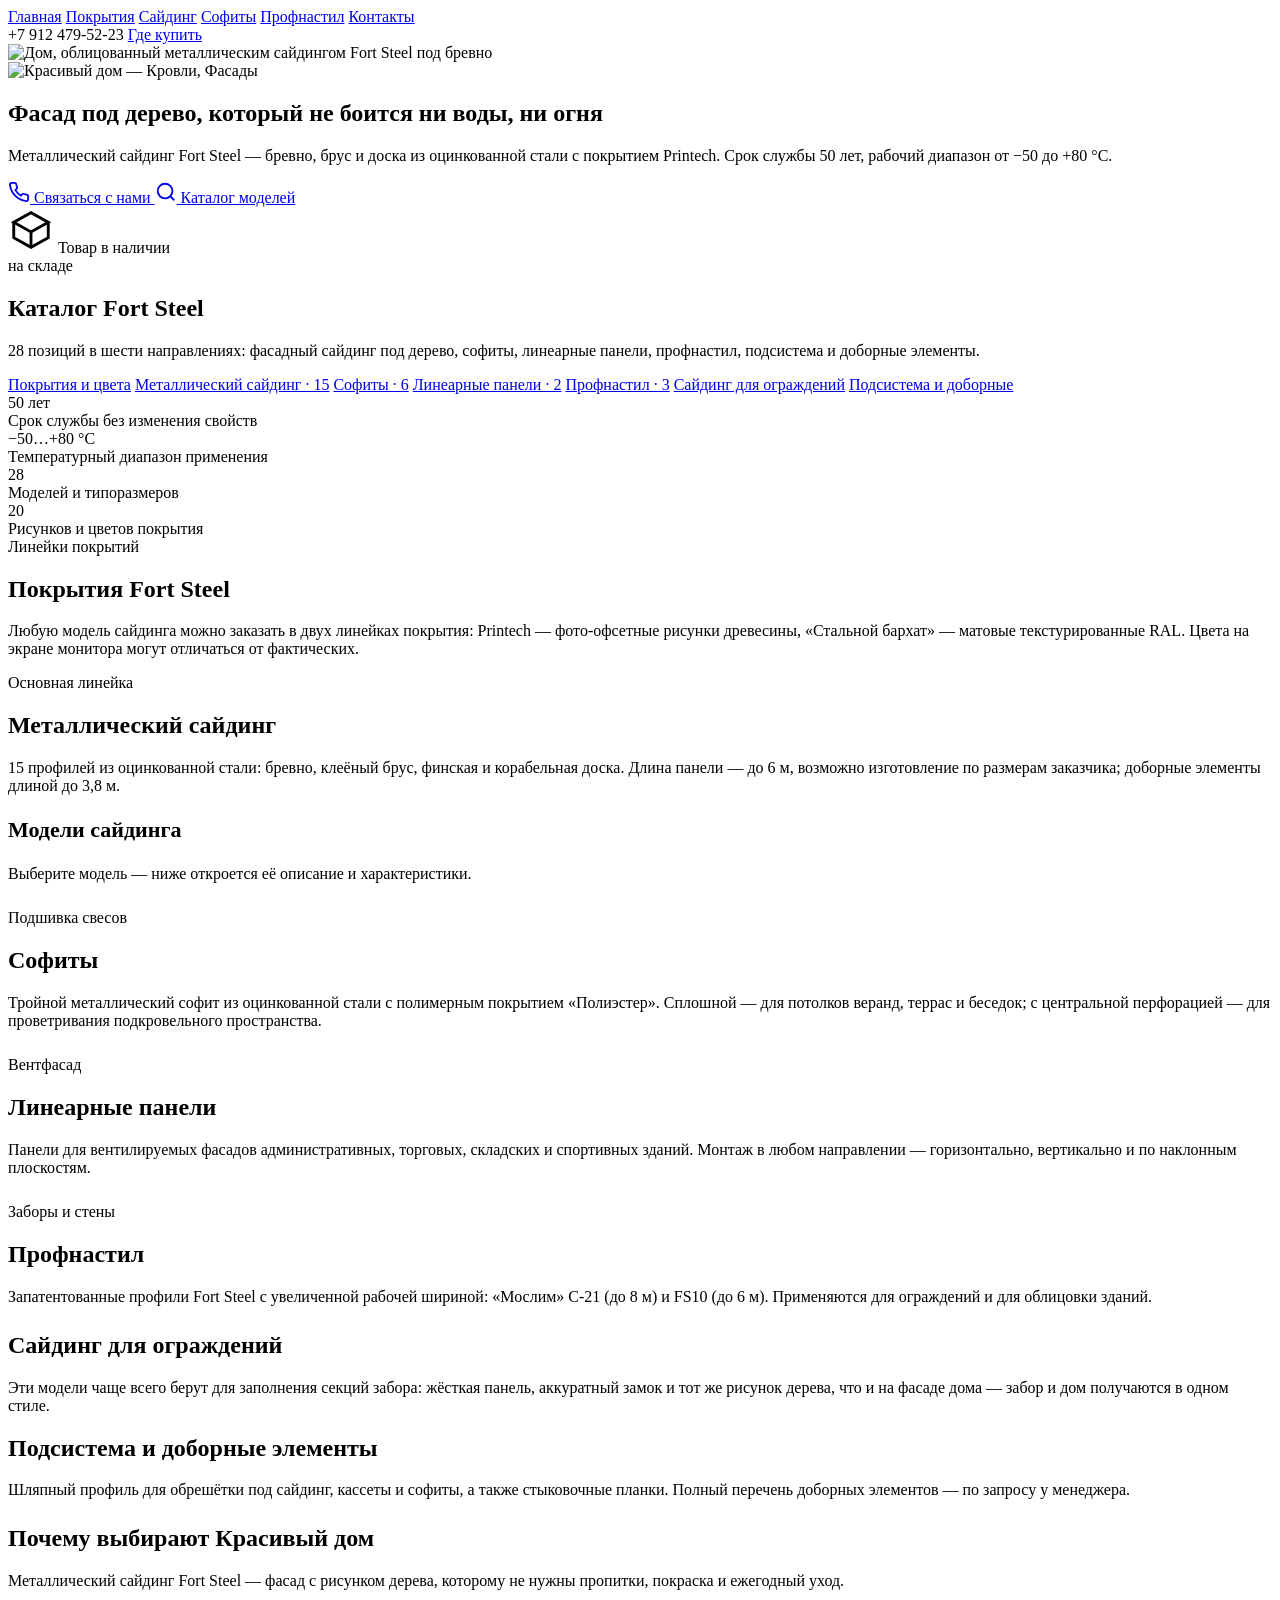
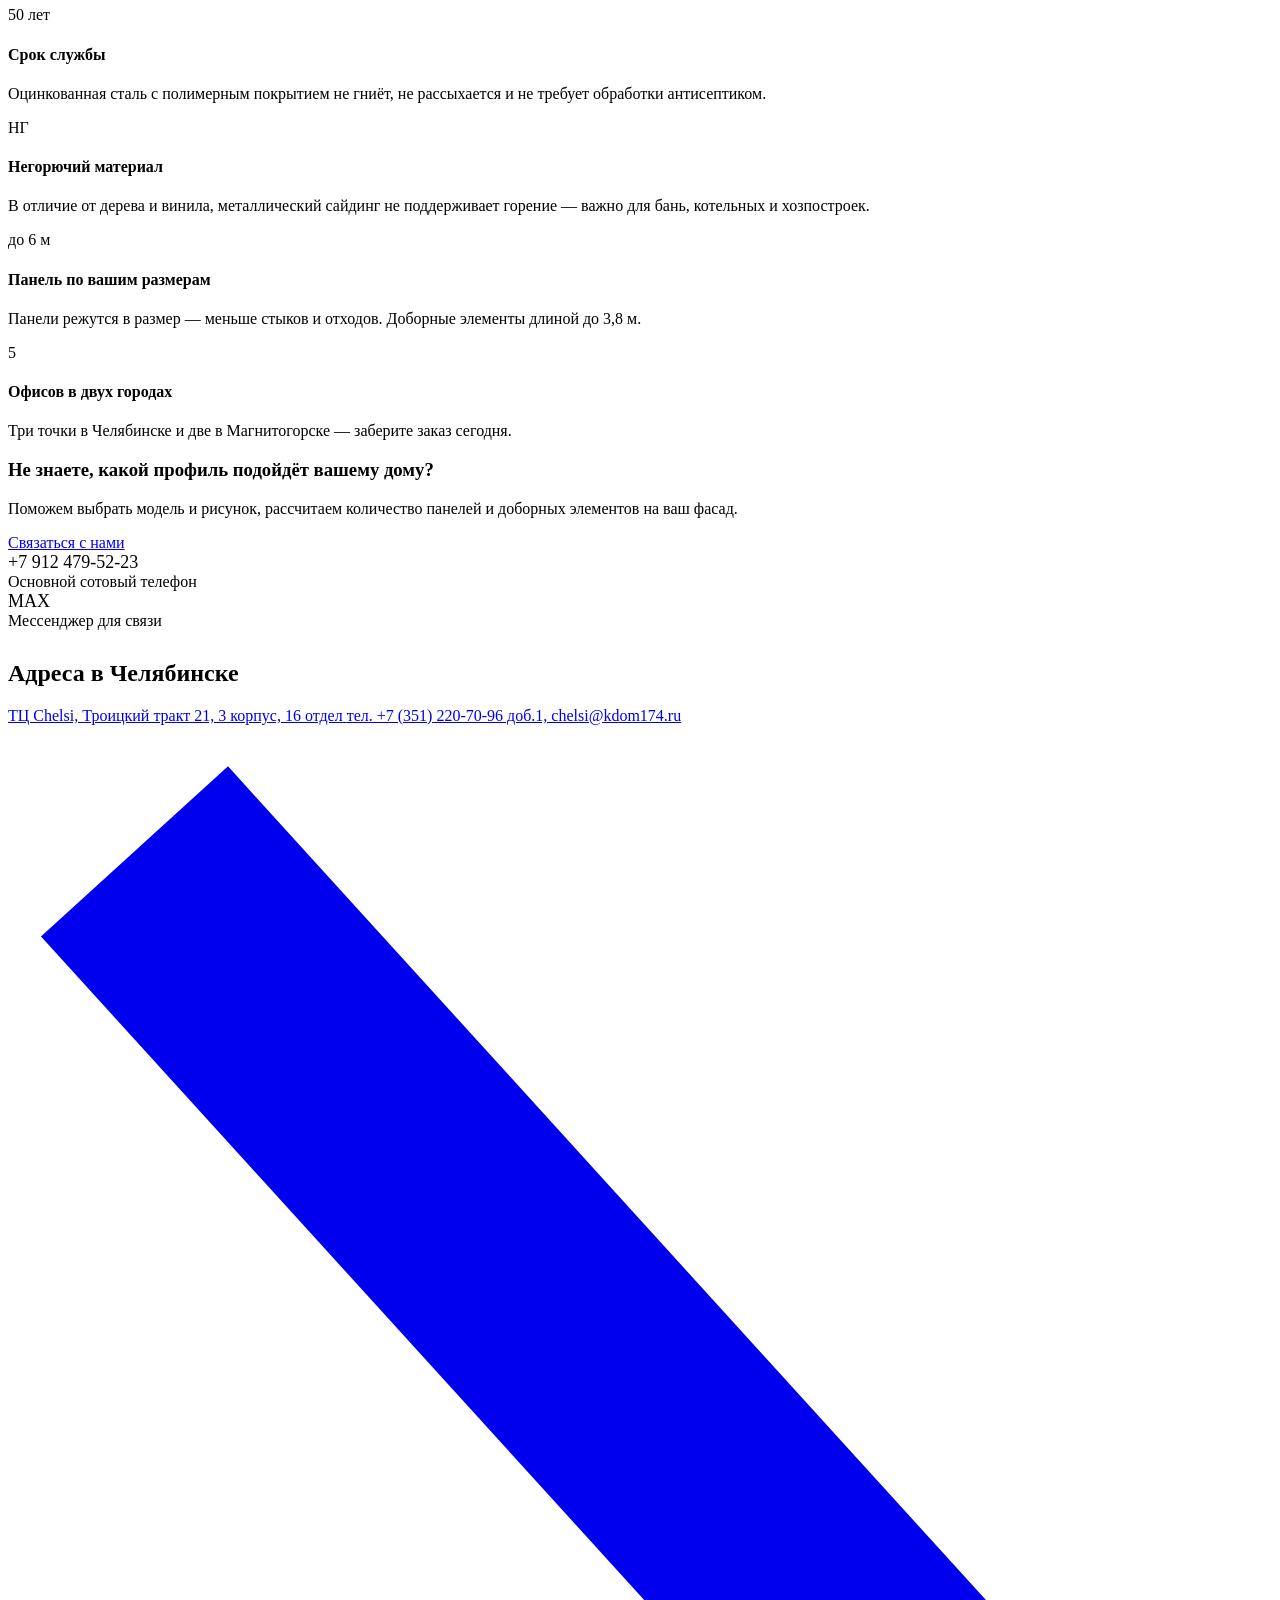
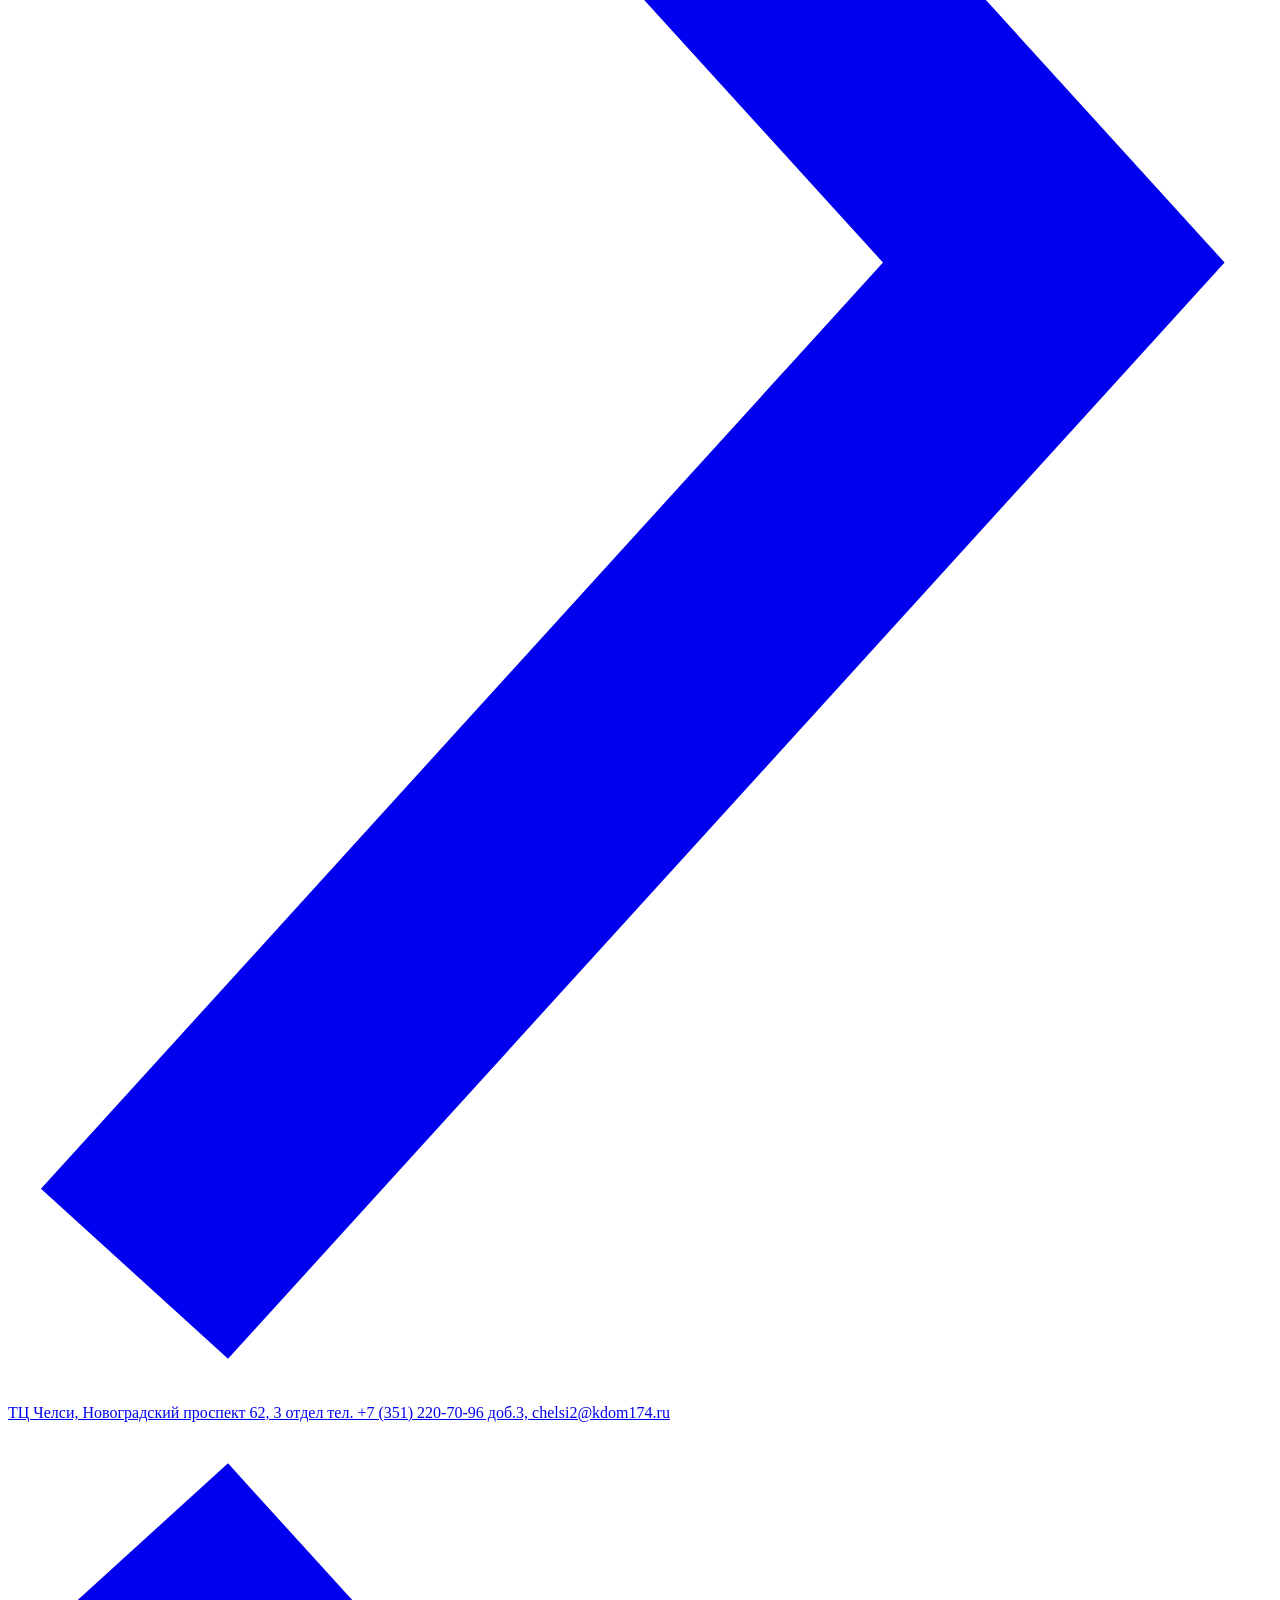
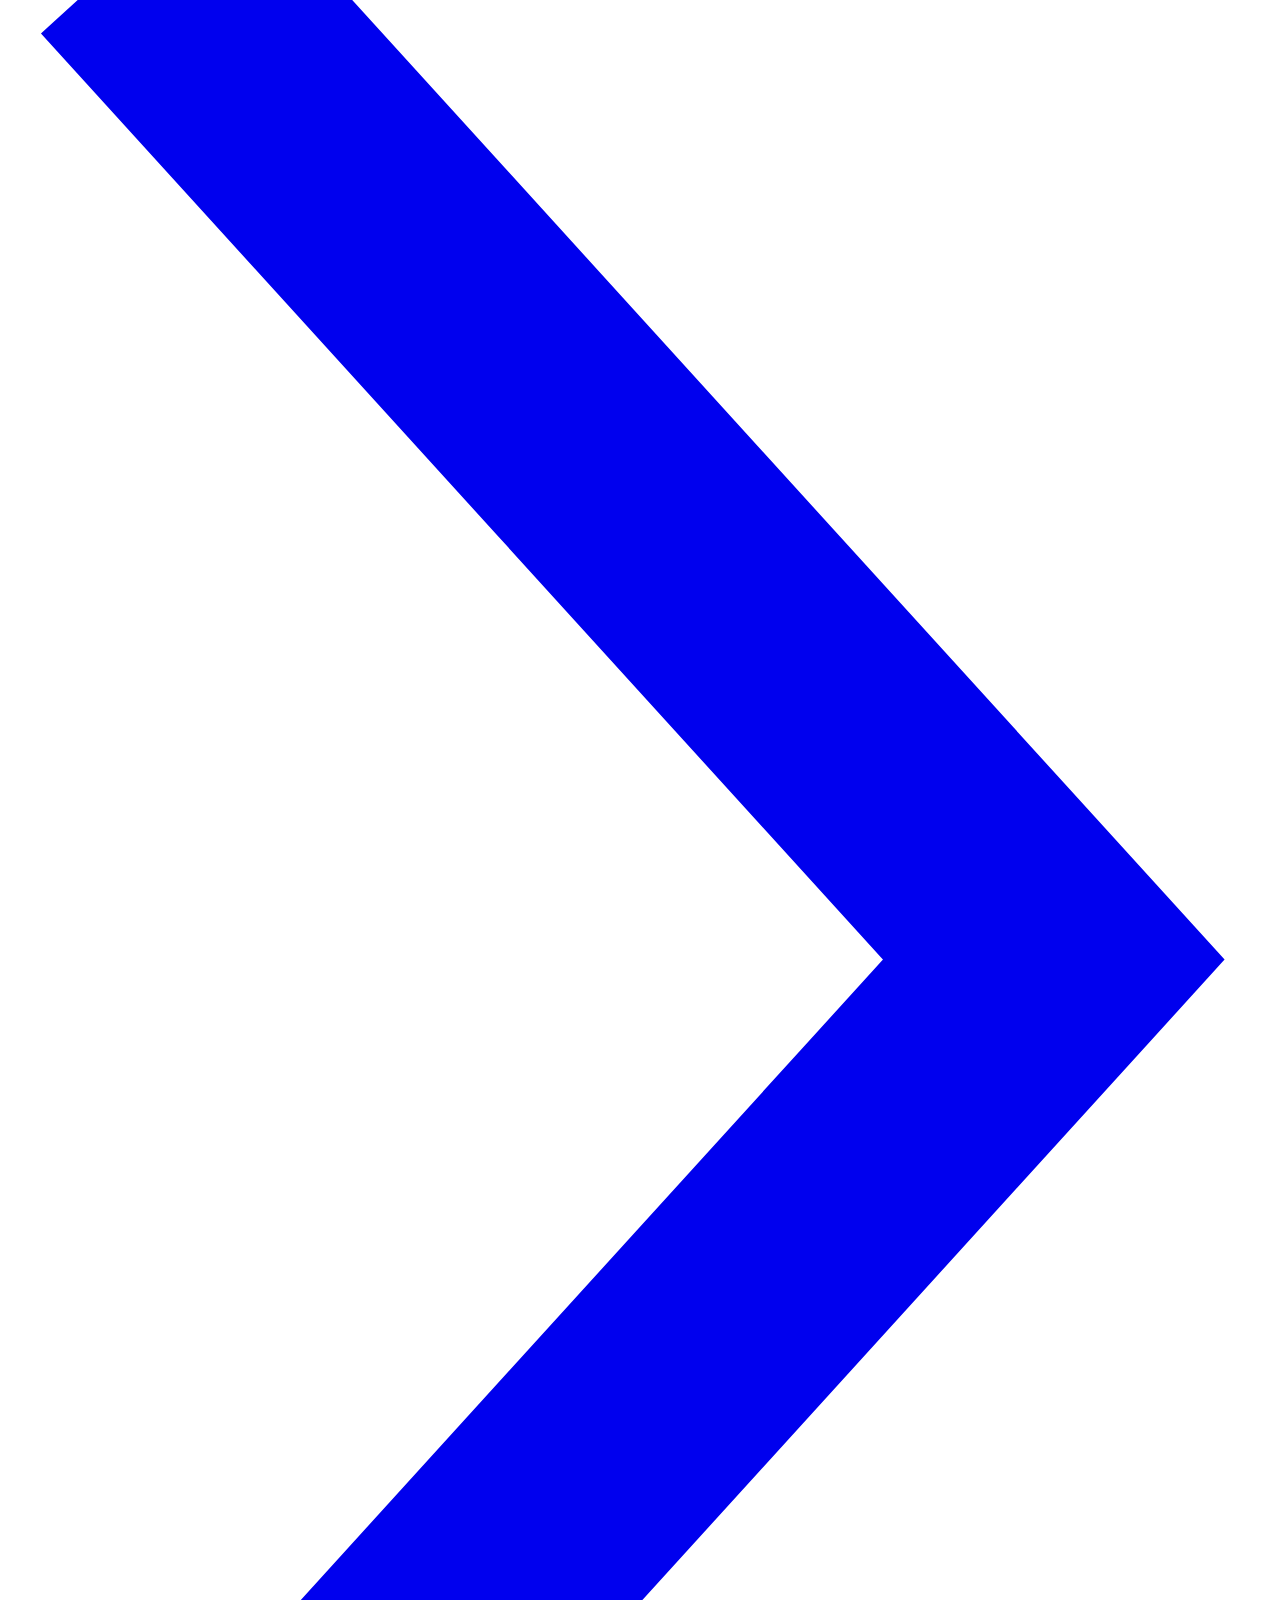
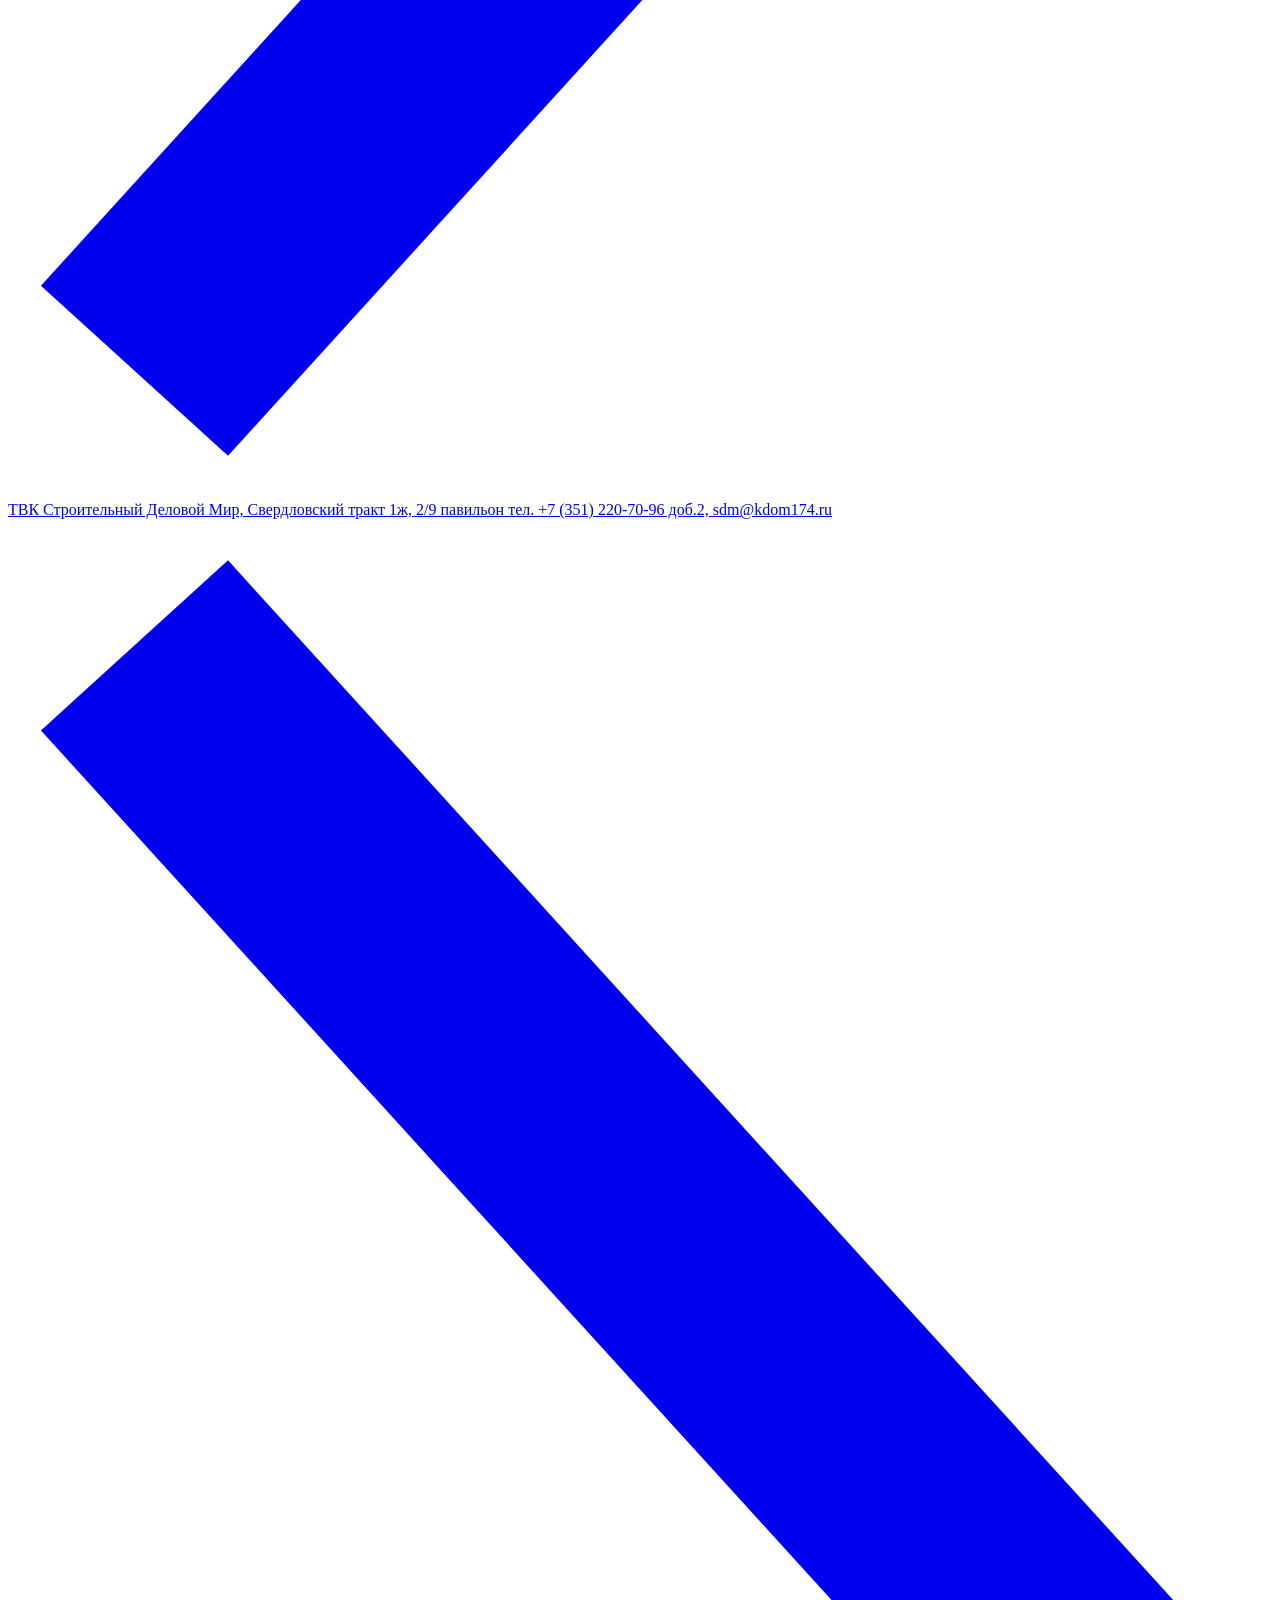
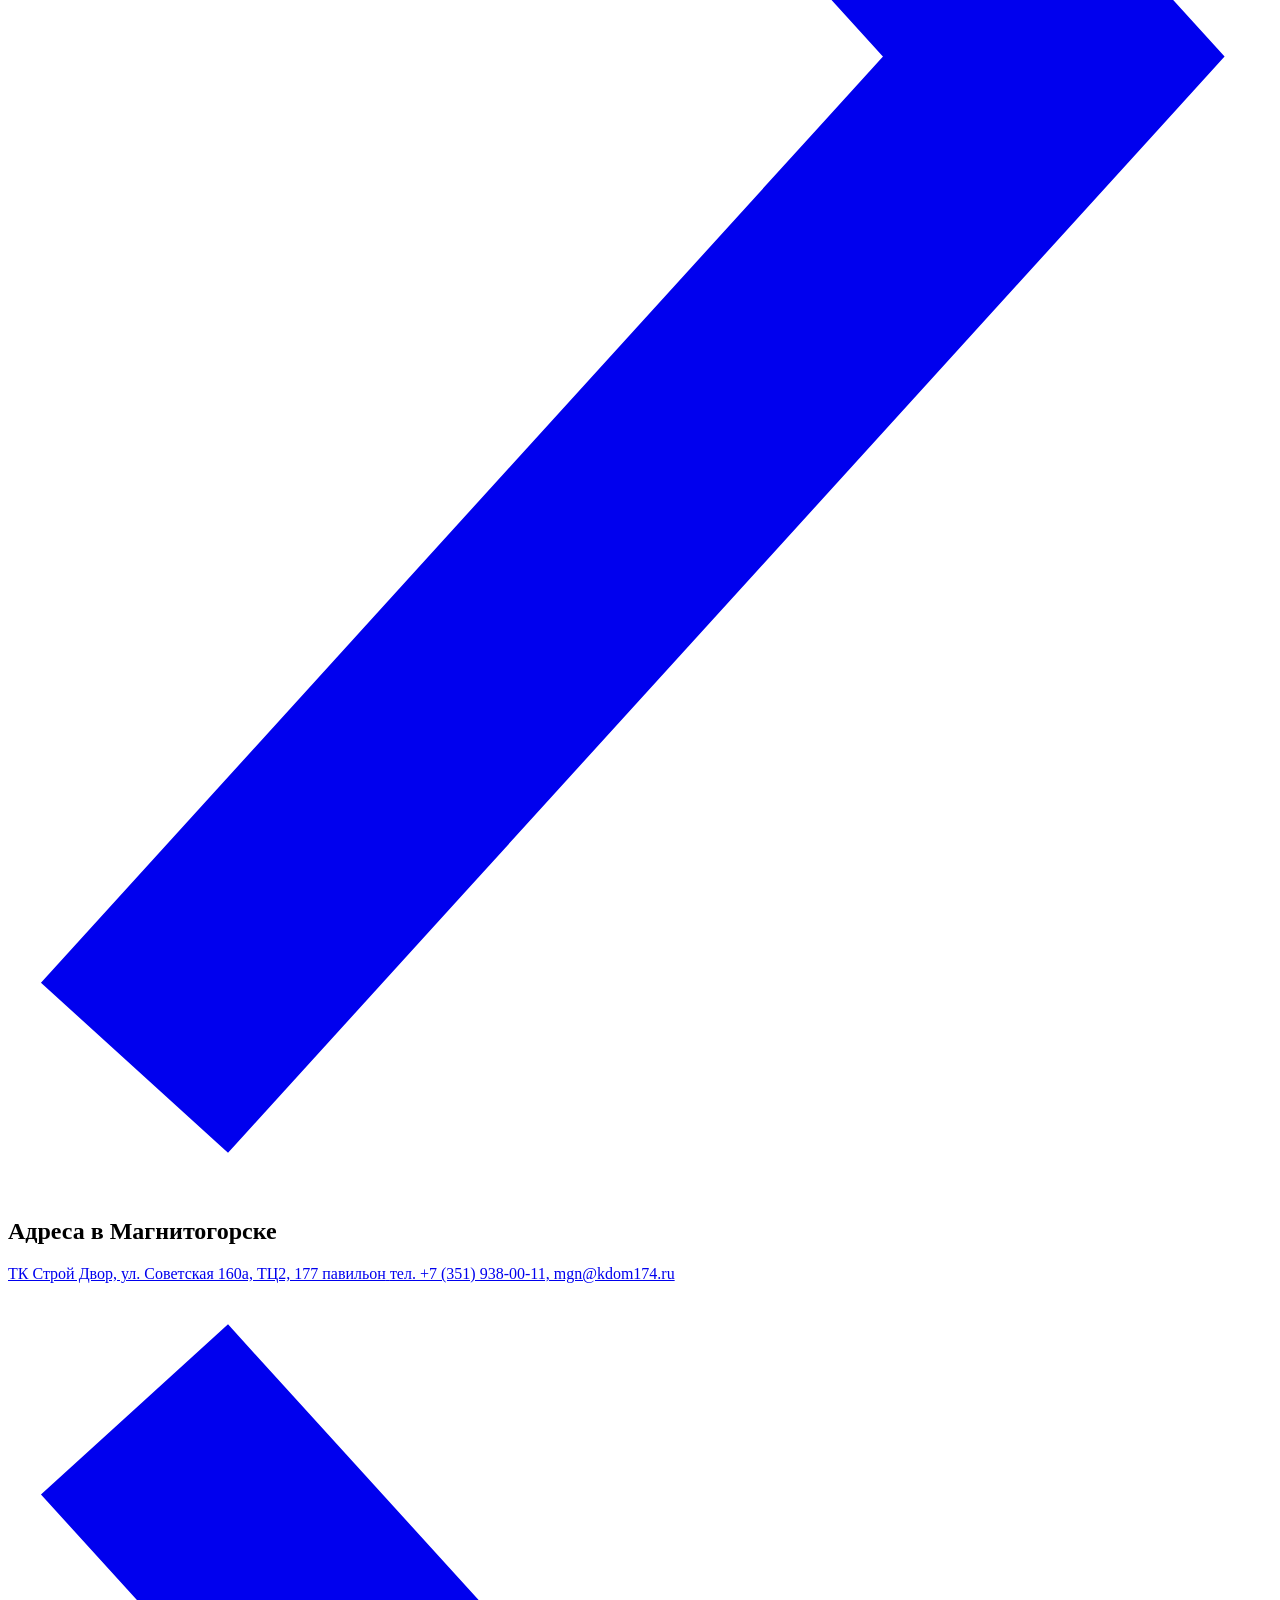
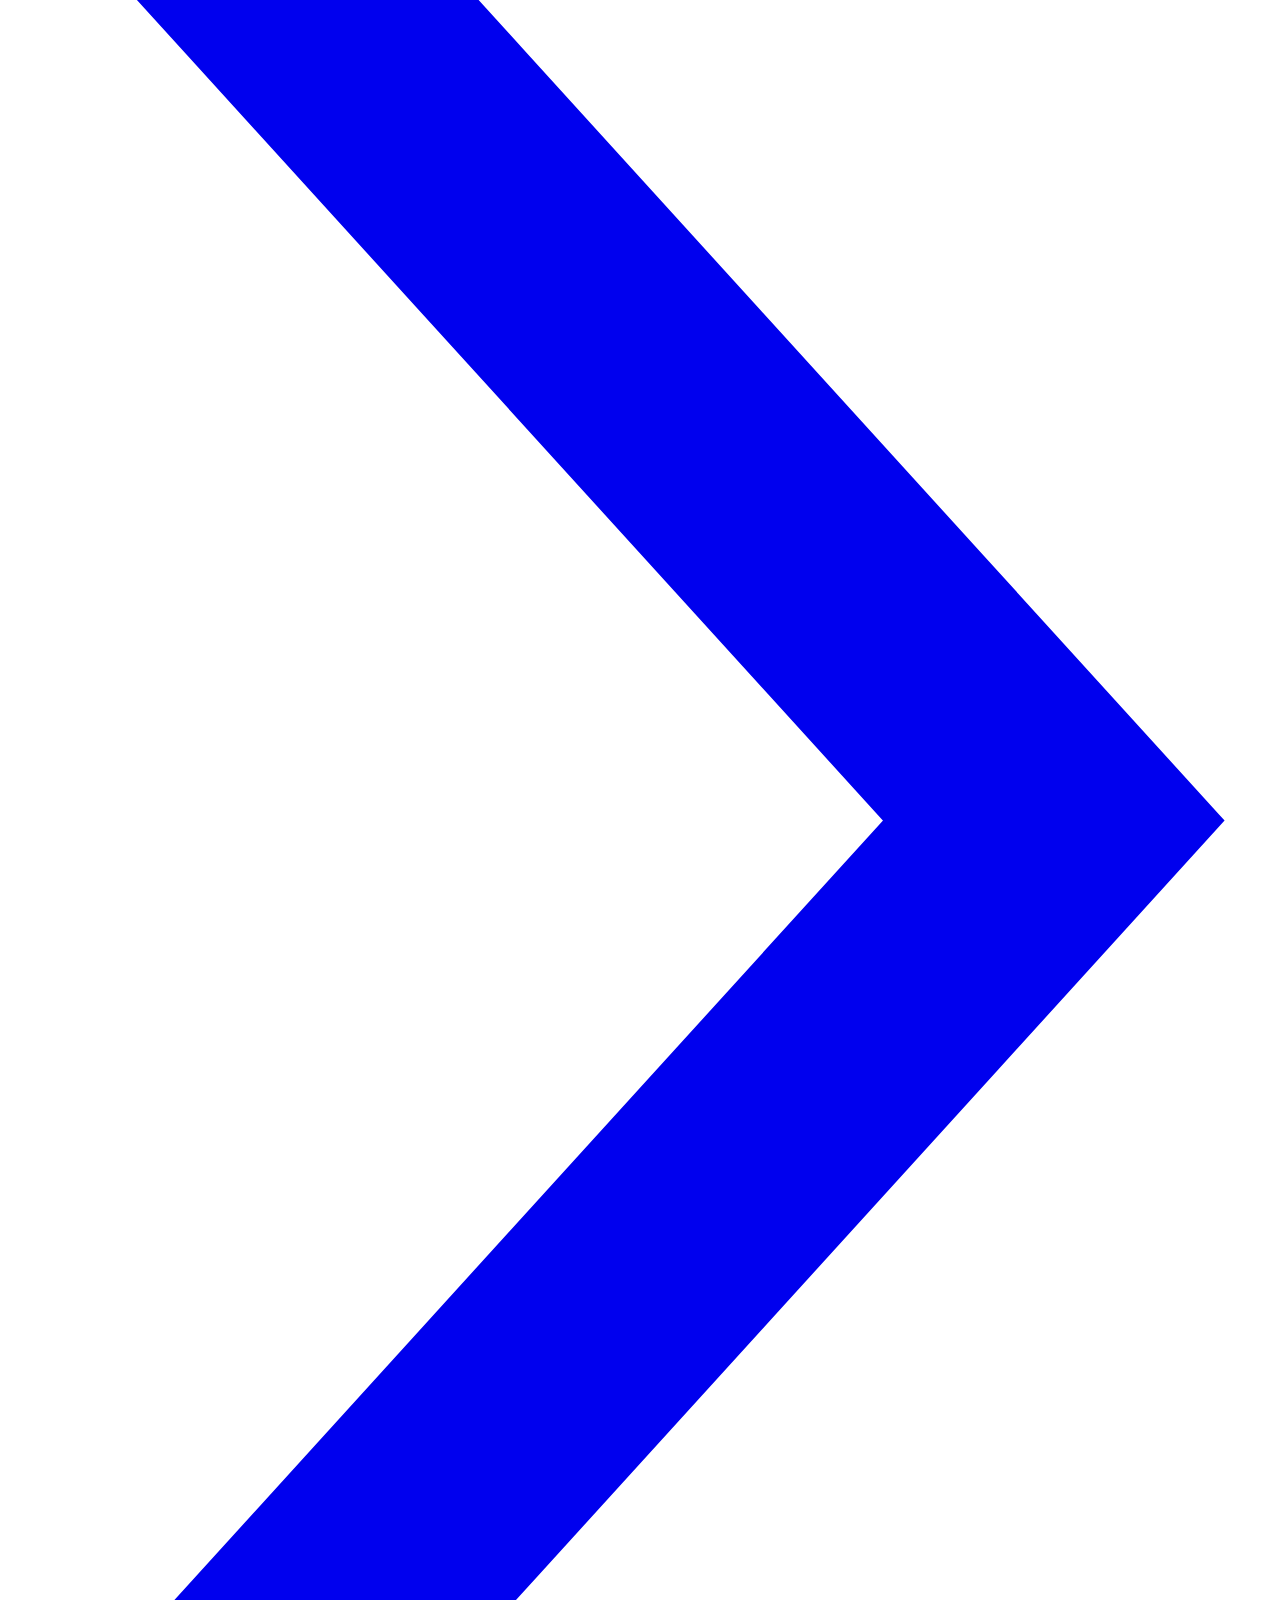
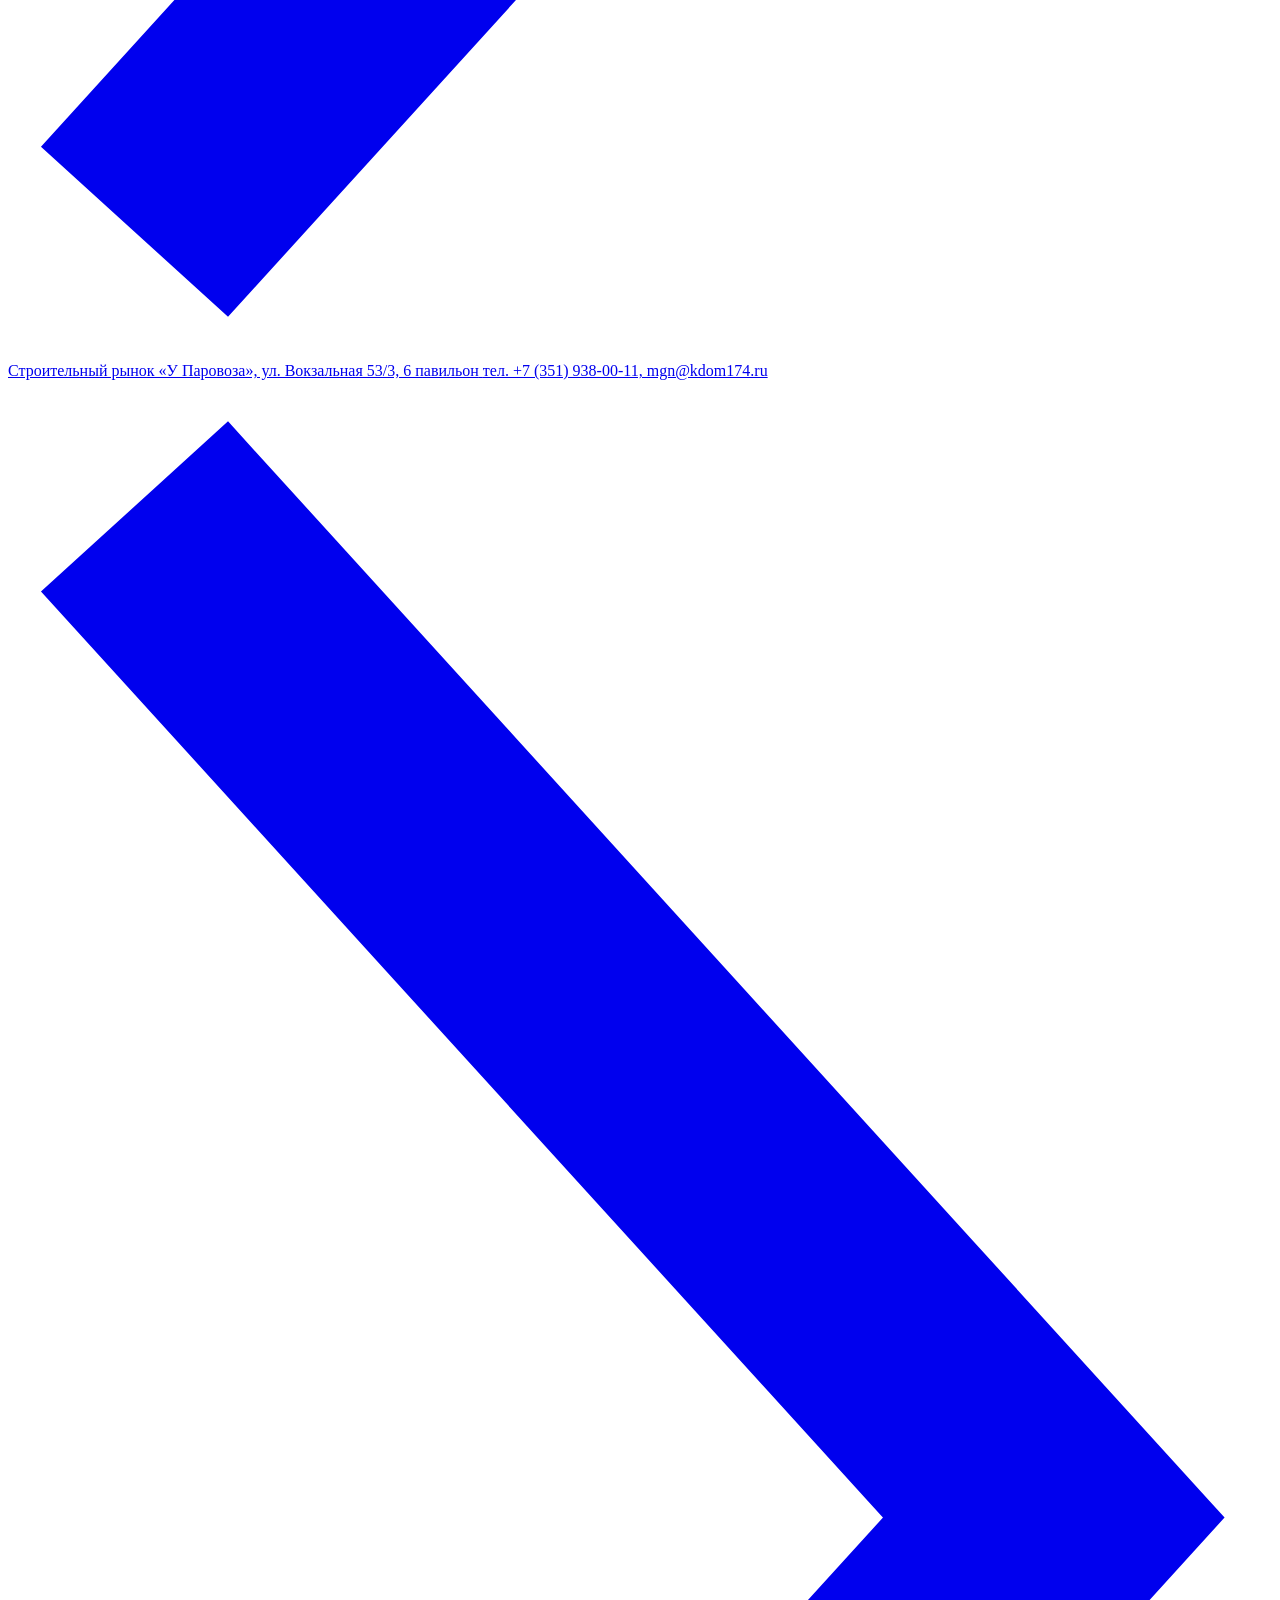
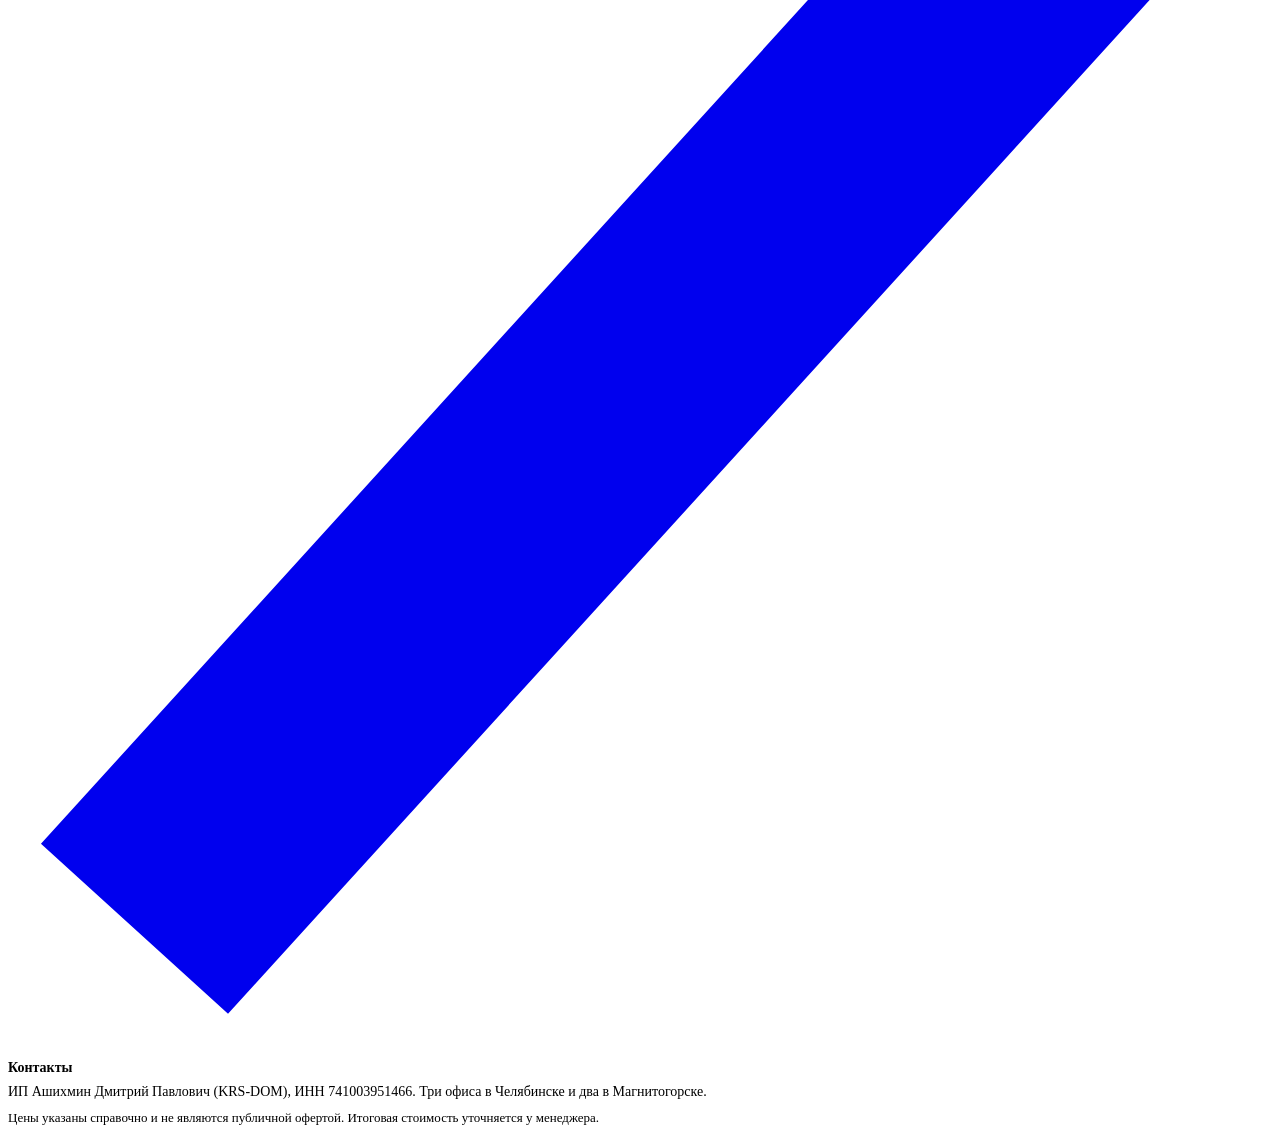
==== index.html @ ebfbd490 "Add files via upload" ====
<!doctype html>
<html lang="ru">
<head>
<meta charset="UTF-8">
<meta name="viewport" content="width=device-width, initial-scale=1">
<title>Металлический сайдинг Fort Steel — купить в Челябинске и Магнитогорске | KRS-DOM</title>
<meta name="description" content="Металлический сайдинг Fort Steel в Челябинске и Магнитогорске: 15 моделей сайдинга, софиты, линеарные панели, профнастил «Мослим» и FS10. Покрытия Printech и «Стальной бархат» — 20 цветов и рисунков. Характеристики, цены, адреса офисов.">
<link rel="preconnect" href="https://fonts.googleapis.com">
<link href="https://fonts.googleapis.com/css2?family=Noto+Sans:wght@400;500;700;800&subset=cyrillic&display=swap" rel="stylesheet">
<link rel="stylesheet" href="assets/style.css?v=1">
</head>
<body>

<header class="site-header">
  <div class="container header-inner">
    <nav class="main-nav">
      <a href="#top">Главная</a>
      <a href="#coatings">Покрытия</a>
      <a href="#siding">Сайдинг</a>
      <a href="#soffit">Софиты</a>
      <a href="#profile">Профнастил</a>
      <a href="#contacts">Контакты</a>
    </nav>
    <div class="header-contacts">
      <span class="header-phone">+7 912 479-52-23</span>
      <a href="#contacts" class="btn">Где купить</a>
    </div>
  </div>
</header>

<section class="hero-v2" id="top">
  <img class="hero-v2-bg" src="assets/images/hero/hero-house.jpg" alt="Дом, облицованный металлическим сайдингом Fort Steel под бревно">
  <div class="hero-v2-logo">
    <img src="assets/images/logo-krasiviydom-white.png" alt="Красивый дом — Кровли, Фасады">
  </div>
  <div class="container hero-v2-inner">
    <div class="hero-v2-text">
      <h1>Фасад под дерево, <span class="accent">который не боится ни воды, ни огня</span></h1>
      <div class="hero-v2-rule"></div>
      <p>Металлический сайдинг Fort Steel — бревно, брус и доска из оцинкованной стали с покрытием Printech. Срок службы 50 лет, рабочий диапазон от −50 до +80 °C.</p>
    </div>

    <div class="hero-v2-bottom">
      <div class="hero-v2-actions">
        <a href="#contacts" class="btn">
          <svg width="22" height="22" viewBox="0 0 24 24" fill="none" stroke="currentColor" stroke-width="2"><path d="M22 16.92v3a2 2 0 0 1-2.18 2 19.79 19.79 0 0 1-8.63-3.07 19.5 19.5 0 0 1-6-6 19.79 19.79 0 0 1-3.07-8.67A2 2 0 0 1 4.11 2h3a2 2 0 0 1 2 1.72c.127.96.362 1.903.7 2.81a2 2 0 0 1-.45 2.11L8.09 9.91a16 16 0 0 0 6 6l1.27-1.27a2 2 0 0 1 2.11-.45c.907.338 1.85.573 2.81.7A2 2 0 0 1 22 16.92Z"/></svg>
          Связаться с нами
        </a>
        <a href="#siding" class="btn-outline">
          <svg width="22" height="22" viewBox="0 0 24 24" fill="none" stroke="currentColor" stroke-width="2"><circle cx="11" cy="11" r="8"/><path d="m21 21-4.35-4.35"/></svg>
          Каталог моделей
        </a>
      </div>
      <div class="hero-v2-stock">
        <svg width="46" height="46" viewBox="0 0 24 24" fill="none" stroke="currentColor" stroke-width="1.5"><path d="M21 8 12 3 3 8l9 5 9-5Z"/><path d="M3 8v8l9 5 9-5V8"/><path d="M12 13v8"/></svg>
        <span>Товар в наличии<br>на складе</span>
      </div>
    </div>
  </div>
</section>

<section>
  <div class="container">
    <h2 class="section-title">Каталог Fort Steel</h2>
    <p class="section-sub">28 позиций в шести направлениях: фасадный сайдинг под дерево, софиты, линеарные панели, профнастил, подсистема и доборные элементы.</p>

    <div class="quick-nav">
      <a href="#coatings">Покрытия и цвета</a>
      <a href="#siding">Металлический сайдинг · 15</a>
      <a href="#soffit">Софиты · 6</a>
      <a href="#linear">Линеарные панели · 2</a>
      <a href="#profile">Профнастил · 3</a>
      <a href="#fence">Сайдинг для ограждений</a>
      <a href="#extra">Подсистема и доборные</a>
    </div>

    <div class="spec-grid" style="margin-top:0">
      <div class="spec-item"><div class="val">50 лет</div><div class="lbl">Срок службы без изменения свойств</div></div>
      <div class="spec-item"><div class="val">−50…+80 °C</div><div class="lbl">Температурный диапазон применения</div></div>
      <div class="spec-item"><div class="val">28</div><div class="lbl">Моделей и типоразмеров</div></div>
      <div class="spec-item"><div class="val">20</div><div class="lbl">Рисунков и цветов покрытия</div></div>
    </div>
  </div>
</section>

<section class="alt" id="coatings">
  <div class="container">
    <div><span class="tag">Линейки покрытий</span></div>
    <h2 class="section-title">Покрытия Fort Steel</h2>
    <p class="section-sub">Любую модель сайдинга можно заказать в двух линейках покрытия: Printech — фото-офсетные рисунки древесины, «Стальной бархат» — матовые текстурированные RAL. Цвета на экране монитора могут отличаться от фактических.</p>
    <div id="coatings-blocks"></div>
  </div>
</section>

<section id="siding">
  <div class="container">
    <div><span class="tag">Основная линейка</span></div>
    <h2 class="section-title">Металлический сайдинг</h2>
    <p class="section-sub">15 профилей из оцинкованной стали: бревно, клеёный брус, финская и корабельная доска. Длина панели — до 6 м, возможно изготовление по размерам заказчика; доборные элементы длиной до 3,8 м.</p>

    <h3 class="section-title" style="font-size:22px">Модели сайдинга</h3>
    <p class="section-sub" style="margin-bottom:14px">Выберите модель — ниже откроется её описание и характеристики.</p>
    <div class="series-grid" id="siding-grid" style="margin-bottom:26px"></div>

    <div id="siding-blocks"></div>
  </div>
</section>

<section class="alt" id="soffit">
  <div class="container">
    <div><span class="tag">Подшивка свесов</span></div>
    <h2 class="section-title">Софиты</h2>
    <p class="section-sub">Тройной металлический софит из оцинкованной стали с полимерным покрытием «Полиэстер». Сплошной — для потолков веранд, террас и беседок; с центральной перфорацией — для проветривания подкровельного пространства.</p>

    <div class="series-grid" id="soffit-grid" style="margin-bottom:26px"></div>
    <div id="soffit-blocks"></div>
  </div>
</section>

<section id="linear">
  <div class="container">
    <div><span class="tag">Вентфасад</span></div>
    <h2 class="section-title">Линеарные панели</h2>
    <p class="section-sub">Панели для вентилируемых фасадов административных, торговых, складских и спортивных зданий. Монтаж в любом направлении — горизонтально, вертикально и по наклонным плоскостям.</p>

    <div class="series-grid" id="linear-grid" style="margin-bottom:26px"></div>
    <div id="linear-blocks"></div>
  </div>
</section>

<section class="alt" id="profile">
  <div class="container">
    <div><span class="tag">Заборы и стены</span></div>
    <h2 class="section-title">Профнастил</h2>
    <p class="section-sub">Запатентованные профили Fort Steel с увеличенной рабочей шириной: «Мослим» С-21 (до 8 м) и FS10 (до 6 м). Применяются для ограждений и для облицовки зданий.</p>

    <div class="series-grid" id="profile-grid" style="margin-bottom:26px"></div>
    <div id="profile-blocks"></div>
  </div>
</section>

<section id="fence">
  <div class="container">
    <h2 class="section-title">Сайдинг для ограждений</h2>
    <p class="section-sub">Эти модели чаще всего берут для заполнения секций забора: жёсткая панель, аккуратный замок и тот же рисунок дерева, что и на фасаде дома — забор и дом получаются в одном стиле.</p>
    <div class="series-grid" id="fence-grid"></div>
  </div>
</section>

<section class="alt" id="extra">
  <div class="container">
    <h2 class="section-title">Подсистема и доборные элементы</h2>
    <p class="section-sub">Шляпный профиль для обрешётки под сайдинг, кассеты и софиты, а также стыковочные планки. Полный перечень доборных элементов — по запросу у менеджера.</p>

    <div class="series-grid" id="extra-grid" style="margin-bottom:26px"></div>
    <div id="extra-blocks"></div>
  </div>
</section>

<section>
  <div class="container">
    <h2 class="section-title">Почему выбирают Красивый дом</h2>
    <p class="section-sub">Металлический сайдинг Fort Steel — фасад с рисунком дерева, которому не нужны пропитки, покраска и ежегодный уход.</p>
    <div class="advantages">
      <div class="advantage">
        <div class="num">50 лет</div>
        <h4>Срок службы</h4>
        <p>Оцинкованная сталь с полимерным покрытием не гниёт, не рассыхается и не требует обработки антисептиком.</p>
      </div>
      <div class="advantage">
        <div class="num">НГ</div>
        <h4>Негорючий материал</h4>
        <p>В отличие от дерева и винила, металлический сайдинг не поддерживает горение — важно для бань, котельных и хозпостроек.</p>
      </div>
      <div class="advantage">
        <div class="num">до 6 м</div>
        <h4>Панель по вашим размерам</h4>
        <p>Панели режутся в размер — меньше стыков и отходов. Доборные элементы длиной до 3,8 м.</p>
      </div>
      <div class="advantage">
        <div class="num">5</div>
        <h4>Офисов в двух городах</h4>
        <p>Три точки в Челябинске и две в Магнитогорске — заберите заказ сегодня.</p>
      </div>
    </div>
  </div>
</section>

<section>
  <div class="container">
    <div class="cta-band">
      <div>
        <h3>Не знаете, какой профиль подойдёт вашему дому?</h3>
        <p>Поможем выбрать модель и рисунок, рассчитаем количество панелей и доборных элементов на ваш фасад.</p>
      </div>
      <a href="#contacts" class="btn">Связаться с нами</a>
    </div>
  </div>
</section>

<section class="addr-section" id="contacts">
  <div class="container">
    <div class="spec-grid" style="grid-template-columns: repeat(auto-fit, minmax(240px,1fr)); margin-bottom:30px">
      <div class="spec-item">
        <div class="val" style="font-size:18px">+7 912 479-52-23</div>
        <div class="lbl">Основной сотовый телефон</div>
      </div>
      <div class="spec-item">
        <div class="val" style="font-size:18px">MAX</div>
        <div class="lbl">Мессенджер для связи</div>
      </div>
    </div>

    <h2 class="addr-heading">Адреса в Челябинске</h2>
    <div class="addr-list">
      <a class="addr-btn" href="https://yandex.ru/maps/-/CPV6jSyN" target="_blank" rel="noopener">
        <span class="addr-btn-text">
          <span class="addr-btn-title">ТЦ Chelsi, Троицкий тракт 21, 3 корпус, 16 отдел</span>
          <span class="addr-btn-descr">тел. +7 (351) 220-70-96 доб.1, chelsi@kdom174.ru</span>
        </span>
        <span class="addr-btn-arrow"><svg viewBox="0 0 10 18" fill="none" xmlns="http://www.w3.org/2000/svg"><path d="M1.00071 1L8.27344 9L1.00071 17" stroke="currentColor" stroke-width="2"/></svg></span>
      </a>
      <a class="addr-btn" href="https://yandex.ru/maps/-/CPV6jDYJ" target="_blank" rel="noopener">
        <span class="addr-btn-text">
          <span class="addr-btn-title">ТЦ Челси, Новоградский проспект 62, 3 отдел</span>
          <span class="addr-btn-descr">тел. +7 (351) 220-70-96 доб.3, chelsi2@kdom174.ru</span>
        </span>
        <span class="addr-btn-arrow"><svg viewBox="0 0 10 18" fill="none" xmlns="http://www.w3.org/2000/svg"><path d="M1.00071 1L8.27344 9L1.00071 17" stroke="currentColor" stroke-width="2"/></svg></span>
      </a>
      <a class="addr-btn" href="https://yandex.ru/maps/-/CPV6jP55" target="_blank" rel="noopener">
        <span class="addr-btn-text">
          <span class="addr-btn-title">ТВК Строительный Деловой Мир, Свердловский тракт 1ж, 2/9 павильон</span>
          <span class="addr-btn-descr">тел. +7 (351) 220-70-96 доб.2, sdm@kdom174.ru</span>
        </span>
        <span class="addr-btn-arrow"><svg viewBox="0 0 10 18" fill="none" xmlns="http://www.w3.org/2000/svg"><path d="M1.00071 1L8.27344 9L1.00071 17" stroke="currentColor" stroke-width="2"/></svg></span>
      </a>
    </div>
    <h2 class="addr-heading">Адреса в Магнитогорске</h2>
    <div class="addr-list">
      <a class="addr-btn" href="https://yandex.ru/maps/-/CPV6fX35" target="_blank" rel="noopener">
        <span class="addr-btn-text">
          <span class="addr-btn-title">ТК Строй Двор, ул. Советская 160а, ТЦ2, 177 павильон</span>
          <span class="addr-btn-descr">тел. +7 (351) 938-00-11, mgn@kdom174.ru</span>
        </span>
        <span class="addr-btn-arrow"><svg viewBox="0 0 10 18" fill="none" xmlns="http://www.w3.org/2000/svg"><path d="M1.00071 1L8.27344 9L1.00071 17" stroke="currentColor" stroke-width="2"/></svg></span>
      </a>
      <a class="addr-btn" href="https://yandex.ru/maps/-/CPV6f85S" target="_blank" rel="noopener">
        <span class="addr-btn-text">
          <span class="addr-btn-title">Строительный рынок «У Паровоза», ул. Вокзальная 53/3, 6 павильон</span>
          <span class="addr-btn-descr">тел. +7 (351) 938-00-11, mgn@kdom174.ru</span>
        </span>
        <span class="addr-btn-arrow"><svg viewBox="0 0 10 18" fill="none" xmlns="http://www.w3.org/2000/svg"><path d="M1.00071 1L8.27344 9L1.00071 17" stroke="currentColor" stroke-width="2"/></svg></span>
      </a>
    </div>
  </div>
</section>

<footer class="site-footer">
  <div class="container">
    <h4 style="margin:0 0 8px;color:var(--gold);font-size:14px">Контакты</h4>
    <p style="margin:0;color:var(--muted);font-size:14px">ИП Ашихмин Дмитрий Павлович (KRS-DOM), ИНН 741003951466. Три офиса в Челябинске и два в Магнитогорске.</p>
    <p style="margin:10px 0 0;color:var(--muted-2);font-size:13px">Цены указаны справочно и не являются публичной офертой. Итоговая стоимость уточняется у менеджера.</p>
  </div>
</footer>

<script src="assets/data.js?v=1"></script>
<script src="assets/site.js?v=1"></script>
<script>
renderCoatings('coatings-blocks', COATINGS);
renderModels('siding', MODELS_SIDING, 'Металлический сайдинг');
renderModels('soffit', MODELS_SOFFIT, 'Софиты');
renderModels('linear', MODELS_LINEAR, 'Линеарные панели');
renderModels('profile', MODELS_PROFILE, 'Профнастил');
renderModels('extra', MODELS_EXTRA, 'Подсистема и доборные');
renderFence('fence-grid', FENCE_SLUGS, MODELS_SIDING);
</script>
</body>
</html>
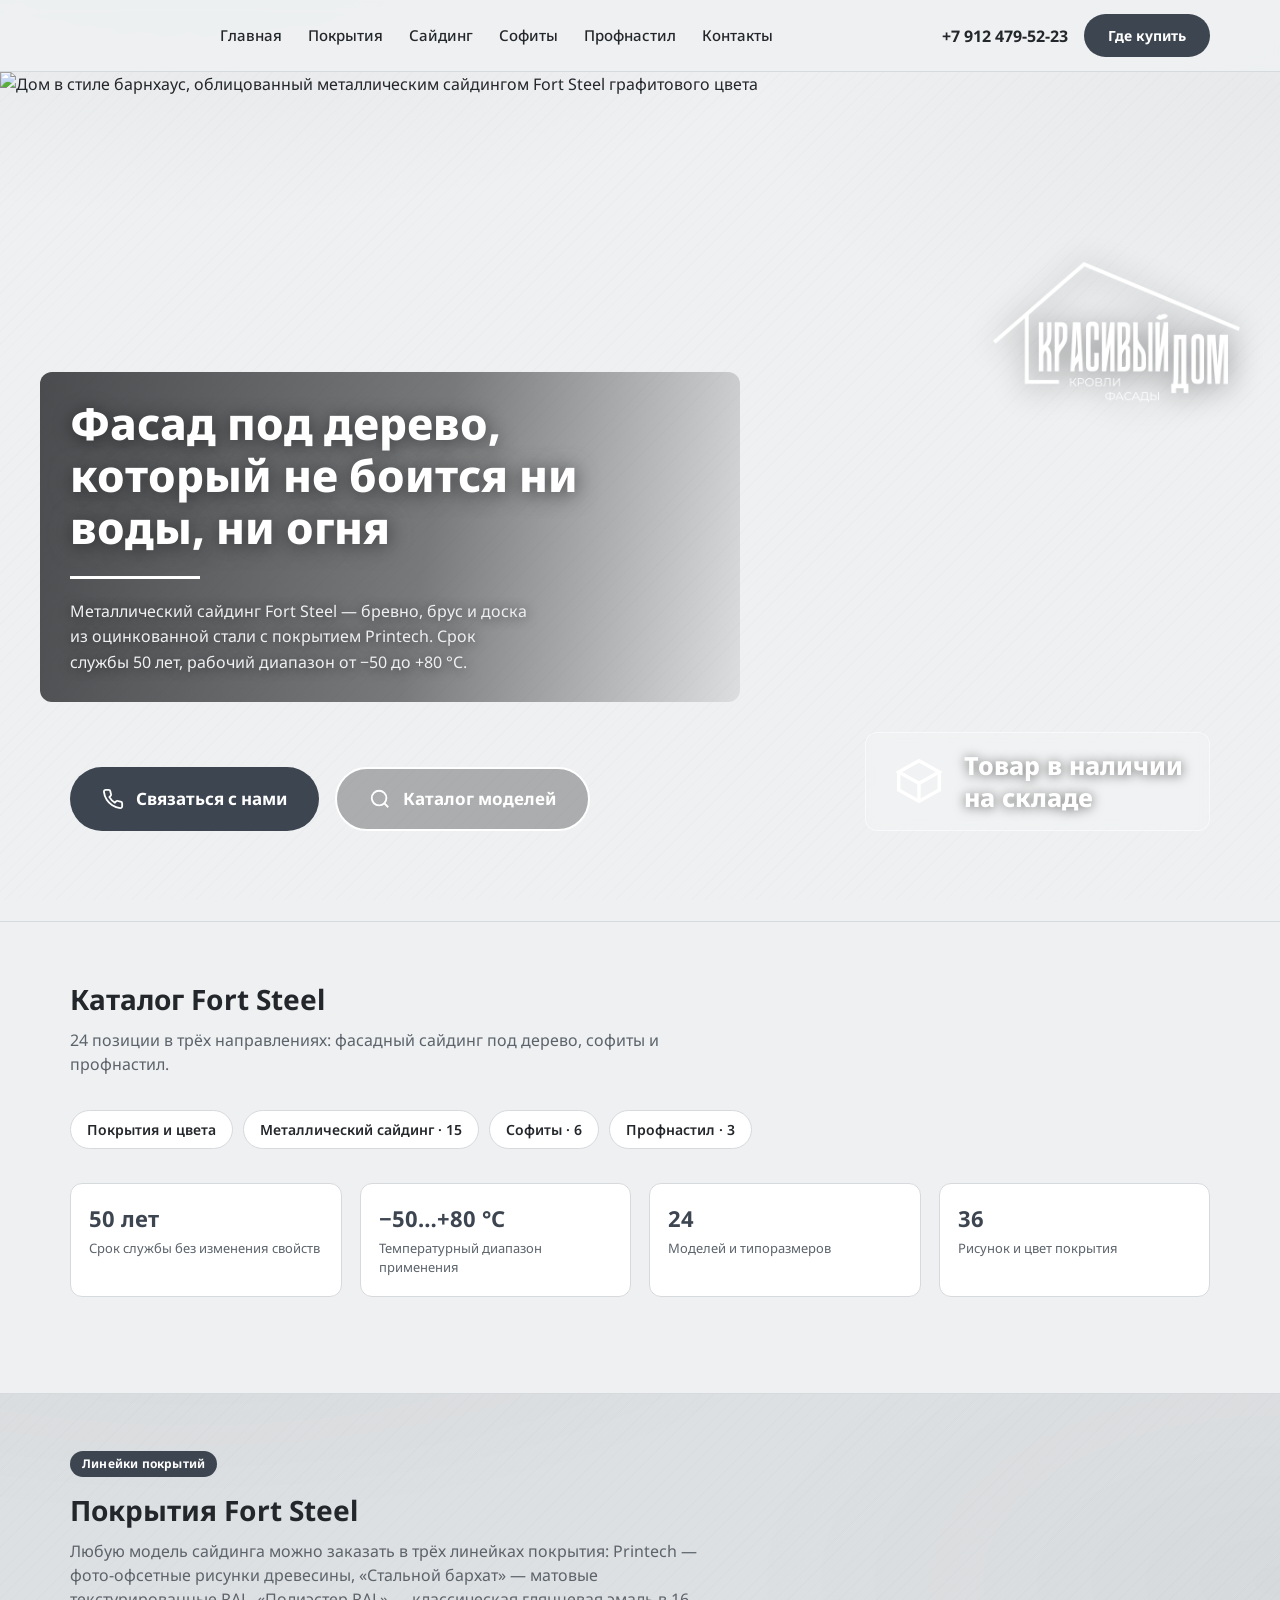
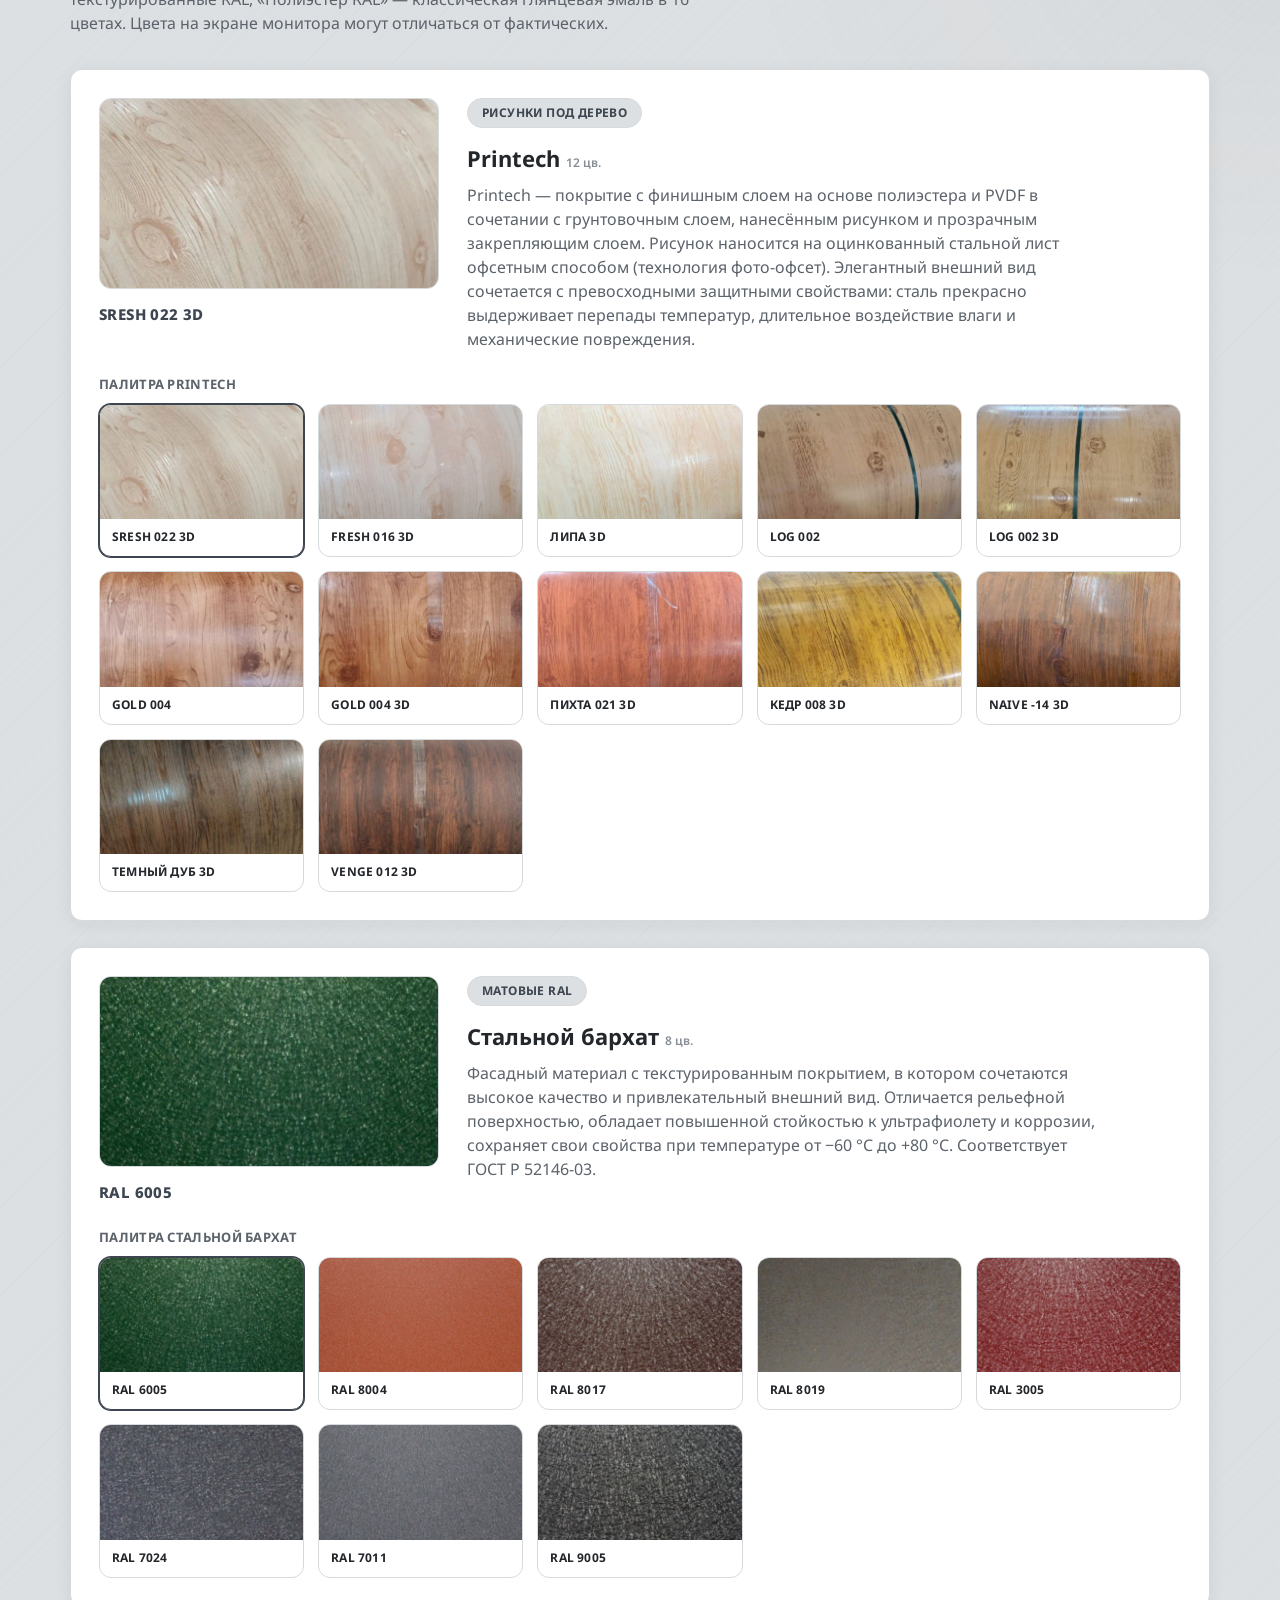
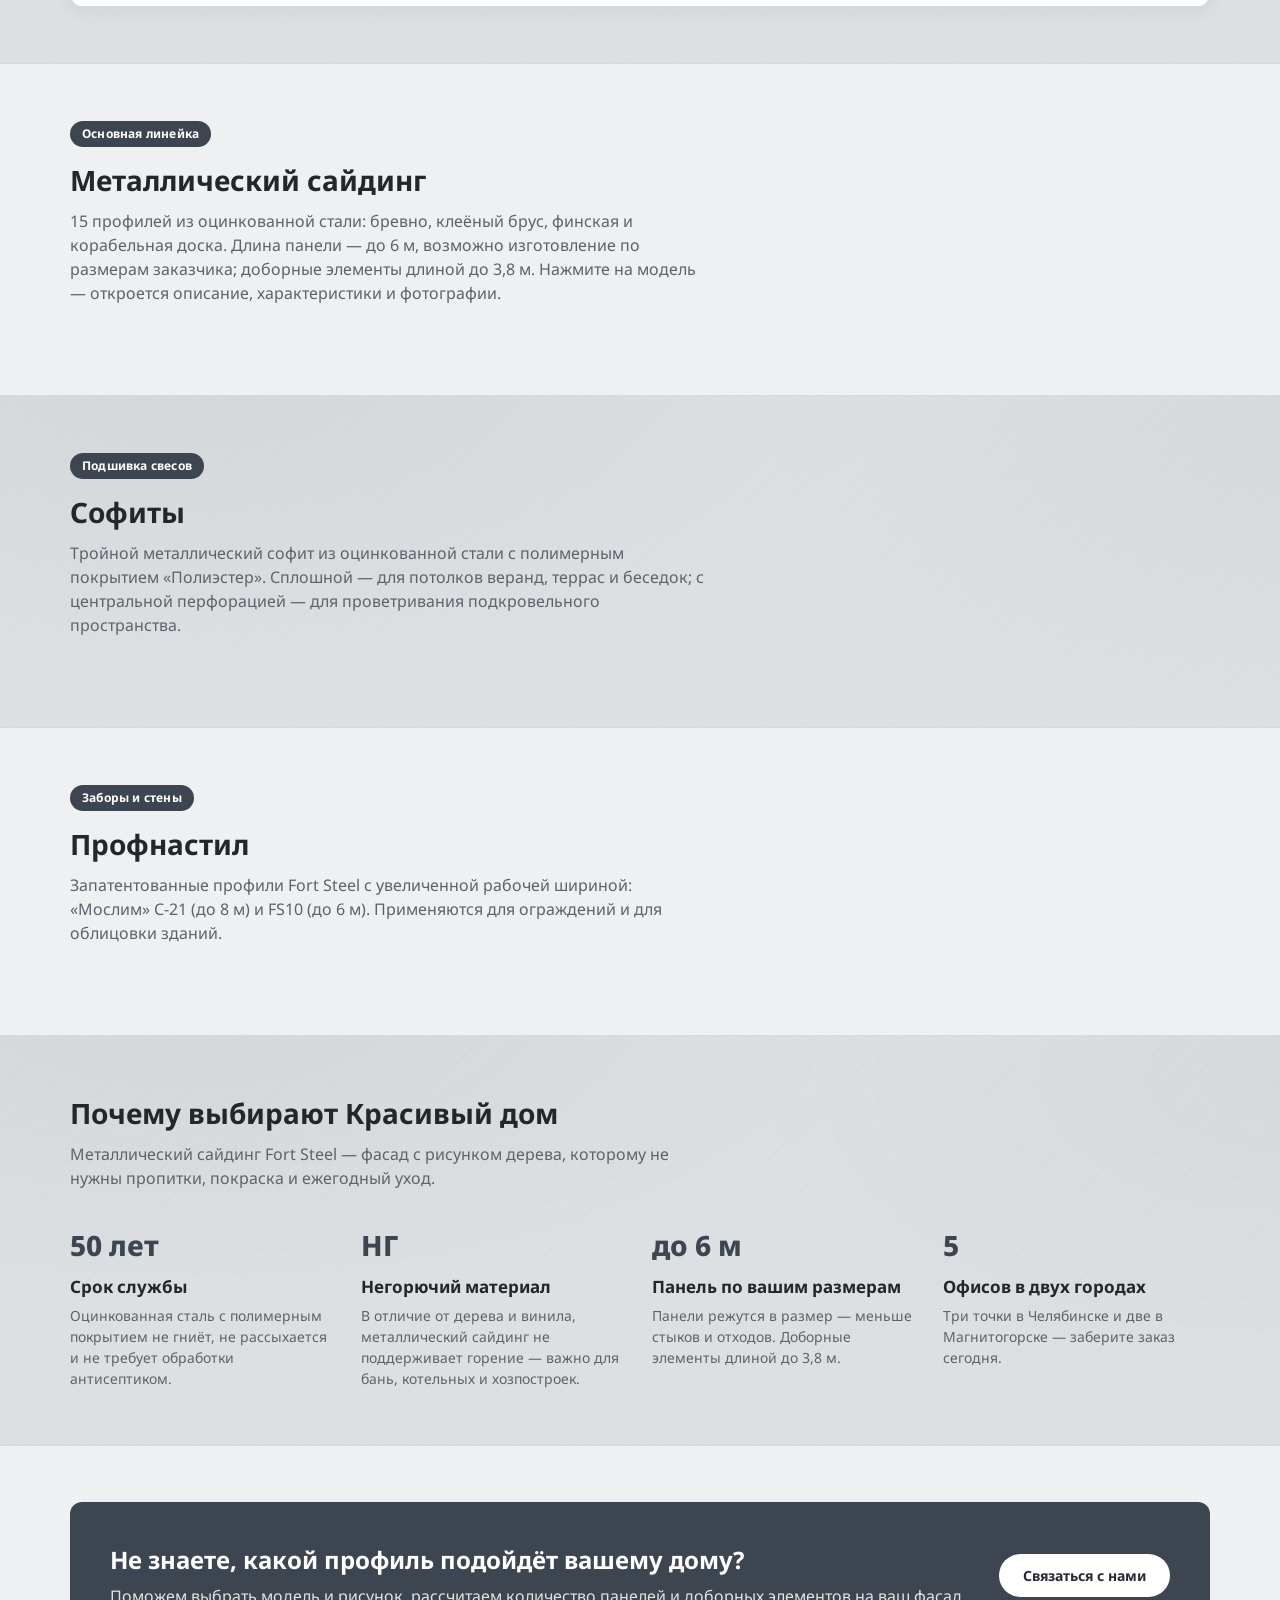
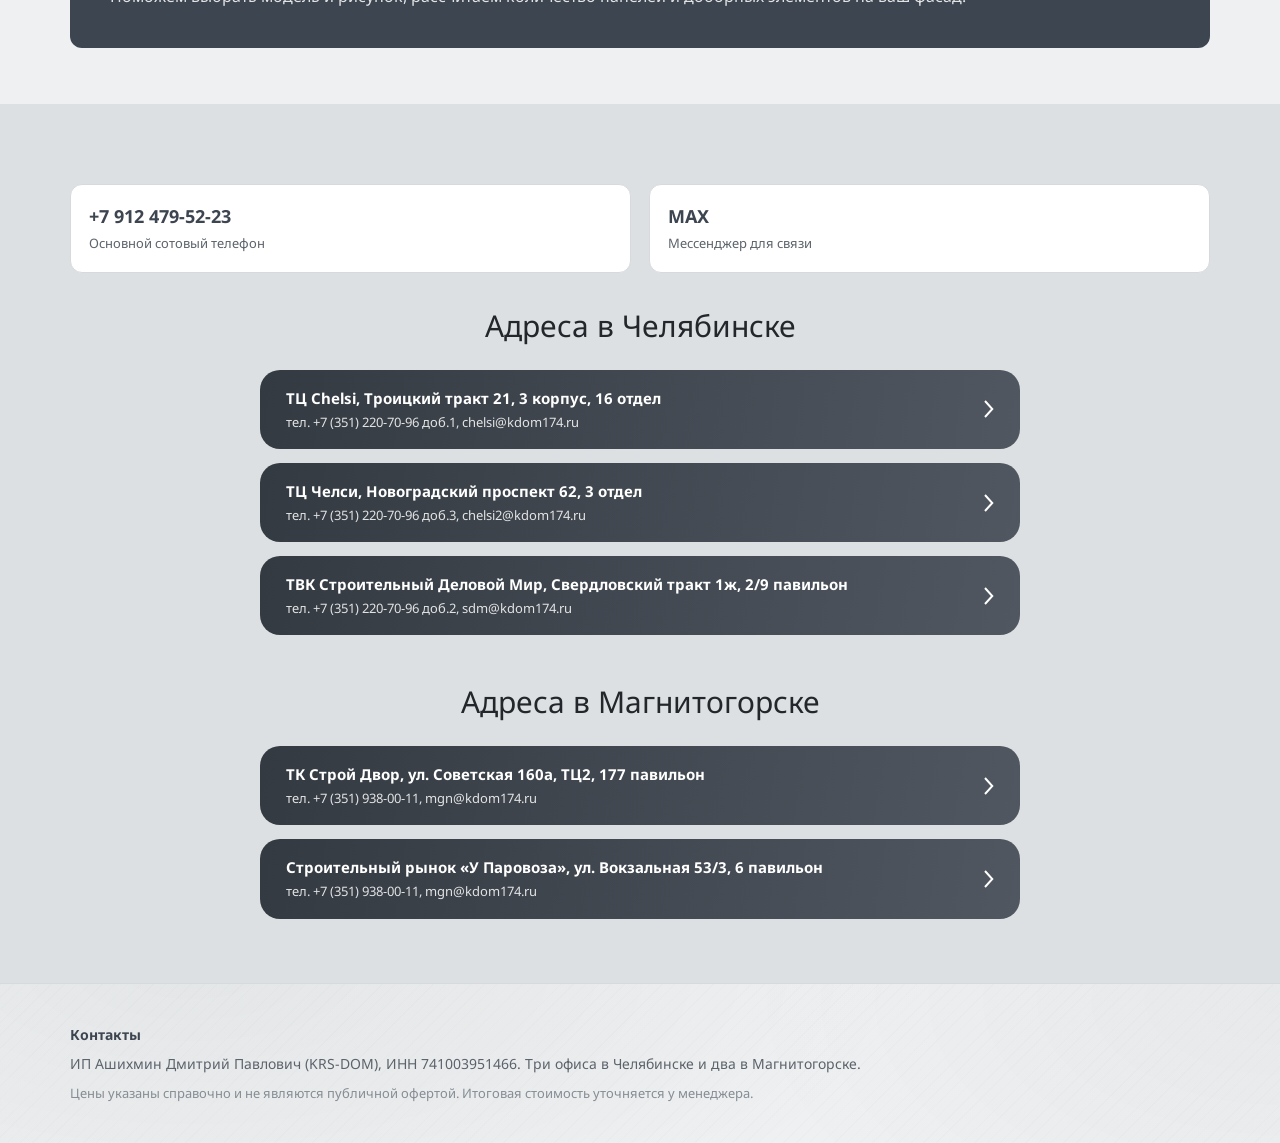
==== commit 560bc5e2: "Каталог: убраны 3 раздела, покрытие Полиэстер RAL, новая шапка, цены в блоке T123" ====
--- a/index.html
+++ b/index.html
@@ -4,10 +4,10 @@
 <meta charset="UTF-8">
 <meta name="viewport" content="width=device-width, initial-scale=1">
 <title>Металлический сайдинг Fort Steel — купить в Челябинске и Магнитогорске | KRS-DOM</title>
-<meta name="description" content="Металлический сайдинг Fort Steel в Челябинске и Магнитогорске: 15 моделей сайдинга, софиты, линеарные панели, профнастил «Мослим» и FS10. Покрытия Printech и «Стальной бархат» — 20 цветов и рисунков. Характеристики, цены, адреса офисов.">
+<meta name="description" content="Металлический сайдинг Fort Steel в Челябинске и Магнитогорске: 15 моделей сайдинга, софиты, профнастил «Мослим» и FS10. Покрытия Printech, «Стальной бархат» и «Полиэстер RAL» — 36 цветов и рисунков. Характеристики, цены, адреса офисов.">
 <link rel="preconnect" href="https://fonts.googleapis.com">
 <link href="https://fonts.googleapis.com/css2?family=Noto+Sans:wght@400;500;700;800&subset=cyrillic&display=swap" rel="stylesheet">
-<link rel="stylesheet" href="assets/style.css?v=1">
+<link rel="stylesheet" href="assets/style.css?v=3">
 </head>
 <body>
 
@@ -29,7 +29,7 @@
 </header>
 
 <section class="hero-v2" id="top">
-  <img class="hero-v2-bg" src="assets/images/hero/hero-house.jpg" alt="Дом, облицованный металлическим сайдингом Fort Steel под бревно">
+  <img class="hero-v2-bg" src="assets/images/hero/hero-graphite.jpg" alt="Дом в стиле барнхаус, облицованный металлическим сайдингом Fort Steel графитового цвета">
   <div class="hero-v2-logo">
     <img src="assets/images/logo-krasiviydom-white.png" alt="Красивый дом — Кровли, Фасады">
   </div>
@@ -62,23 +62,20 @@
 <section>
   <div class="container">
     <h2 class="section-title">Каталог Fort Steel</h2>
-    <p class="section-sub">28 позиций в шести направлениях: фасадный сайдинг под дерево, софиты, линеарные панели, профнастил, подсистема и доборные элементы.</p>
+    <p class="section-sub">24 позиции в трёх направлениях: фасадный сайдинг под дерево, софиты и профнастил.</p>
 
     <div class="quick-nav">
       <a href="#coatings">Покрытия и цвета</a>
       <a href="#siding">Металлический сайдинг · 15</a>
       <a href="#soffit">Софиты · 6</a>
-      <a href="#linear">Линеарные панели · 2</a>
       <a href="#profile">Профнастил · 3</a>
-      <a href="#fence">Сайдинг для ограждений</a>
-      <a href="#extra">Подсистема и доборные</a>
     </div>
 
     <div class="spec-grid" style="margin-top:0">
       <div class="spec-item"><div class="val">50 лет</div><div class="lbl">Срок службы без изменения свойств</div></div>
       <div class="spec-item"><div class="val">−50…+80 °C</div><div class="lbl">Температурный диапазон применения</div></div>
-      <div class="spec-item"><div class="val">28</div><div class="lbl">Моделей и типоразмеров</div></div>
-      <div class="spec-item"><div class="val">20</div><div class="lbl">Рисунков и цветов покрытия</div></div>
+      <div class="spec-item"><div class="val">24</div><div class="lbl">Моделей и типоразмеров</div></div>
+      <div class="spec-item"><div class="val">36</div><div class="lbl">Рисунок и цвет покрытия</div></div>
     </div>
   </div>
 </section>
@@ -87,7 +84,7 @@
   <div class="container">
     <div><span class="tag">Линейки покрытий</span></div>
     <h2 class="section-title">Покрытия Fort Steel</h2>
-    <p class="section-sub">Любую модель сайдинга можно заказать в двух линейках покрытия: Printech — фото-офсетные рисунки древесины, «Стальной бархат» — матовые текстурированные RAL. Цвета на экране монитора могут отличаться от фактических.</p>
+    <p class="section-sub">Любую модель сайдинга можно заказать в трёх линейках покрытия: Printech — фото-офсетные рисунки древесины, «Стальной бархат» — матовые текстурированные RAL, «Полиэстер RAL» — классическая глянцевая эмаль в 16 цветах. Цвета на экране монитора могут отличаться от фактических.</p>
     <div id="coatings-blocks"></div>
   </div>
 </section>
@@ -96,13 +93,9 @@
   <div class="container">
     <div><span class="tag">Основная линейка</span></div>
     <h2 class="section-title">Металлический сайдинг</h2>
-    <p class="section-sub">15 профилей из оцинкованной стали: бревно, клеёный брус, финская и корабельная доска. Длина панели — до 6 м, возможно изготовление по размерам заказчика; доборные элементы длиной до 3,8 м.</p>
-
-    <h3 class="section-title" style="font-size:22px">Модели сайдинга</h3>
-    <p class="section-sub" style="margin-bottom:14px">Выберите модель — ниже откроется её описание и характеристики.</p>
-    <div class="series-grid" id="siding-grid" style="margin-bottom:26px"></div>
-
-    <div id="siding-blocks"></div>
+    <p class="section-sub">15 профилей из оцинкованной стали: бревно, клеёный брус, финская и корабельная доска. Длина панели — до 6 м, возможно изготовление по размерам заказчика; доборные элементы длиной до 3,8 м. Нажмите на модель — откроется описание, характеристики и фотографии.</p>
+
+    <div class="model-grid" id="siding-grid"></div>
   </div>
 </section>
 
@@ -112,52 +105,21 @@
     <h2 class="section-title">Софиты</h2>
     <p class="section-sub">Тройной металлический софит из оцинкованной стали с полимерным покрытием «Полиэстер». Сплошной — для потолков веранд, террас и беседок; с центральной перфорацией — для проветривания подкровельного пространства.</p>
 
-    <div class="series-grid" id="soffit-grid" style="margin-bottom:26px"></div>
-    <div id="soffit-blocks"></div>
-  </div>
-</section>
-
-<section id="linear">
-  <div class="container">
-    <div><span class="tag">Вентфасад</span></div>
-    <h2 class="section-title">Линеарные панели</h2>
-    <p class="section-sub">Панели для вентилируемых фасадов административных, торговых, складских и спортивных зданий. Монтаж в любом направлении — горизонтально, вертикально и по наклонным плоскостям.</p>
-
-    <div class="series-grid" id="linear-grid" style="margin-bottom:26px"></div>
-    <div id="linear-blocks"></div>
-  </div>
-</section>
-
-<section class="alt" id="profile">
+    <div class="model-grid" id="soffit-grid"></div>
+  </div>
+</section>
+
+<section id="profile">
   <div class="container">
     <div><span class="tag">Заборы и стены</span></div>
     <h2 class="section-title">Профнастил</h2>
     <p class="section-sub">Запатентованные профили Fort Steel с увеличенной рабочей шириной: «Мослим» С-21 (до 8 м) и FS10 (до 6 м). Применяются для ограждений и для облицовки зданий.</p>
 
-    <div class="series-grid" id="profile-grid" style="margin-bottom:26px"></div>
-    <div id="profile-blocks"></div>
-  </div>
-</section>
-
-<section id="fence">
-  <div class="container">
-    <h2 class="section-title">Сайдинг для ограждений</h2>
-    <p class="section-sub">Эти модели чаще всего берут для заполнения секций забора: жёсткая панель, аккуратный замок и тот же рисунок дерева, что и на фасаде дома — забор и дом получаются в одном стиле.</p>
-    <div class="series-grid" id="fence-grid"></div>
-  </div>
-</section>
-
-<section class="alt" id="extra">
-  <div class="container">
-    <h2 class="section-title">Подсистема и доборные элементы</h2>
-    <p class="section-sub">Шляпный профиль для обрешётки под сайдинг, кассеты и софиты, а также стыковочные планки. Полный перечень доборных элементов — по запросу у менеджера.</p>
-
-    <div class="series-grid" id="extra-grid" style="margin-bottom:26px"></div>
-    <div id="extra-blocks"></div>
-  </div>
-</section>
-
-<section>
+    <div class="model-grid" id="profile-grid"></div>
+  </div>
+</section>
+
+<section class="alt">
   <div class="container">
     <h2 class="section-title">Почему выбирают Красивый дом</h2>
     <p class="section-sub">Металлический сайдинг Fort Steel — фасад с рисунком дерева, которому не нужны пропитки, покраска и ежегодный уход.</p>
@@ -263,16 +225,64 @@
   </div>
 </footer>
 
-<script src="assets/data.js?v=1"></script>
-<script src="assets/site.js?v=1"></script>
+<script src="assets/data.js?v=3"></script>
+<script src="assets/site.js?v=4"></script>
 <script>
+/* ==================================================================
+   Ц Е Н Ы   —   м е н я ю т с я   з д е с ь
+
+   Правьте только число в кавычках справа: было "890" — стало "950".
+   Всё остальное в строке (название слева, двоеточие, запятая в конце)
+   не трогайте.
+
+   Пустые кавычки ""  — на карточке вместо цены будет «Цена по запросу».
+   Цена показывается как «от <число> ₽/м²».
+   После правки: «Сохранить и закрыть» -> «Опубликовать».
+   ================================================================== */
+var FS_PRICE_UNIT = '₽/м²';
+
+var FS_PRICES = {
+
+  /* ---------- Металлический сайдинг ---------- */
+  'Венец':                                           '890',
+  'Одноволновый венец':                              '890',
+  'Строганный одноволновый венец':                   '890',
+  'Металлическая пакля':                             '90',
+  'Евробрус с тиснением':                            '780',
+  'Одноволновый евробрус с тиснением':               '890',
+  'Одноволновый евробрус с рифлением':               '890',
+  'Одноволновый евробрус с перфорацией и рифлением': '890',
+  'Скандинавский брус с тиснением':                  '890',
+  'Скандинавский брус с фактурой':                   '890',
+  'Финская доска узкая с тиснением':                 '890',
+  'Финская доска широкая с тиснением':               '890',
+  'Финская доска широкая с фактурой':                '890',
+  'Одноволновая корабельная доска с тиснением':      '890',
+  'Одноволновая корабельная доска с фактурой':       '890',
+
+  /* ---------- Софиты ---------- */
+  'Тройной софит, центральная перфорация':            '780',
+  'Тройной софит с рифлением':                        '780',
+  'Тройной софит гладкий PREMIUM 8017':               '780',
+  'Тройной софит гладкий с перфорацией PREMIUM 8017': '780',
+  'Тройной софит гладкий PREMIUM 7024':               '780',
+  'Тройной софит гладкий с перфорацией PREMIUM 7024': '780',
+
+  /* ---------- Профнастил ---------- */
+  'Профнастил «Мослим» PREMIUM': '560',
+  'Профнастил FS10':             '550',
+  'Профнастил FS10 «Naive 014»': '850'
+};
+/* ================ конец блока цен ================================= */
+
+if (typeof applyPrices === 'function') {
+  applyPrices(FS_PRICES, FS_PRICE_UNIT, [MODELS_SIDING, MODELS_SOFFIT, MODELS_PROFILE]);
+}
 renderCoatings('coatings-blocks', COATINGS);
 renderModels('siding', MODELS_SIDING, 'Металлический сайдинг');
 renderModels('soffit', MODELS_SOFFIT, 'Софиты');
-renderModels('linear', MODELS_LINEAR, 'Линеарные панели');
 renderModels('profile', MODELS_PROFILE, 'Профнастил');
-renderModels('extra', MODELS_EXTRA, 'Подсистема и доборные');
-renderFence('fence-grid', FENCE_SLUGS, MODELS_SIDING);
+initModelModal();
 </script>
 </body>
 </html>
--- a/assets/style.css
+++ b/assets/style.css
@@ -0,0 +1,815 @@
+:root {
+  --gold: #3d4550;
+  --gold-dark: #262b32;
+  --gold-soft: #ffffff;
+  --text: #23262a;
+  --muted: #5c636b;
+  --muted-2: #868d94;
+  --bg: #eef0f1;
+  --panel: #ffffff;
+  --panel-alt: #dde0e2;
+  --media-bg: #aeb2b7;
+  --media-bg-light: #e7e9ea;
+  --border: #d7dadd;
+  --radius: 12px;
+  --pill: 999px;
+  --texture:
+    radial-gradient(ellipse 1100px 480px at 15% -10%, rgba(61,69,80,0.06), transparent 65%),
+    radial-gradient(ellipse 900px 500px at 100% 10%, rgba(61,69,80,0.04), transparent 60%),
+    repeating-linear-gradient(135deg, rgba(0,0,0,0.012) 0px, rgba(0,0,0,0.012) 1px, transparent 1px, transparent 9px);
+}
+
+* { box-sizing: border-box; }
+
+body {
+  margin: 0;
+  font-family: 'Noto Sans', Arial, sans-serif;
+  color: var(--text);
+  background-color: var(--bg);
+  background-image: var(--texture);
+  background-attachment: fixed;
+  line-height: 1.5;
+}
+
+a { color: var(--gold); text-decoration: none; }
+a:hover { text-decoration: underline; }
+
+img { max-width: 100%; display: block; }
+
+.container {
+  max-width: 1180px;
+  margin: 0 auto;
+  padding: 0 20px;
+}
+
+/* Header */
+header.site-header {
+  border-bottom: 1px solid var(--border);
+  position: sticky;
+  top: 0;
+  background: rgba(238,240,241,0.92);
+  backdrop-filter: blur(6px);
+  z-index: 50;
+}
+
+.header-inner {
+  display: flex;
+  align-items: center;
+  justify-content: space-between;
+  padding: 14px 0;
+  gap: 20px;
+}
+
+.logo {
+  display: flex;
+  align-items: center;
+  gap: 10px;
+  font-weight: 700;
+  font-size: 20px;
+  color: var(--text);
+  letter-spacing: .3px;
+}
+.logo img { height: 44px; width: auto; }
+
+nav.main-nav {
+  display: flex;
+  gap: 26px;
+  flex: 1;
+  justify-content: center;
+}
+nav.main-nav a {
+  color: var(--text);
+  font-size: 15px;
+  font-weight: 500;
+}
+nav.main-nav a.active,
+nav.main-nav a:hover { color: var(--gold); text-decoration: none; }
+
+.header-contacts {
+  display: flex;
+  align-items: center;
+  gap: 16px;
+}
+.header-phone {
+  font-weight: 700;
+  font-size: 16px;
+  color: var(--text);
+  white-space: nowrap;
+}
+.btn {
+  display: inline-block;
+  background: var(--gold);
+  color: #fff;
+  padding: 11px 24px;
+  border-radius: var(--pill);
+  font-weight: 700;
+  font-size: 14px;
+  border: none;
+  cursor: pointer;
+  white-space: nowrap;
+}
+.btn:hover { background: var(--gold-dark); text-decoration: none; }
+.btn-outline {
+  display: inline-block;
+  background: transparent;
+  color: var(--gold);
+  padding: 10px 23px;
+  border-radius: var(--pill);
+  font-weight: 700;
+  font-size: 14px;
+  border: 1.5px solid var(--gold);
+}
+.btn-outline:hover { background: var(--gold); color: #fff; text-decoration: none; }
+
+/* Hero v2 — full-bleed photo hero, krs-dom style */
+.hero-v2 {
+  position: relative;
+  min-height: 620px;
+  overflow: hidden;
+  border-bottom: 1px solid var(--border);
+}
+.hero-v2-bg {
+  position: absolute;
+  inset: 0;
+  width: 100%;
+  height: 100%;
+  object-fit: cover;
+  object-position: 60% 45%;
+}
+.hero-v2-logo {
+  position: absolute;
+  top: 190px;
+  right: 40px;
+  z-index: 3;
+  display: block;
+}
+.hero-v2-logo img {
+  height: 140px;
+  width: auto;
+  display: block;
+  filter: drop-shadow(0 4px 16px rgba(0,0,0,0.45));
+}
+@media (max-width: 860px) {
+  .hero-v2-logo { top: 110px; right: 16px; }
+  .hero-v2-logo img { height: 70px; }
+}
+.hero-v2-inner {
+  position: relative;
+  z-index: 2;
+  min-height: 620px;
+  padding: 44px 20px 34px;
+  display: flex;
+  flex-direction: column;
+  justify-content: space-between;
+}
+.hero-v2-text {
+  position: relative;
+  max-width: 700px;
+  margin-top: 200px;
+  padding: 26px 30px;
+  margin-left: -30px;
+}
+.hero-v2-text::before {
+  content: '';
+  position: absolute;
+  inset: 0;
+  background: linear-gradient(100deg, rgba(10,12,15,0.72) 0%, rgba(10,12,15,0.52) 55%, rgba(10,12,15,0.08) 100%);
+  border-radius: var(--radius);
+  z-index: 0;
+}
+.hero-v2-text h1,
+.hero-v2-text p,
+.hero-v2-rule {
+  position: relative;
+  z-index: 1;
+}
+.hero-v2-text h1 {
+  font-size: 44px;
+  font-weight: 800;
+  line-height: 1.18;
+  margin: 0;
+  color: #fff;
+  text-shadow: 0 2px 18px rgba(0,0,0,0.55);
+}
+.hero-v2-text h1 .accent {
+  color: var(--gold-soft);
+  text-shadow: 0 2px 22px rgba(0,0,0,0.75), 0 0 30px rgba(255,255,255,0.25);
+}
+.hero-v2-rule { width: 130px; height: 3px; background: var(--gold-soft); margin: 22px 0 20px; }
+.hero-v2-text p {
+  color: #eef0f1;
+  font-size: 16px;
+  line-height: 1.6;
+  margin: 0;
+  max-width: 460px;
+  text-shadow: 0 1px 12px rgba(0,0,0,0.6);
+}
+
+.hero-v2-stock {
+  align-self: flex-end;
+  display: flex;
+  align-items: center;
+  gap: 18px;
+  color: #fff;
+  font-size: 25px;
+  font-weight: 800;
+  line-height: 1.3;
+  text-shadow: 0 1px 12px rgba(0,0,0,0.6);
+  background: rgba(255,255,255,0.14);
+  border: 1.5px solid rgba(255,255,255,0.55);
+  backdrop-filter: blur(4px);
+  border-radius: var(--radius);
+  padding: 16px 26px;
+}
+.hero-v2-stock svg { flex-shrink: 0; color: #fff; width: 54px; height: 54px; }
+
+@media (max-width: 860px) {
+  .hero-v2-stock { font-size: 17px; padding: 12px 18px; gap: 12px; }
+  .hero-v2-stock svg { width: 38px; height: 38px; }
+}
+
+.hero-v2-bottom {
+  display: flex;
+  align-items: flex-end;
+  justify-content: space-between;
+  flex-wrap: wrap;
+  gap: 20px;
+  margin-top: 30px;
+}
+.hero-v2-actions { display: flex; gap: 16px; flex-wrap: wrap; }
+.hero-v2-actions .btn,
+.hero-v2-actions .btn-outline {
+  display: inline-flex;
+  align-items: center;
+  gap: 12px;
+  font-size: 17px;
+  padding: 17px 32px;
+}
+.hero-v2-actions .btn-outline { background: rgba(0,0,0,0.28); border-color: #fff; color: #fff; border-width: 2px; }
+.hero-v2-actions .btn-outline:hover { background: #fff; color: var(--text); }
+
+@media (max-width: 860px) {
+  .hero-v2-actions .btn,
+  .hero-v2-actions .btn-outline { font-size: 15px; padding: 14px 24px; }
+}
+
+@media (max-width: 860px) {
+  .hero-v2 { min-height: unset; }
+  .hero-v2-inner { min-height: unset; padding: 32px 20px; gap: 26px; }
+  .hero-v2-text { margin-top: 100px; margin-left: 0; padding: 16px 18px; }
+  .hero-v2-text h1 { font-size: 30px; }
+  .hero-v2-stock { align-self: flex-start; font-size: 16px; }
+  .hero-v2-bottom { flex-direction: column; align-items: flex-start; }
+}
+
+/* Sections */
+section { padding: 56px 0; }
+section.alt {
+  background-color: var(--panel-alt);
+  background-image: var(--texture);
+  border-top: 1px solid var(--border);
+  border-bottom: 1px solid var(--border);
+}
+
+.section-title {
+  font-size: 28px;
+  margin: 0 0 8px;
+  color: var(--text);
+  position: relative;
+  display: inline-block;
+}
+.section-sub {
+  color: var(--muted);
+  font-size: 16px;
+  margin: 0 0 34px;
+  max-width: 640px;
+}
+
+/* Series grid (home page) */
+.series-grid {
+  display: grid;
+  grid-template-columns: repeat(auto-fit, minmax(250px, 1fr));
+  gap: 22px;
+}
+.series-card {
+  border: 1px solid var(--border);
+  border-radius: var(--radius);
+  overflow: hidden;
+  background: var(--panel);
+  box-shadow: 0 2px 10px rgba(32,36,41,0.06);
+  transition: box-shadow .15s, transform .15s, border-color .15s;
+  display: flex;
+  flex-direction: column;
+}
+.series-card:hover {
+  box-shadow: 0 10px 30px rgba(32,36,41,0.14);
+  border-color: var(--gold);
+  transform: translateY(-2px);
+  text-decoration: none;
+}
+.series-card .img-wrap {
+  position: relative;
+  aspect-ratio: 1 / 1;
+  background: var(--media-bg-light);
+  display: flex;
+  align-items: center;
+  justify-content: center;
+  padding: 18px;
+}
+.series-card .img-wrap img { max-height: 100%; }
+.docke-badge {
+  position: absolute;
+  top: 10px;
+  left: 10px;
+  height: 26px;
+  width: auto;
+  background: #fff;
+  border-radius: 6px;
+  padding: 3px 6px;
+  box-shadow: 0 1px 5px rgba(0,0,0,0.2);
+  z-index: 2;
+}
+.series-card .body { padding: 18px 20px 22px; }
+.series-card h3 { margin: 0 0 6px; font-size: 18px; color: var(--text); }
+.series-card p { margin: 0; color: var(--muted); font-size: 14px; }
+.series-card .price-from { margin-top: 8px; color: var(--gold); font-weight: 700; font-size: 15px; }
+.tag {
+  display: inline-block;
+  font-size: 12px;
+  font-weight: 700;
+  color: #fff;
+  background: var(--gold);
+  padding: 4px 12px;
+  border-radius: var(--pill);
+  margin-bottom: 12px;
+  letter-spacing: .2px;
+}
+
+/* Advantages */
+.advantages {
+  display: grid;
+  grid-template-columns: repeat(auto-fit, minmax(220px, 1fr));
+  gap: 24px;
+}
+.advantage h4 { margin: 0 0 6px; font-size: 17px; color: var(--text); }
+.advantage p { margin: 0; color: var(--muted); font-size: 14px; }
+.advantage .num {
+  color: var(--gold);
+  font-size: 28px;
+  font-weight: 800;
+  margin-bottom: 8px;
+}
+
+/* Collection blocks (facade panels) */
+.collection-block {
+  background: var(--panel);
+  border: 1px solid var(--border);
+  border-radius: var(--radius);
+  box-shadow: 0 4px 18px rgba(32,36,41,0.06);
+  padding: 28px;
+  margin-bottom: 26px;
+}
+.collection-block:last-child { margin-bottom: 0; }
+.collection-block .section-sub { margin-bottom: 18px; }
+.collection-block .spec-grid { margin: 14px 0 0; }
+.collection-block .spec-item,
+.collection-block .product-card { background: var(--panel-alt); }
+.collection-block .product-grid { margin-bottom: 18px; }
+.collection-subheading {
+  font-size: 13px;
+  font-weight: 700;
+  text-transform: uppercase;
+  letter-spacing: .3px;
+  color: var(--muted);
+  margin: 0 0 10px;
+}
+.collection-subheading-row {
+  display: flex;
+  align-items: center;
+  justify-content: space-between;
+  flex-wrap: wrap;
+  gap: 6px 20px;
+  margin-bottom: 10px;
+}
+.collection-subheading-row .collection-subheading { margin-bottom: 0; }
+@media (max-width: 640px) {
+  .collection-block { padding: 20px; }
+}
+
+.collection-head {
+  display: grid;
+  grid-template-columns: 340px 1fr;
+  gap: 28px;
+  align-items: start;
+  margin-bottom: 24px;
+}
+.collection-hero-col {
+  display: flex;
+  flex-direction: column;
+  align-items: flex-start;
+  gap: 14px;
+}
+.collection-hero {
+  position: relative;
+  width: 100%;
+  aspect-ratio: 4 / 3;
+  border-radius: var(--radius);
+  overflow: hidden;
+  border: 1px solid var(--border);
+  background: var(--media-bg);
+  display: flex;
+  align-items: center;
+  justify-content: center;
+}
+.collection-hero img:not(.docke-badge) { width: 100%; height: 100%; object-fit: contain; display: block; }
+@media (max-width: 860px) {
+  .collection-head { grid-template-columns: 1fr; gap: 18px; }
+}
+
+.collection-tag {
+  display: inline-flex;
+  align-items: center;
+  font-size: 12px;
+  font-weight: 700;
+  letter-spacing: .4px;
+  text-transform: uppercase;
+  color: var(--gold);
+  background: var(--panel-alt);
+  border: 1px solid var(--border);
+  padding: 5px 14px;
+  border-radius: var(--pill);
+  margin-bottom: 14px;
+}
+.collection-title { display: block; margin-top: 0; }
+
+.collection-title-row {
+  display: flex;
+  align-items: baseline;
+  justify-content: space-between;
+  flex-wrap: wrap;
+  gap: 8px 20px;
+}
+.collection-title-row .collection-title { margin-bottom: 8px; }
+.collection-price {
+  font-size: 18px;
+  color: var(--muted);
+  white-space: nowrap;
+}
+.collection-price span {
+  color: var(--gold);
+  font-weight: 800;
+  font-size: 26px;
+}
+
+.product-card { cursor: pointer; appearance: none; -webkit-appearance: none; font-family: inherit; }
+.product-card.is-active { border-color: var(--gold); box-shadow: 0 0 0 1px var(--gold); }
+
+.spec-grid {
+  display: grid;
+  grid-template-columns: repeat(auto-fit, minmax(180px, 1fr));
+  gap: 18px;
+  margin: 30px 0 40px;
+}
+.spec-item {
+  border: 1px solid var(--border);
+  border-radius: var(--radius);
+  padding: 18px;
+  background: var(--panel);
+}
+.spec-item .val { font-size: 22px; font-weight: 700; color: var(--gold); }
+.spec-item .lbl { color: var(--muted); font-size: 13px; margin-top: 4px; }
+
+.product-grid {
+  display: flex;
+  gap: 14px;
+  overflow-x: auto;
+  padding-bottom: 12px;
+  scroll-snap-type: x proximity;
+}
+.product-grid::-webkit-scrollbar { height: 8px; }
+.product-grid::-webkit-scrollbar-track { background: var(--panel-alt); border-radius: 4px; }
+.product-grid::-webkit-scrollbar-thumb { background: var(--gold-soft); border-radius: 4px; }
+.product-card {
+  flex: 0 0 160px;
+  scroll-snap-align: start;
+  border: 1px solid var(--border);
+  border-radius: var(--radius);
+  padding: 10px;
+  background: var(--panel);
+  text-align: center;
+  transition: border-color .15s;
+}
+.product-card:hover { border-color: var(--gold); }
+.product-card .img-wrap {
+  aspect-ratio: 344 / 386;
+  display: flex;
+  align-items: center;
+  justify-content: center;
+  margin-bottom: 8px;
+  background: var(--media-bg);
+  border-radius: 8px;
+}
+.product-card h4 { font-size: 12px; margin: 0 0 4px; font-weight: 600; color: var(--text); }
+.product-card .articul { font-size: 10px; color: var(--muted-2); margin-bottom: 4px; }
+.product-card .price { font-weight: 700; color: var(--gold); font-size: 13px; }
+.product-card .price .old {
+  color: var(--muted-2);
+  text-decoration: line-through;
+  font-weight: 400;
+  font-size: 13px;
+  margin-left: 6px;
+}
+
+table.compare {
+  width: 100%;
+  border-collapse: collapse;
+  margin: 30px 0;
+  font-size: 14px;
+  background: var(--panel);
+}
+table.compare th, table.compare td {
+  border: 1px solid var(--border);
+  padding: 12px 14px;
+  text-align: left;
+  color: var(--text);
+}
+table.compare th { background: var(--panel-alt); color: var(--gold); }
+table.compare td.center, table.compare th.center { text-align: center; }
+
+/* CTA band */
+.cta-band {
+  background: var(--gold);
+  color: #fff;
+  border-radius: var(--radius);
+  padding: 40px;
+  display: flex;
+  align-items: center;
+  justify-content: space-between;
+  flex-wrap: wrap;
+  gap: 20px;
+}
+.cta-band h3 { margin: 0 0 6px; font-size: 24px; color: #fff; }
+.cta-band p { margin: 0; opacity: .85; }
+.cta-band .btn { background: #fff; color: var(--gold-dark); }
+.cta-band .btn:hover { background: var(--panel-alt); }
+
+/* Contacts */
+.contacts-grid {
+  display: grid;
+  grid-template-columns: repeat(auto-fit, minmax(260px, 1fr));
+  gap: 24px;
+}
+.contact-card {
+  border: 1px solid var(--border);
+  border-radius: var(--radius);
+  padding: 24px;
+  background: var(--panel);
+}
+.contact-card h3 { margin: 0 0 14px; font-size: 18px; color: var(--gold); }
+.contact-card .row { margin-bottom: 8px; font-size: 15px; color: var(--text); }
+.contact-card .row span.lbl { color: var(--muted); display: block; font-size: 12px; }
+
+.breadcrumbs {
+  font-size: 13px;
+  color: var(--muted);
+  margin: 20px 0;
+}
+.breadcrumbs a { color: var(--muted); }
+
+/* Addresses block */
+.addr-section {
+  background: var(--panel-alt);
+  padding: 50px 0 20px;
+}
+.addr-heading {
+  color: var(--text);
+  font-size: 30px;
+  font-weight: 400;
+  margin: 0 0 22px;
+  text-align: center;
+}
+.addr-list {
+  display: flex;
+  flex-direction: column;
+  gap: 14px;
+  max-width: 760px;
+  margin: 0 auto 44px;
+}
+.addr-btn {
+  display: flex;
+  align-items: center;
+  justify-content: space-between;
+  gap: 16px;
+  background-image: linear-gradient(100deg, rgba(52,58,66,1) 0%, rgba(80,87,96,1) 100%);
+  color: #fff;
+  border-radius: 20px;
+  padding: 18px 26px;
+  text-decoration: none;
+}
+.addr-btn:hover { opacity: .88; text-decoration: none; }
+.addr-btn-text { text-align: left; min-width: 0; }
+.addr-btn-title { display: block; font-weight: 700; font-size: 15px; line-height: 1.4; }
+.addr-btn-descr { display: block; font-size: 13px; opacity: .85; margin-top: 4px; line-height: 1.4; }
+.addr-btn-arrow { flex-shrink: 0; color: #fff; }
+.addr-btn-arrow svg { width: 10px; height: 18px; display: block; }
+
+/* Footer */
+footer.site-footer {
+  border-top: 1px solid var(--border);
+  padding: 40px 0;
+  background-color: var(--bg);
+  background-image: var(--texture);
+  margin-top: 0;
+}
+.footer-inner {
+  display: flex;
+  justify-content: space-between;
+  flex-wrap: wrap;
+  gap: 24px;
+}
+.footer-col h4 { font-size: 14px; margin: 0 0 12px; color: var(--gold); }
+.footer-col a { display: block; color: var(--muted); font-size: 14px; margin-bottom: 8px; }
+.footer-col a:hover { color: var(--gold); }
+.footer-bottom {
+  margin-top: 30px;
+  padding-top: 20px;
+  border-top: 1px solid var(--border);
+  font-size: 13px;
+  color: var(--muted-2);
+  display: flex;
+  justify-content: space-between;
+  flex-wrap: wrap;
+  gap: 10px;
+}
+
+@media (max-width: 860px) {
+  nav.main-nav { display: none; }
+  .hero-text h1 { font-size: 28px; }
+}
+
+/* ============================================================
+   Fort Steel — дополнения к базовой теме
+   ============================================================ */
+
+/* Изображения товаров — фото на белом фоне, а не PNG с прозрачностью */
+.series-card .img-wrap,
+.collection-hero,
+.product-card .img-wrap { background: #fff; }
+.series-card .img-wrap { aspect-ratio: 4 / 3; padding: 0; display: block; overflow: hidden; }
+.series-card .img-wrap img {
+  position: absolute; top: 0; left: 0;
+  width: 100%; height: 100%; object-fit: cover; max-height: none;
+}
+.product-card .img-wrap { aspect-ratio: 4 / 3; overflow: hidden; position: relative; display: block; }
+.product-card .img-wrap img {
+  position: absolute; top: 0; left: 0;
+  width: 100%; height: 100%; object-fit: cover; border-radius: 6px;
+}
+
+/* Карточка модели в сетке */
+.series-card .meta {
+  display: flex;
+  align-items: baseline;
+  justify-content: space-between;
+  gap: 10px;
+  margin-top: 10px;
+}
+.series-card .meta .price { color: var(--gold); font-weight: 800; font-size: 16px; white-space: nowrap; }
+.series-card .meta .price small { font-weight: 600; font-size: 12px; color: var(--muted); }
+.series-card .meta .width { color: var(--muted-2); font-size: 12px; }
+
+/* Бейдж бренда поверх карточки */
+.fs-badge {
+  position: absolute;
+  top: 10px;
+  left: 10px;
+  z-index: 2;
+  background: var(--gold);
+  color: #fff;
+  font-size: 10px;
+  font-weight: 800;
+  letter-spacing: .8px;
+  text-transform: uppercase;
+  padding: 4px 9px;
+  border-radius: 6px;
+  box-shadow: 0 1px 5px rgba(0,0,0,0.2);
+}
+
+/* Таблица характеристик внутри блока модели */
+.model-props {
+  display: grid;
+  grid-template-columns: repeat(auto-fit, minmax(240px, 1fr));
+  gap: 0 28px;
+  margin: 16px 0 0;
+  border-top: 1px solid var(--border);
+}
+.model-props div {
+  display: flex;
+  justify-content: space-between;
+  gap: 12px;
+  padding: 9px 0;
+  border-bottom: 1px solid var(--border);
+  font-size: 14px;
+}
+.model-props div .k { color: var(--muted); white-space: nowrap; }
+.model-props div .v { color: var(--text); font-weight: 600; text-align: right; }
+
+.model-note {
+  margin: 16px 0 0;
+  font-size: 13px;
+  line-height: 1.6;
+  color: var(--muted);
+  background: var(--panel-alt);
+  border-left: 3px solid var(--gold);
+  border-radius: 0 8px 8px 0;
+  padding: 12px 16px;
+}
+
+/* Покрытия — плитки цветов */
+.swatch-grid {
+  display: grid;
+  grid-template-columns: repeat(auto-fill, minmax(170px, 1fr));
+  gap: 14px;
+}
+.swatch {
+  border: 1px solid var(--border);
+  border-radius: var(--radius);
+  overflow: hidden;
+  background: var(--panel);
+  cursor: pointer;
+  appearance: none;
+  -webkit-appearance: none;
+  padding: 0;
+  font-family: inherit;
+  text-align: left;
+  transition: border-color .15s, box-shadow .15s, transform .15s;
+}
+.swatch:hover { border-color: var(--gold); transform: translateY(-2px); }
+.swatch.is-active { border-color: var(--gold); box-shadow: 0 0 0 1px var(--gold); }
+.swatch img { width: 100%; aspect-ratio: 16 / 9; object-fit: cover; display: block; }
+.swatch span {
+  display: block;
+  padding: 9px 12px 11px;
+  font-size: 12px;
+  font-weight: 700;
+  color: var(--text);
+  letter-spacing: .2px;
+}
+
+.coating-preview {
+  width: 100%;
+  aspect-ratio: 16 / 9;
+  border-radius: var(--radius);
+  overflow: hidden;
+  border: 1px solid var(--border);
+  background: var(--media-bg);
+}
+.coating-preview img { width: 100%; height: 100%; object-fit: cover; }
+.coating-current {
+  font-size: 15px;
+  font-weight: 800;
+  letter-spacing: .4px;
+  color: var(--gold);
+  text-transform: uppercase;
+}
+
+/* Быстрая навигация по каталогу */
+.quick-nav {
+  display: flex;
+  flex-wrap: wrap;
+  gap: 10px;
+  margin: 0 0 34px;
+}
+.quick-nav a {
+  border: 1px solid var(--border);
+  background: var(--panel);
+  border-radius: var(--pill);
+  padding: 8px 16px;
+  font-size: 14px;
+  font-weight: 600;
+  color: var(--text);
+}
+.quick-nav a:hover { border-color: var(--gold); color: var(--gold); text-decoration: none; }
+
+.count-badge {
+  display: inline-block;
+  margin-left: 6px;
+  font-size: 12px;
+  color: var(--muted-2);
+  font-weight: 600;
+}
+
+/* Якоря не должны заезжать под липкую шапку */
+section[id], .collection-block[id] { scroll-margin-top: 80px; }
+
+@media (max-width: 640px) {
+  .swatch-grid { grid-template-columns: repeat(auto-fill, minmax(140px, 1fr)); }
+  .model-props div { font-size: 13px; }
+}
+
+/* .header-inner переопределял padding контейнера — возвращаем боковые отступы */
+.header-inner { padding-left: 20px; padding-right: 20px; }
+@media (max-width: 400px) {
+  .header-phone { font-size: 15px; }
+  .header-contacts { gap: 10px; }
+}
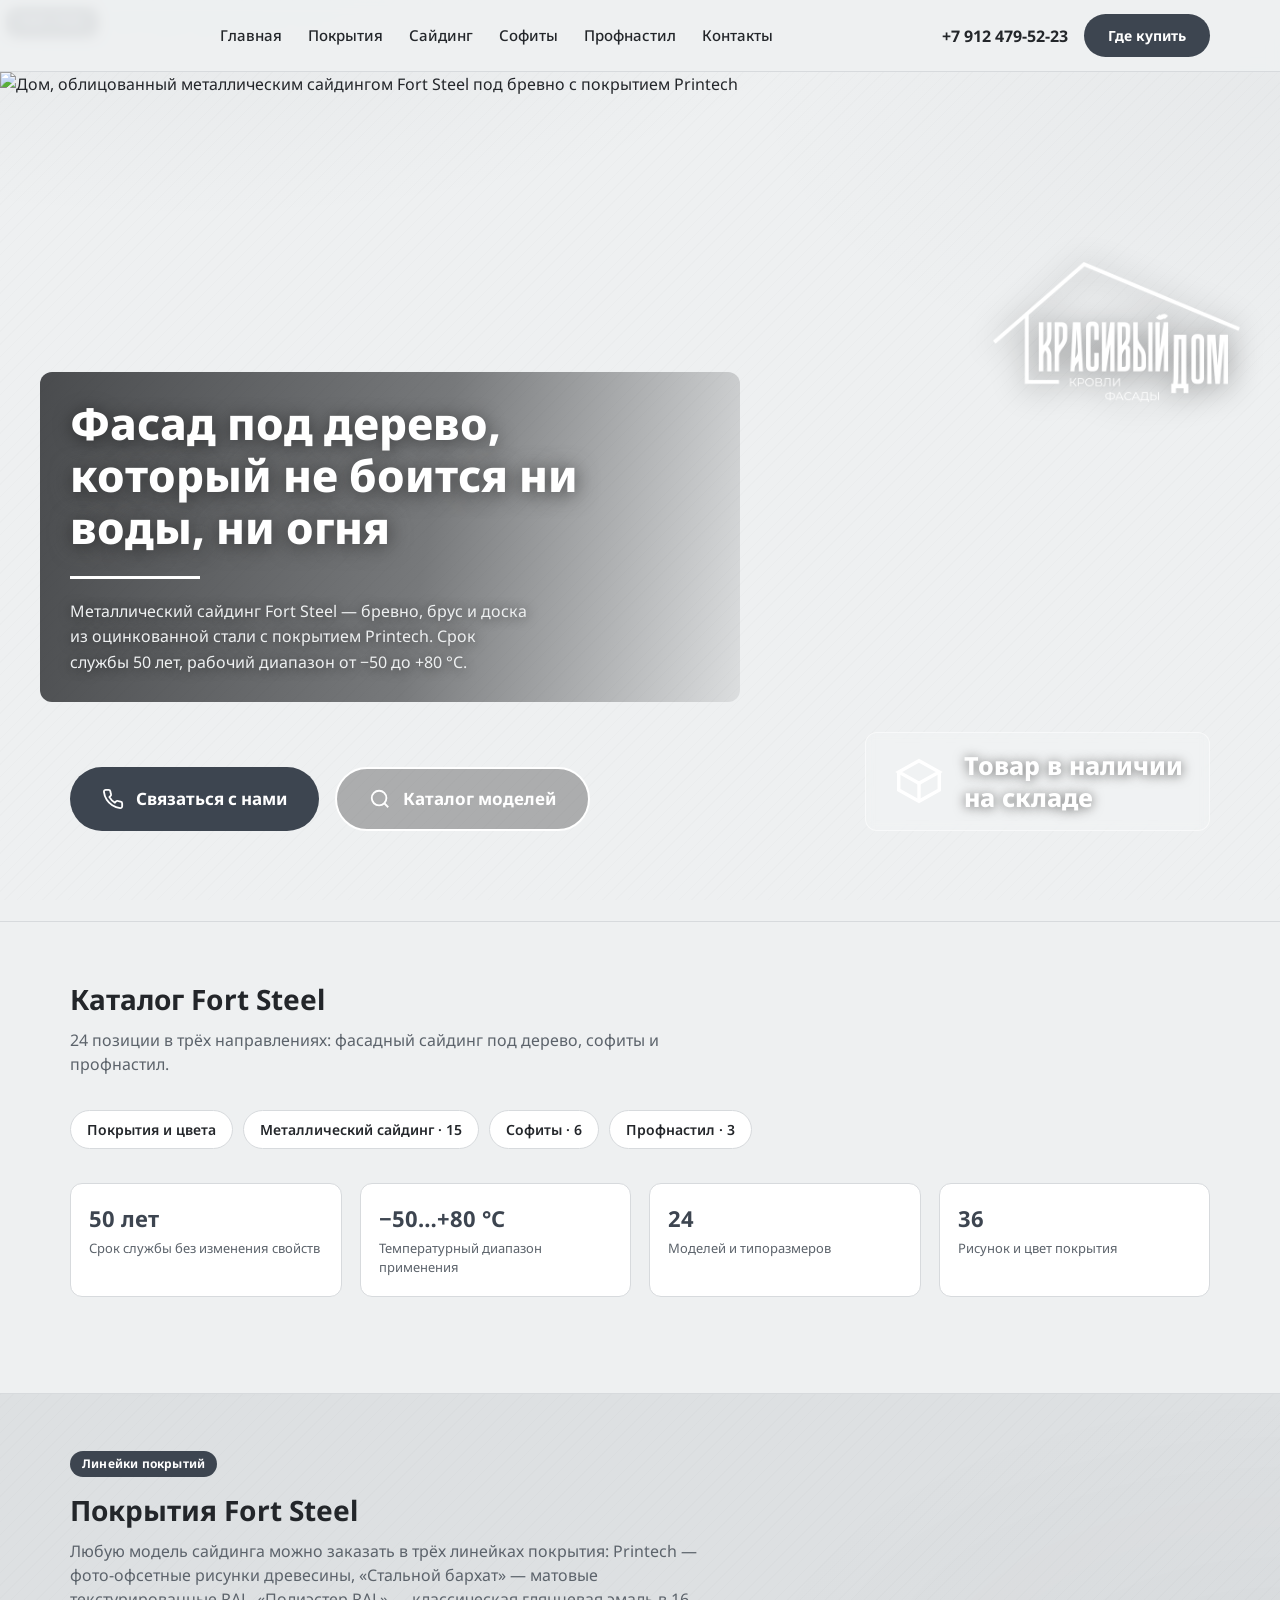
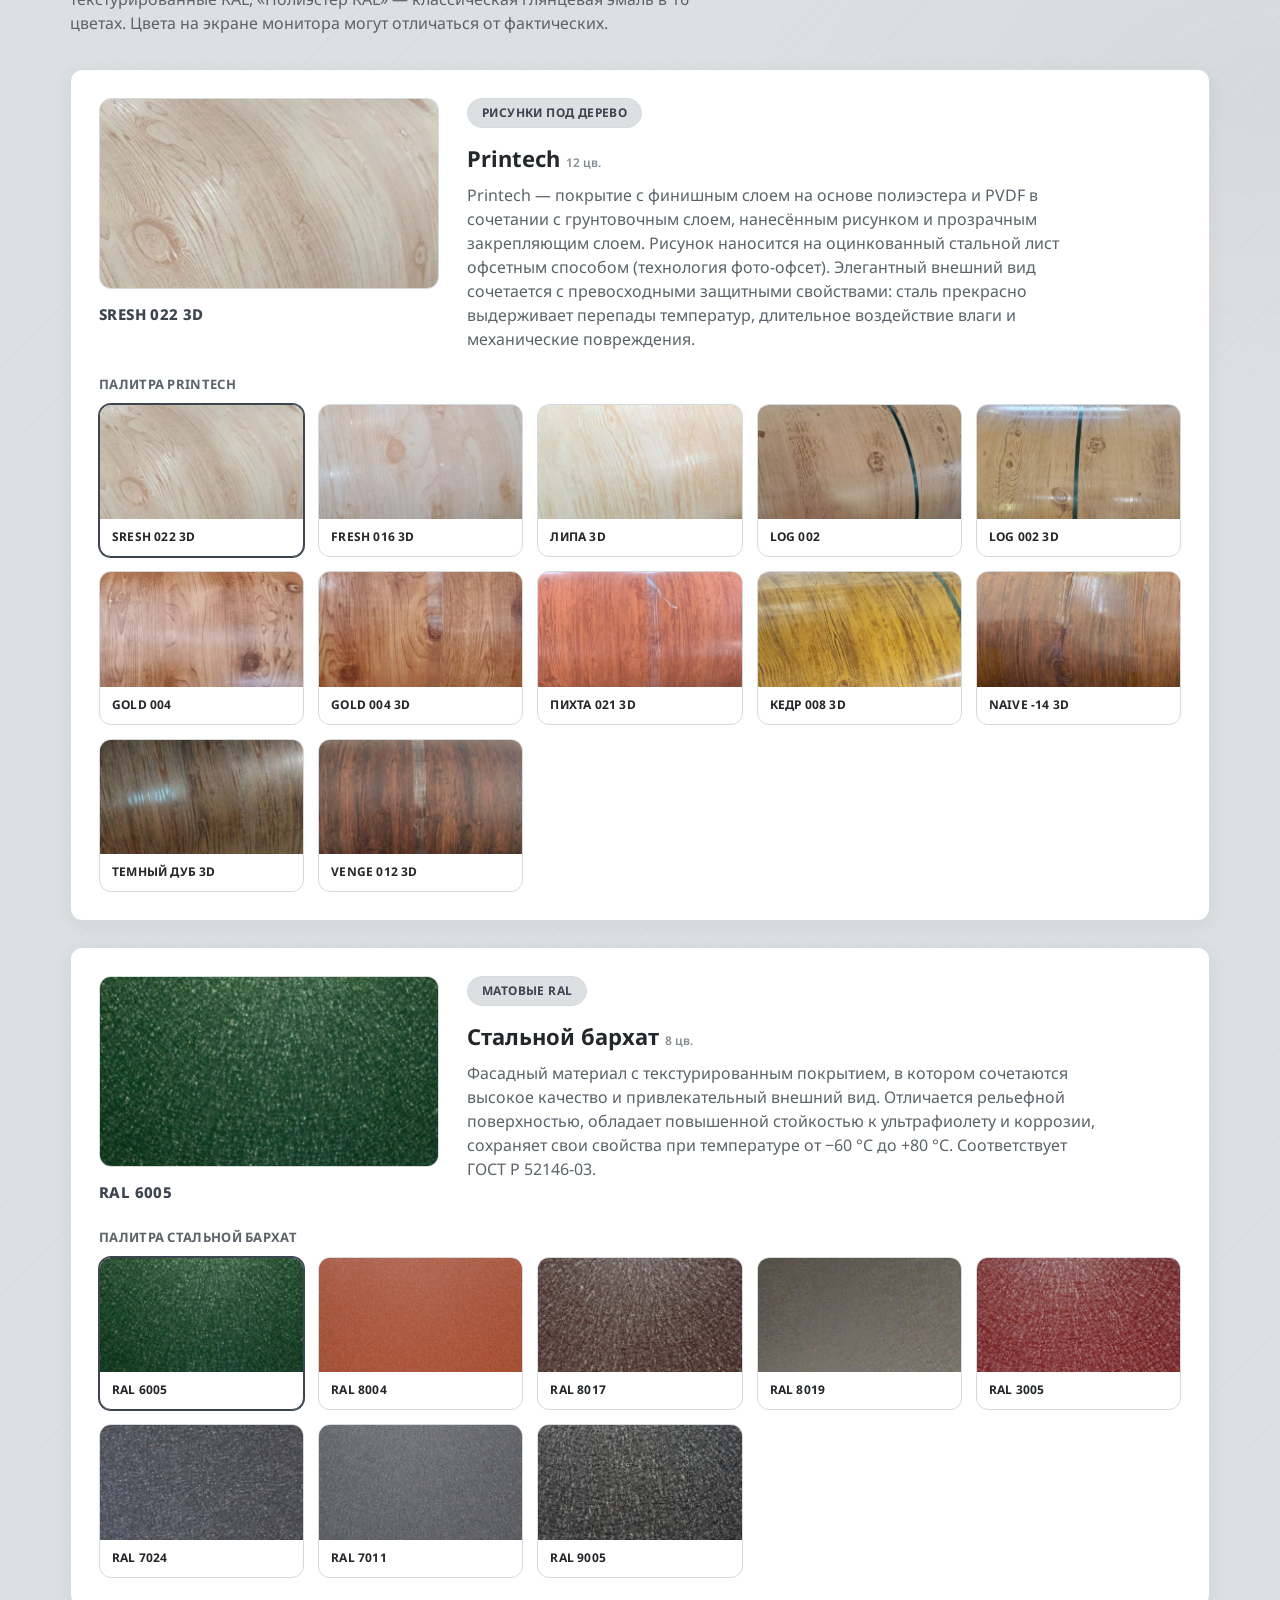
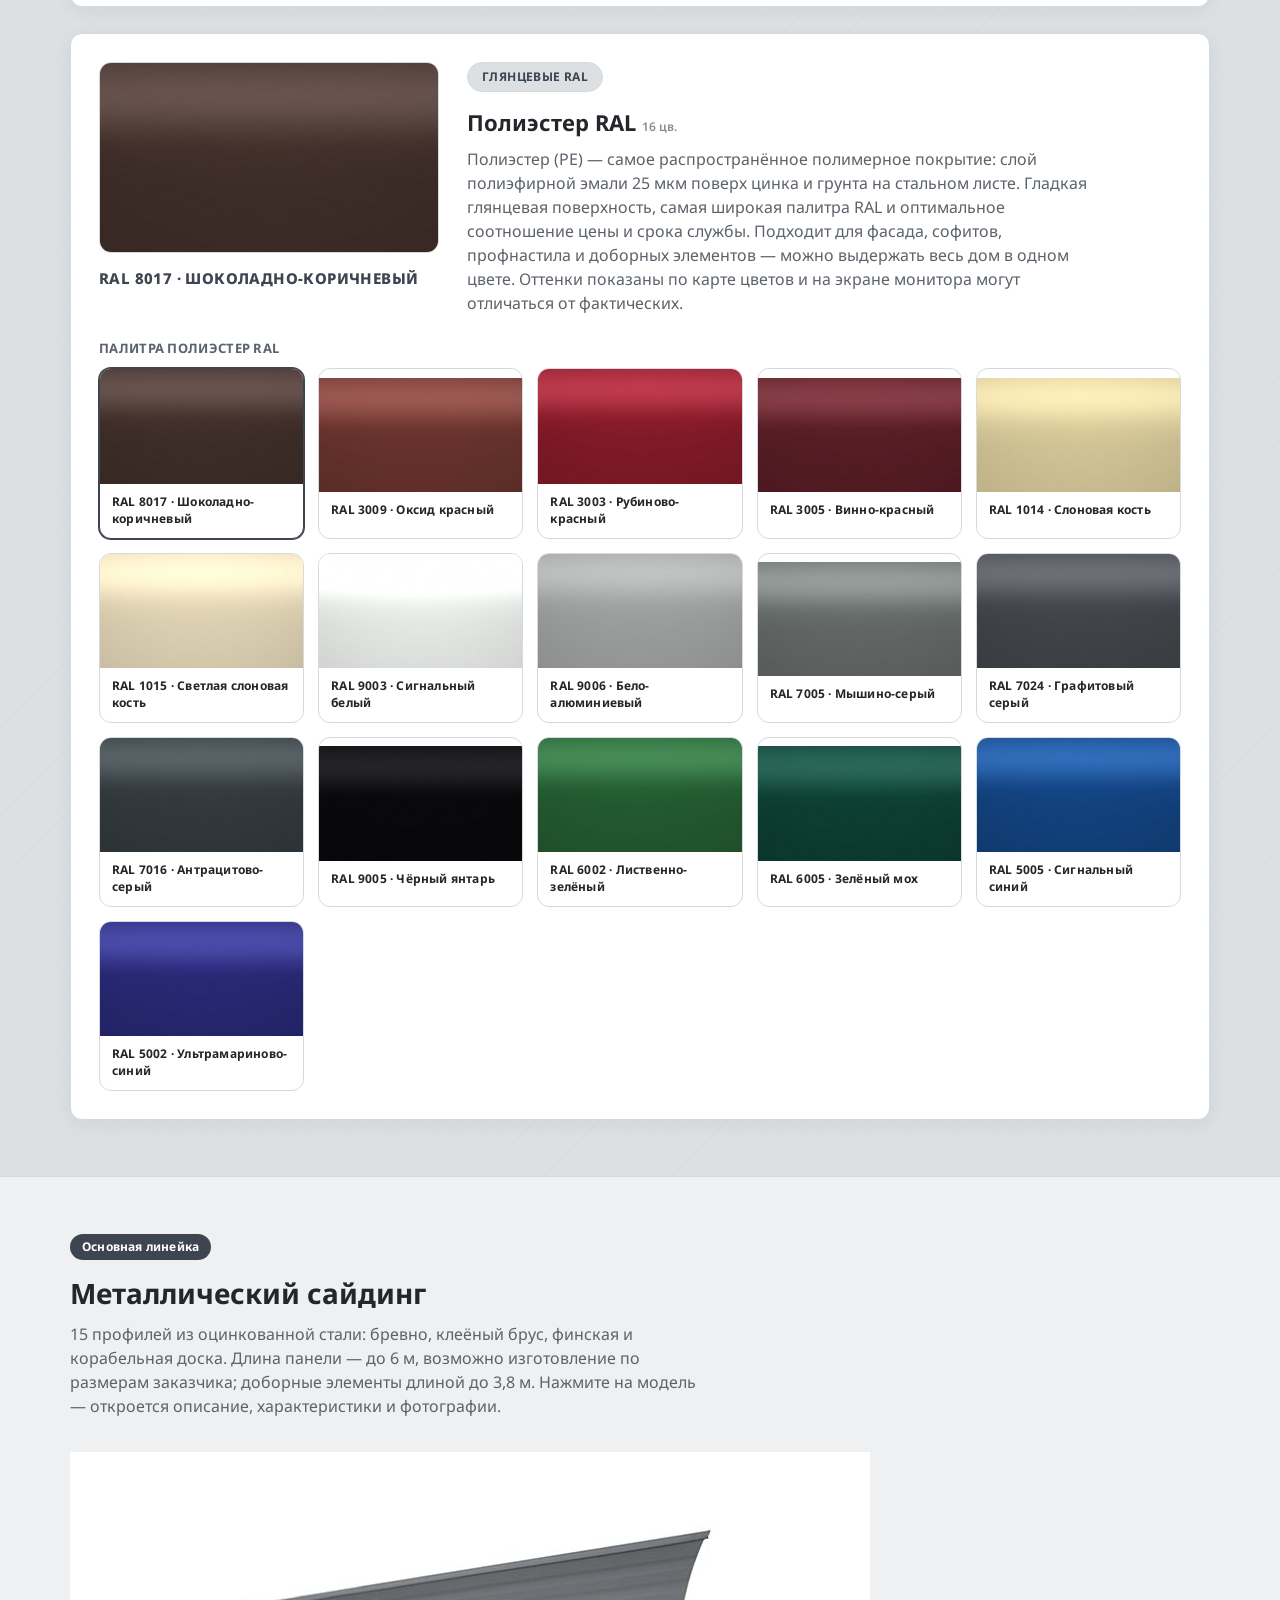
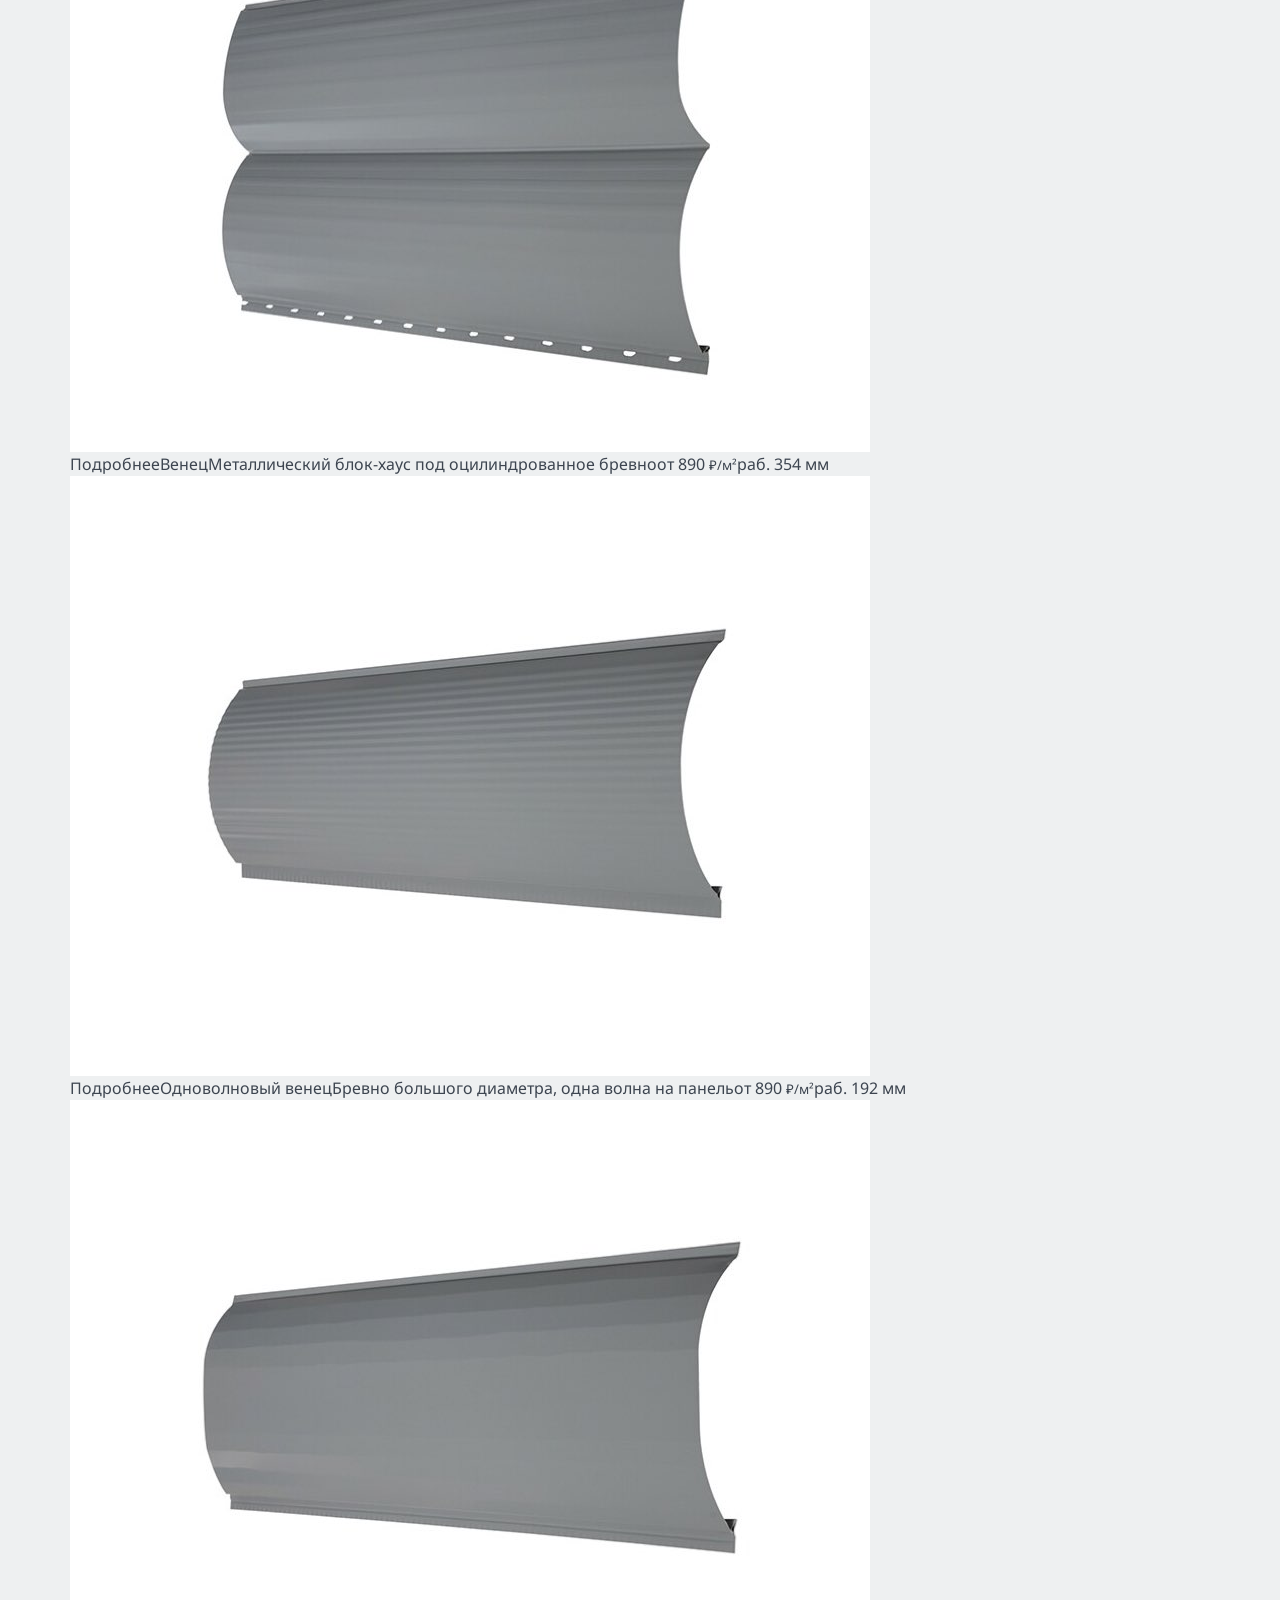
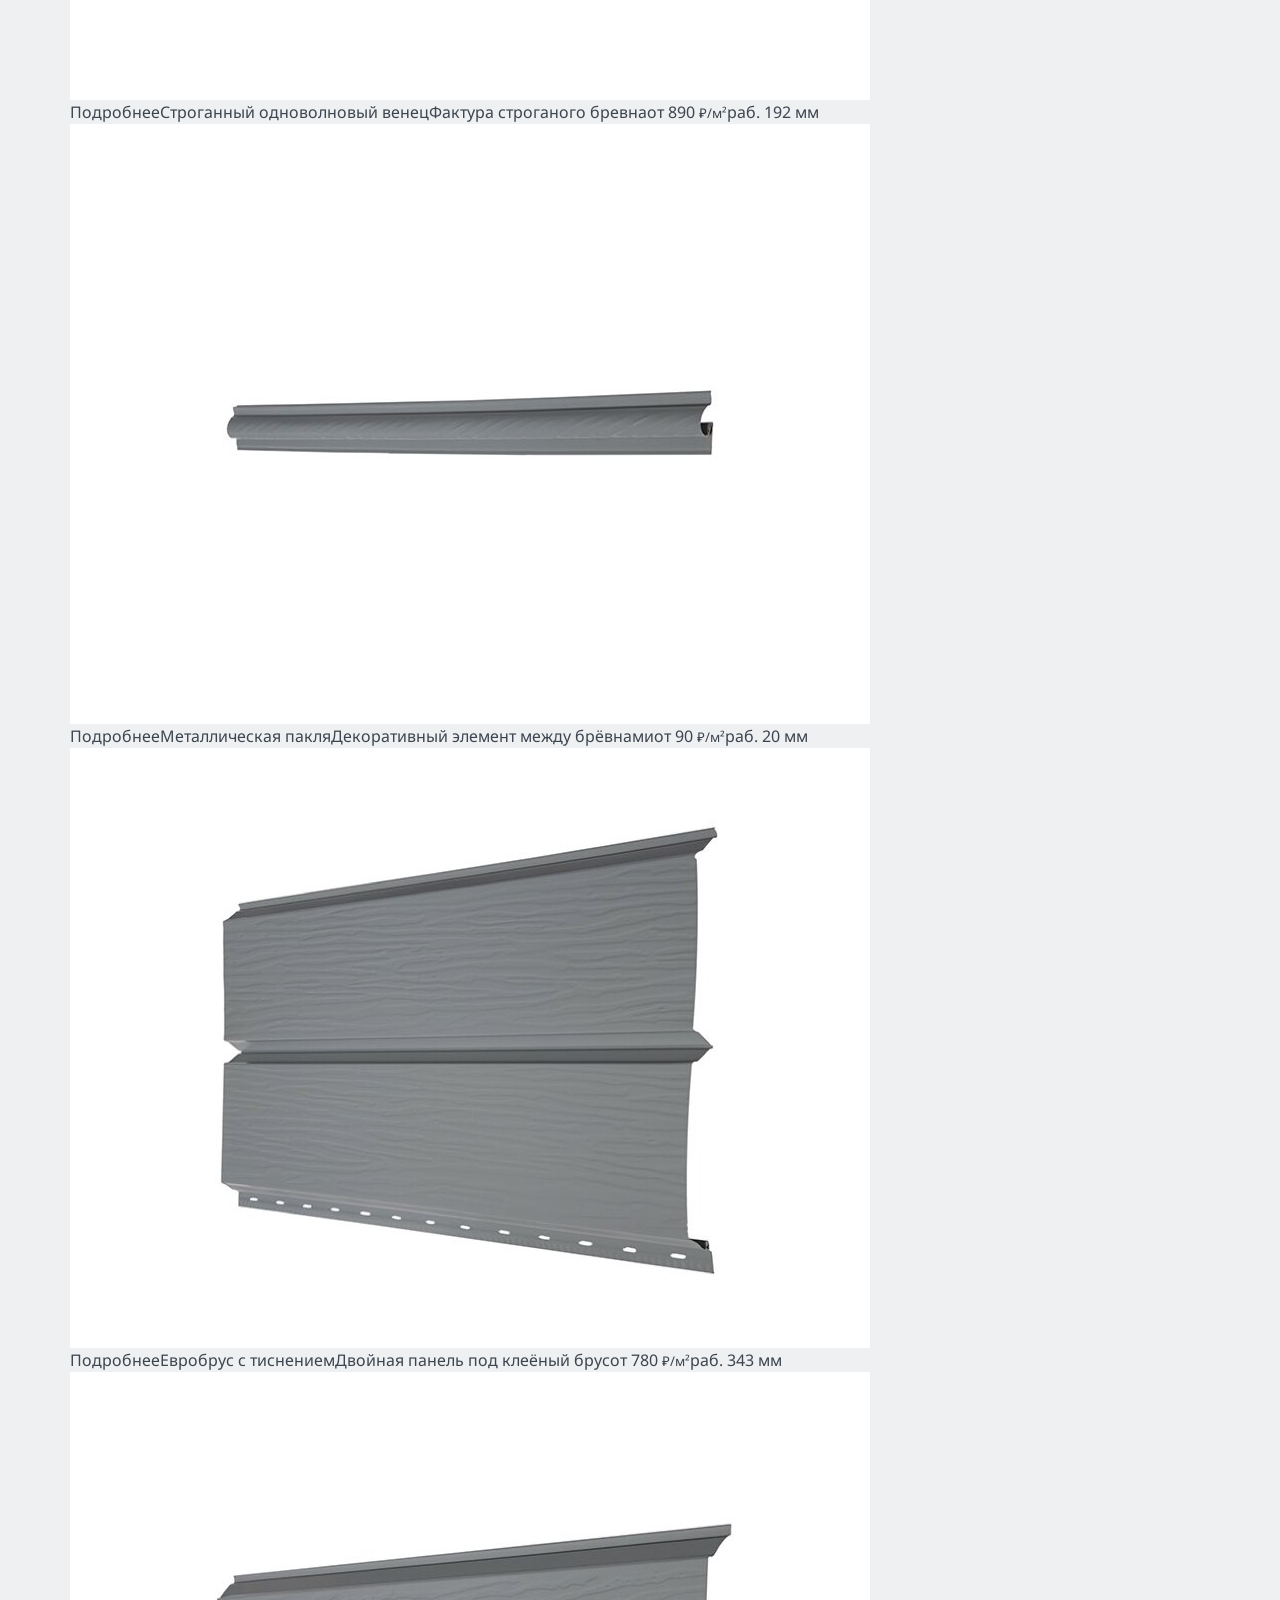
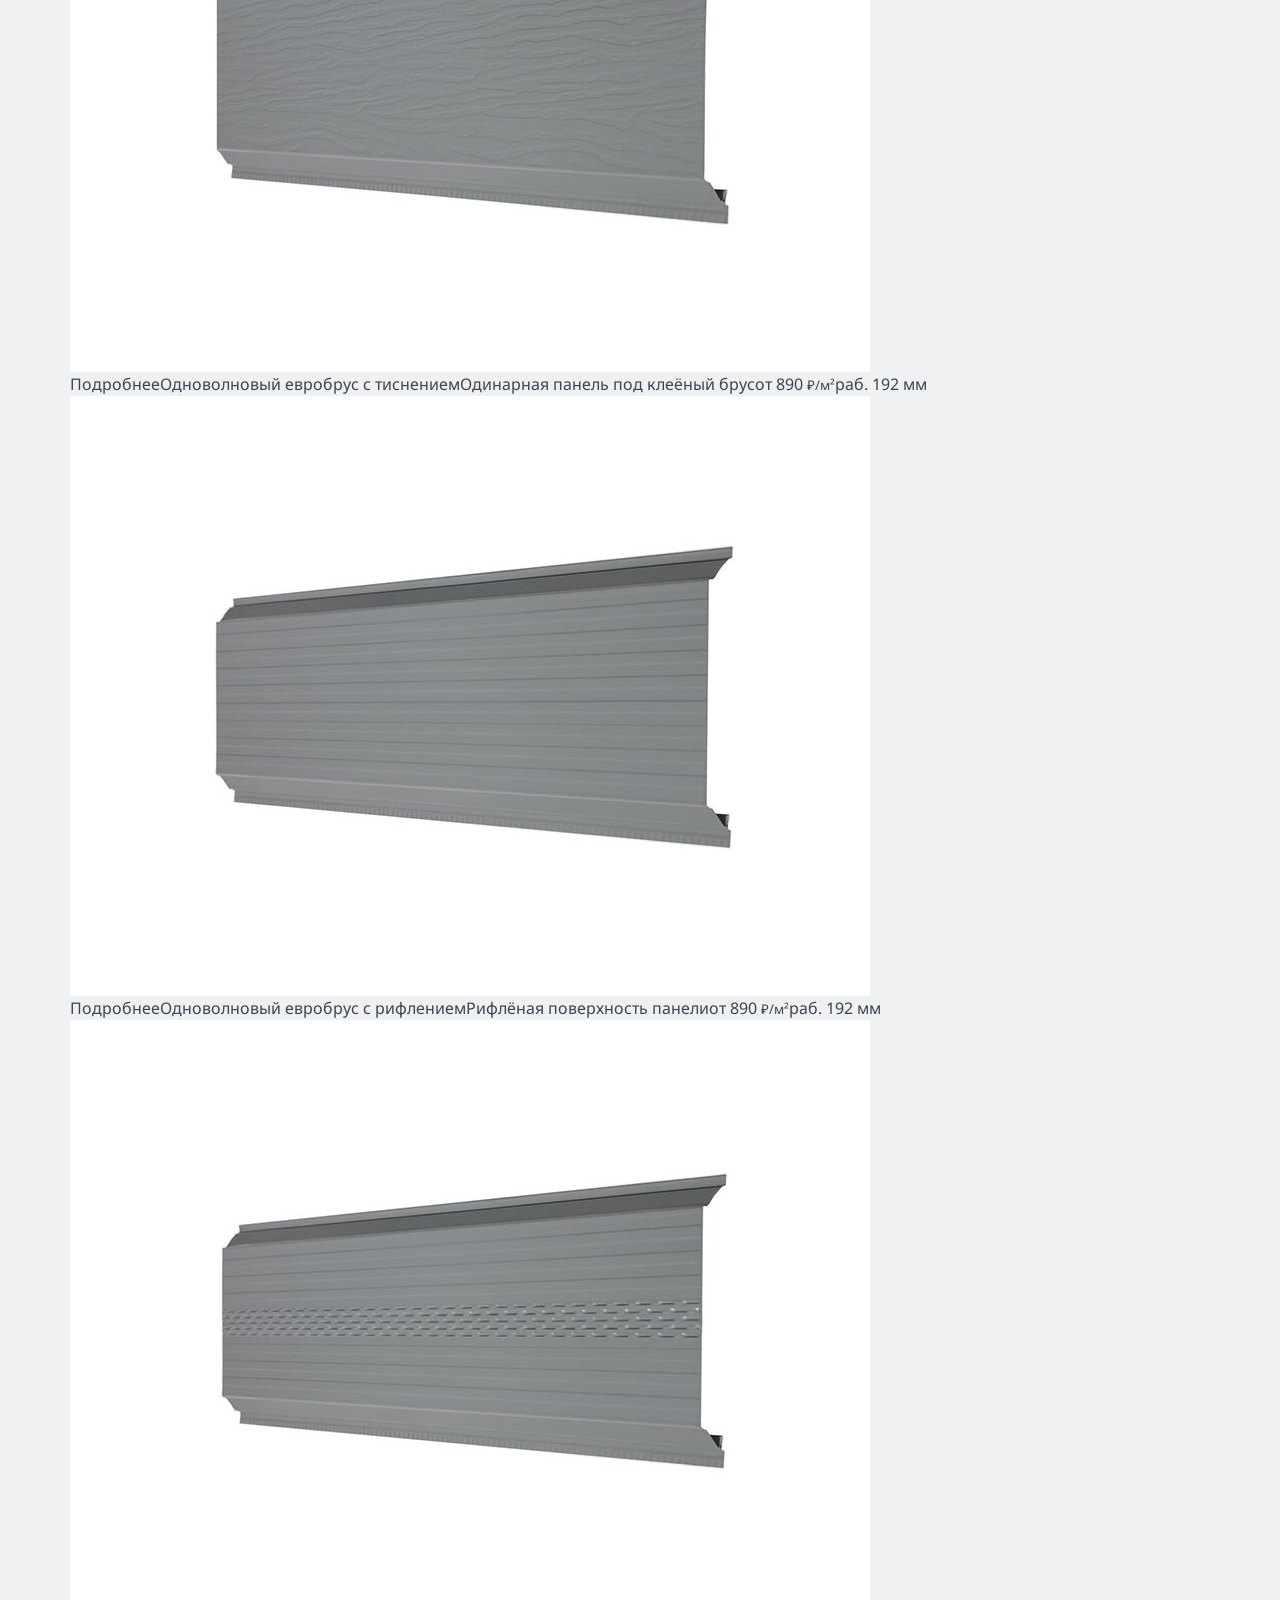
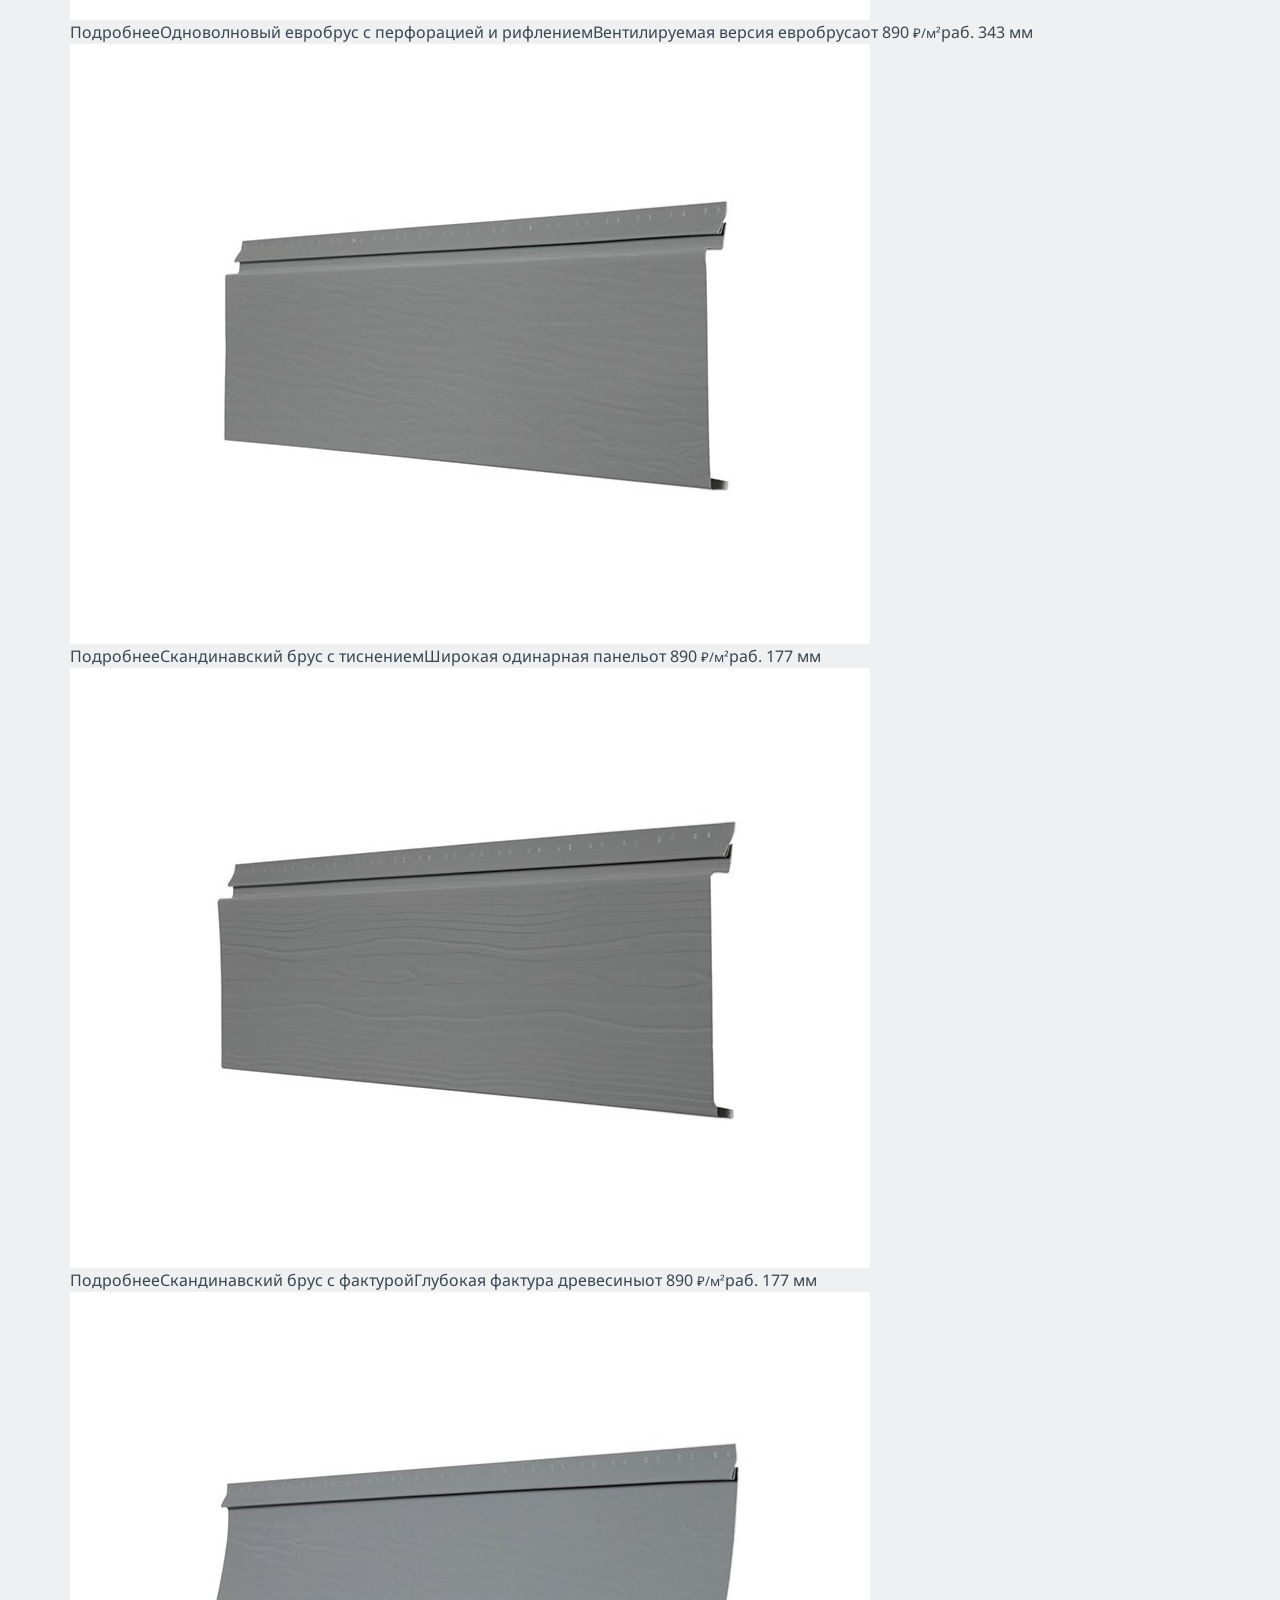
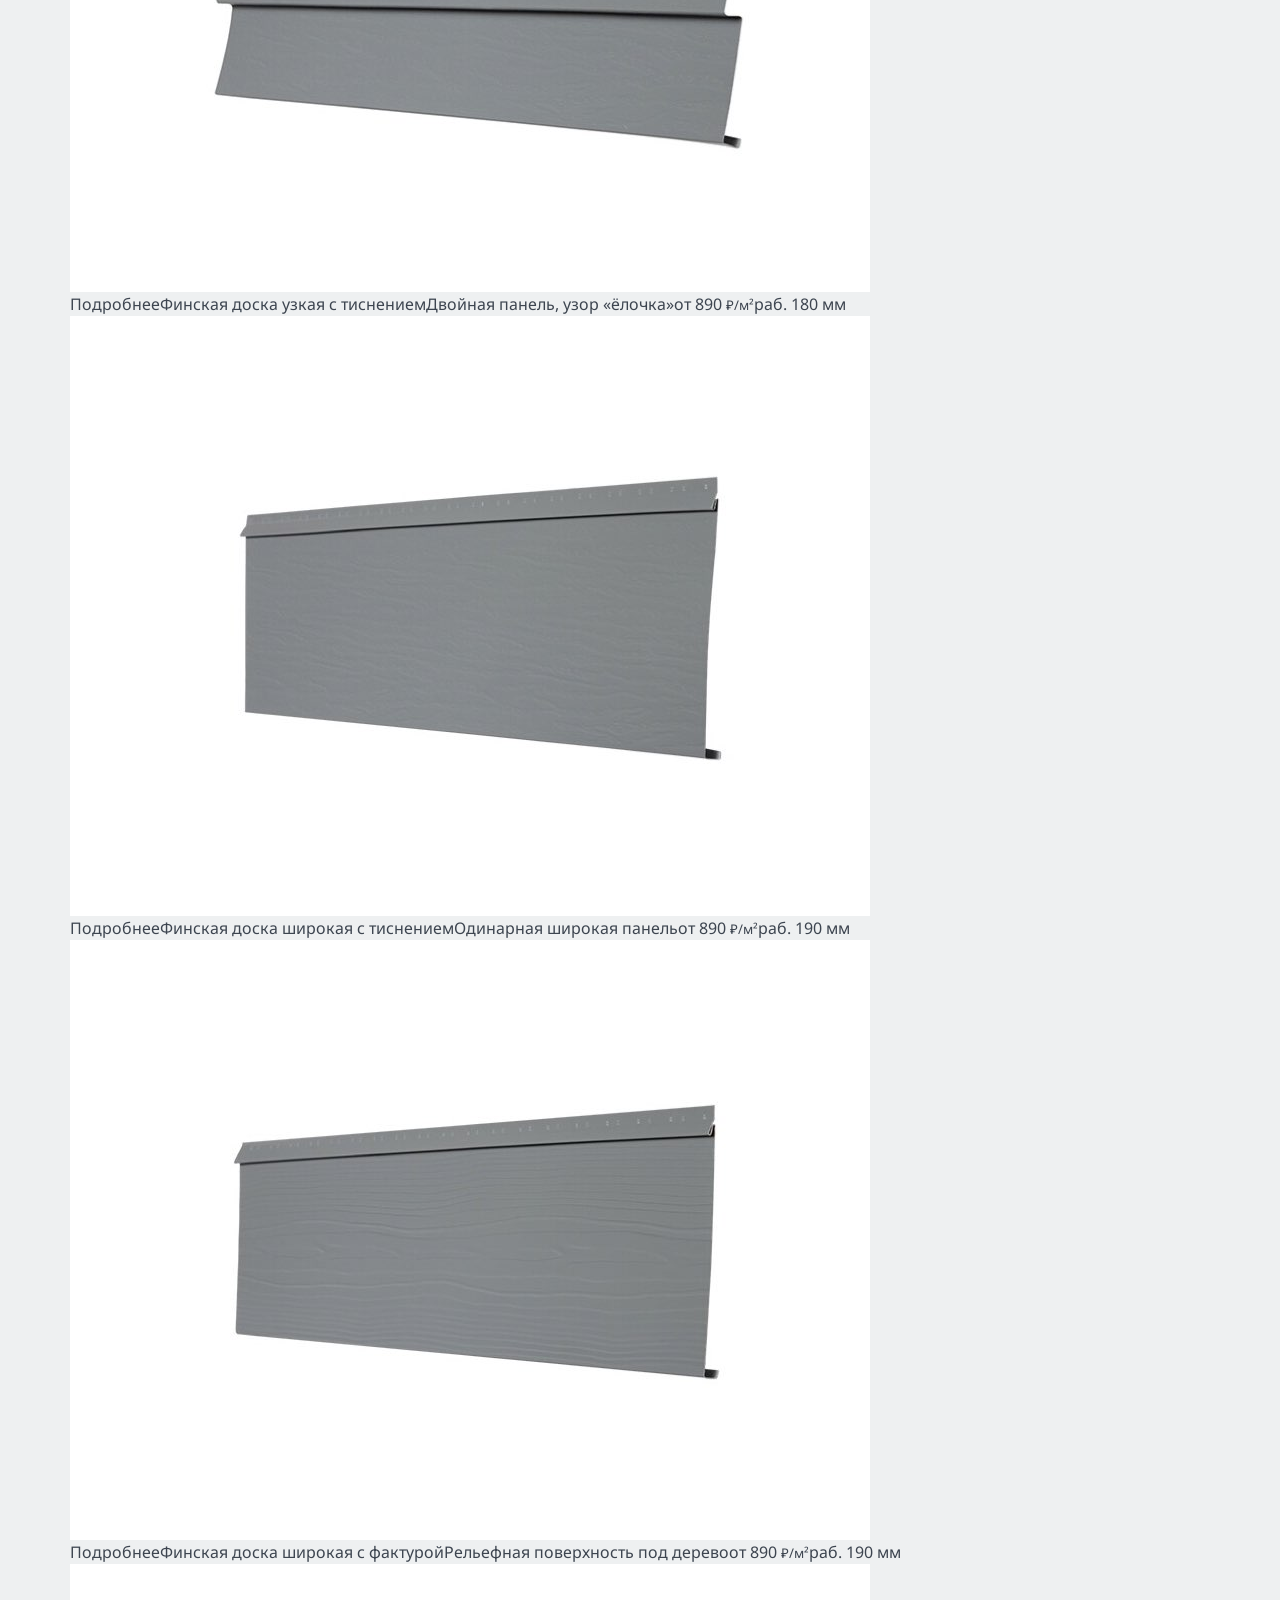
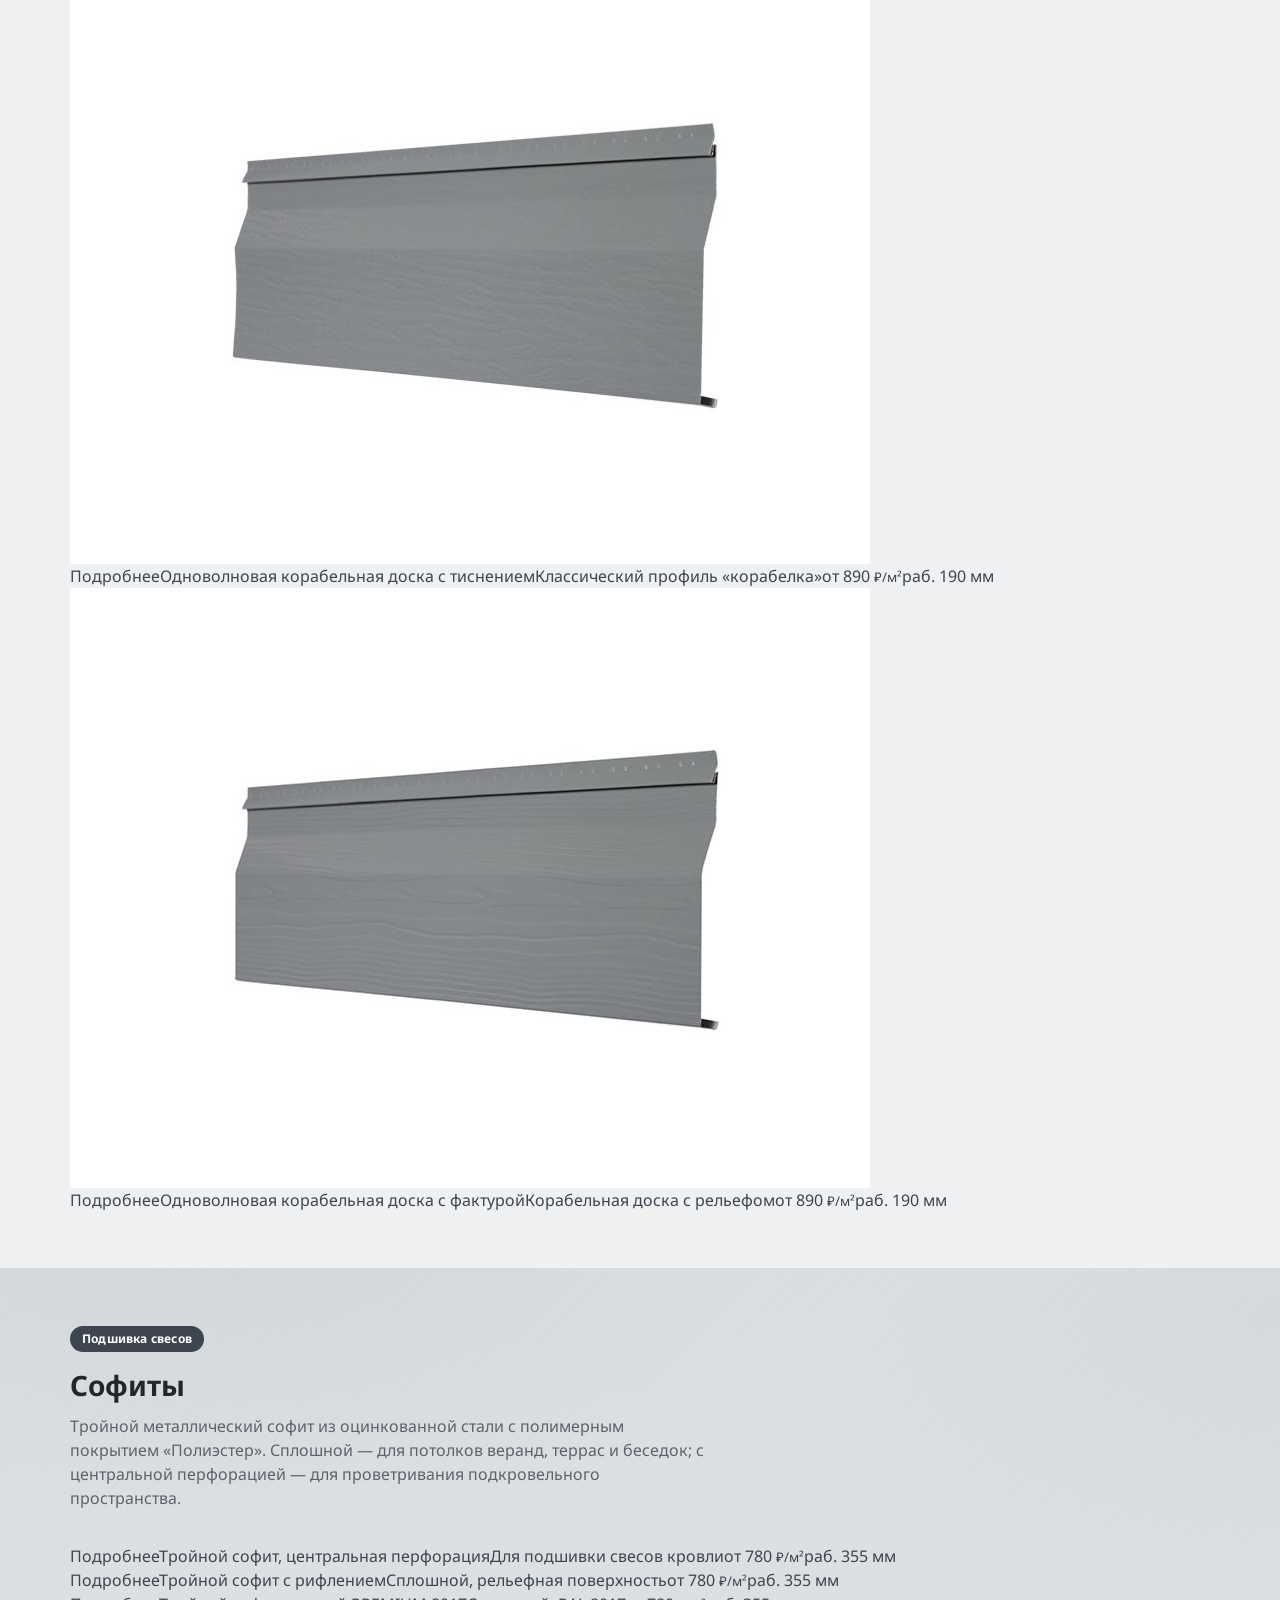
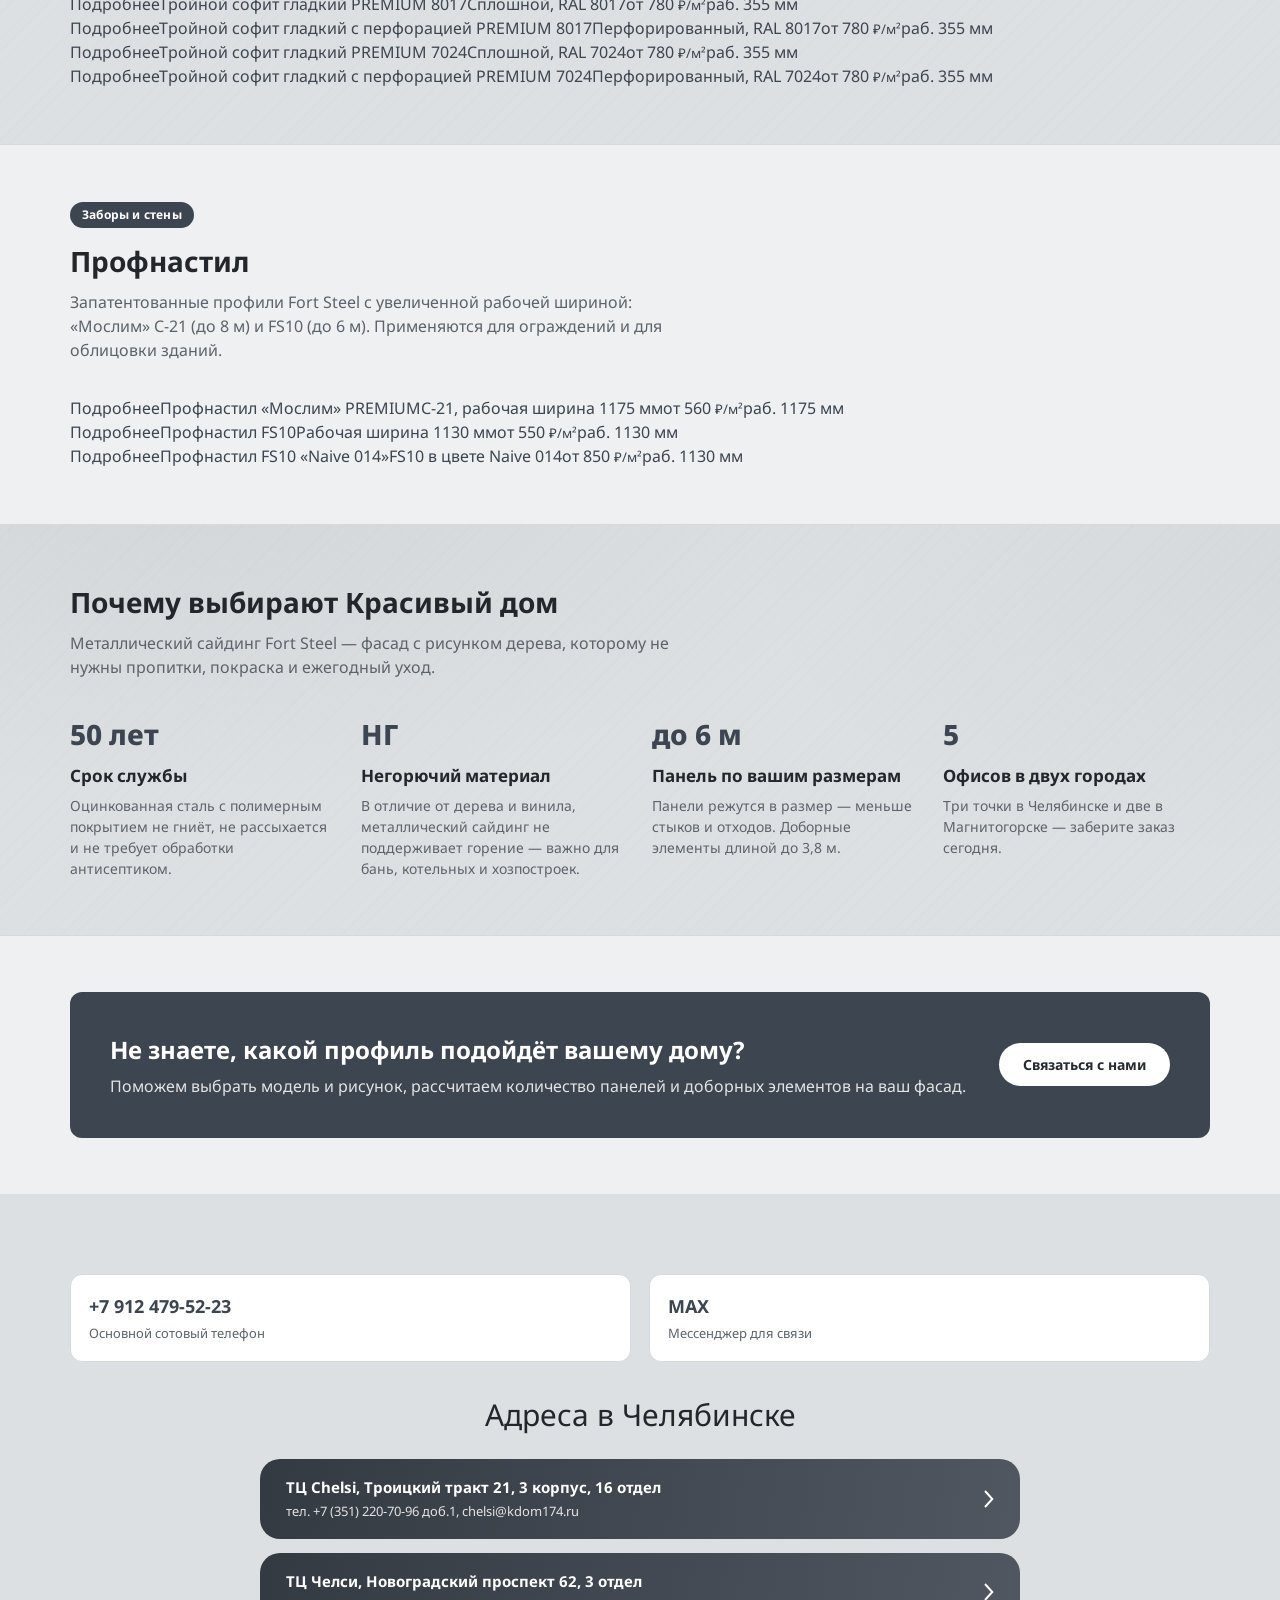
==== commit 0783ccff: "Шапка: фото дома под бревно" ====
--- a/index.html
+++ b/index.html
@@ -29,7 +29,7 @@
 </header>
 
 <section class="hero-v2" id="top">
-  <img class="hero-v2-bg" src="assets/images/hero/hero-graphite.jpg" alt="Дом в стиле барнхаус, облицованный металлическим сайдингом Fort Steel графитового цвета">
+  <img class="hero-v2-bg" src="assets/images/hero/hero-blockhouse.jpg" alt="Дом, облицованный металлическим сайдингом Fort Steel под бревно с покрытием Printech">
   <div class="hero-v2-logo">
     <img src="assets/images/logo-krasiviydom-white.png" alt="Красивый дом — Кровли, Фасады">
   </div>
@@ -225,7 +225,7 @@
   </div>
 </footer>
 
-<script src="assets/data.js?v=3"></script>
+<script src="assets/data.js?v=4"></script>
 <script src="assets/site.js?v=4"></script>
 <script>
 /* ==================================================================
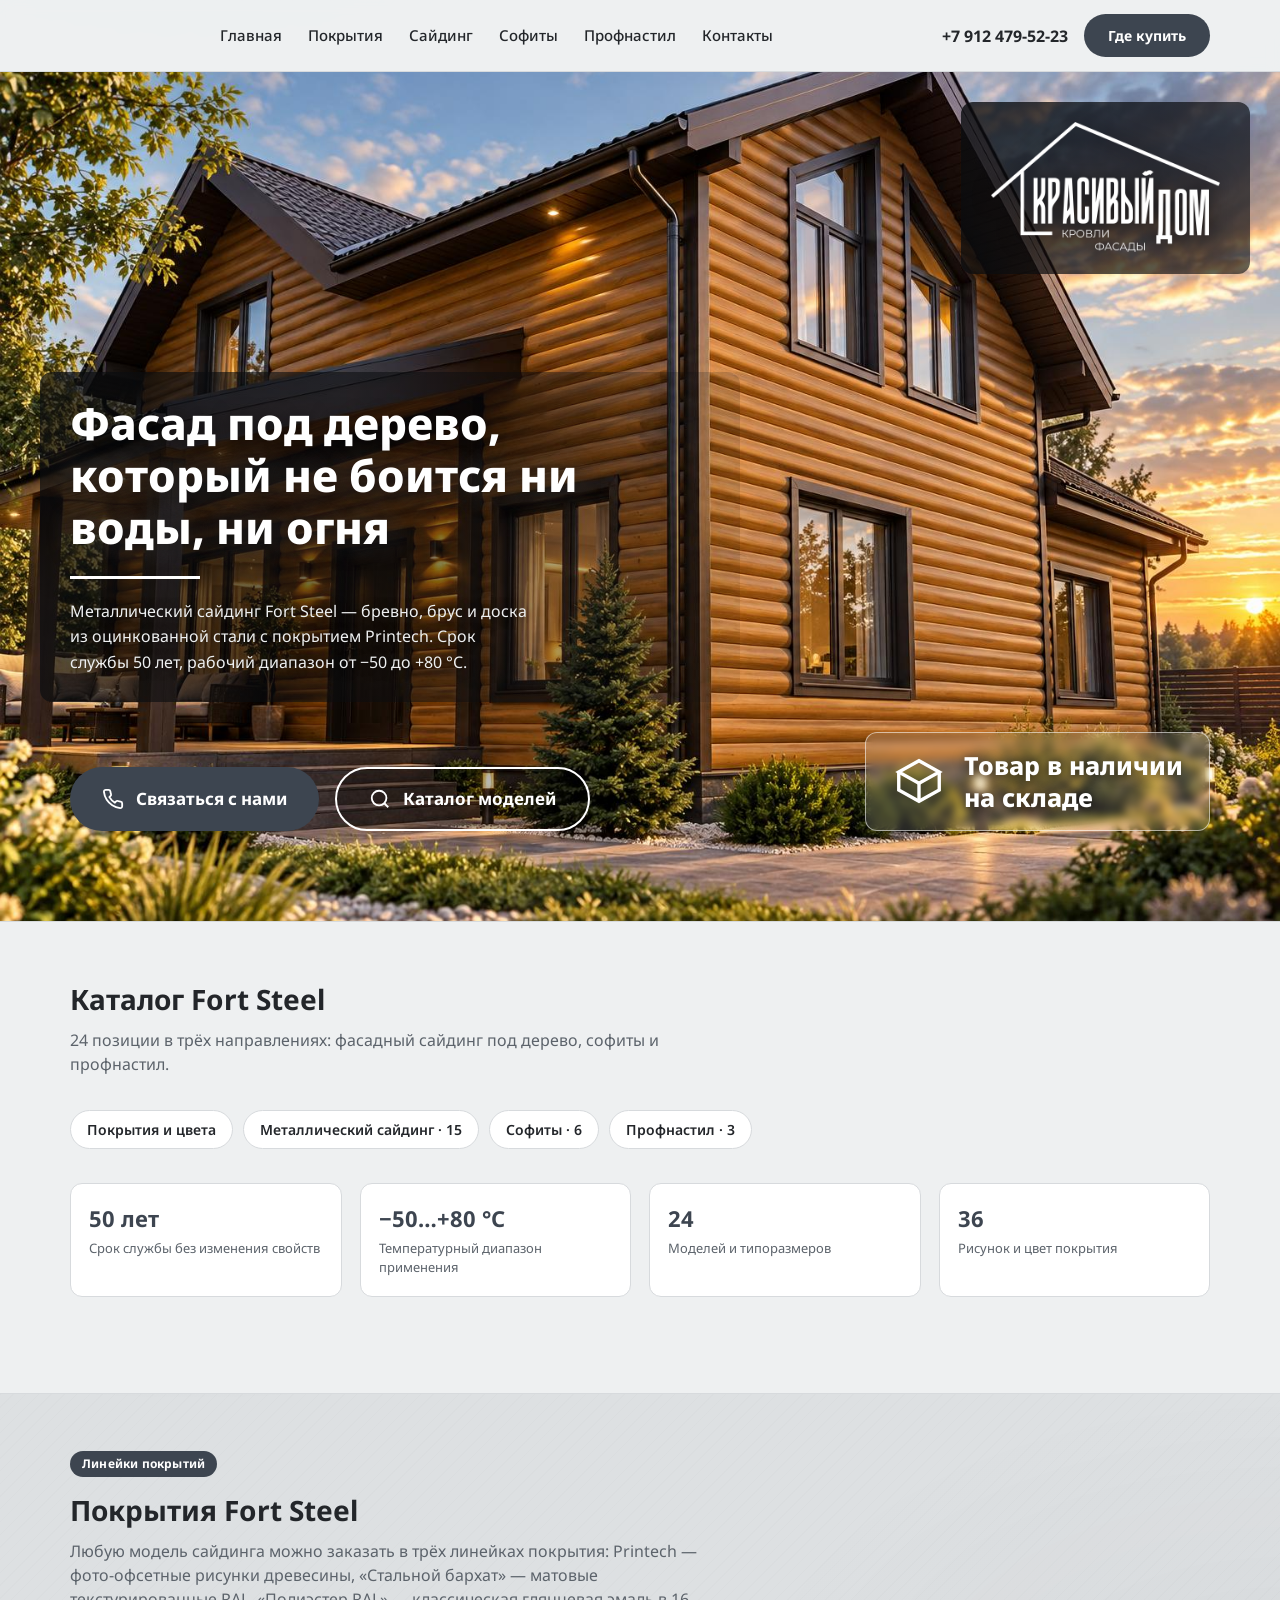
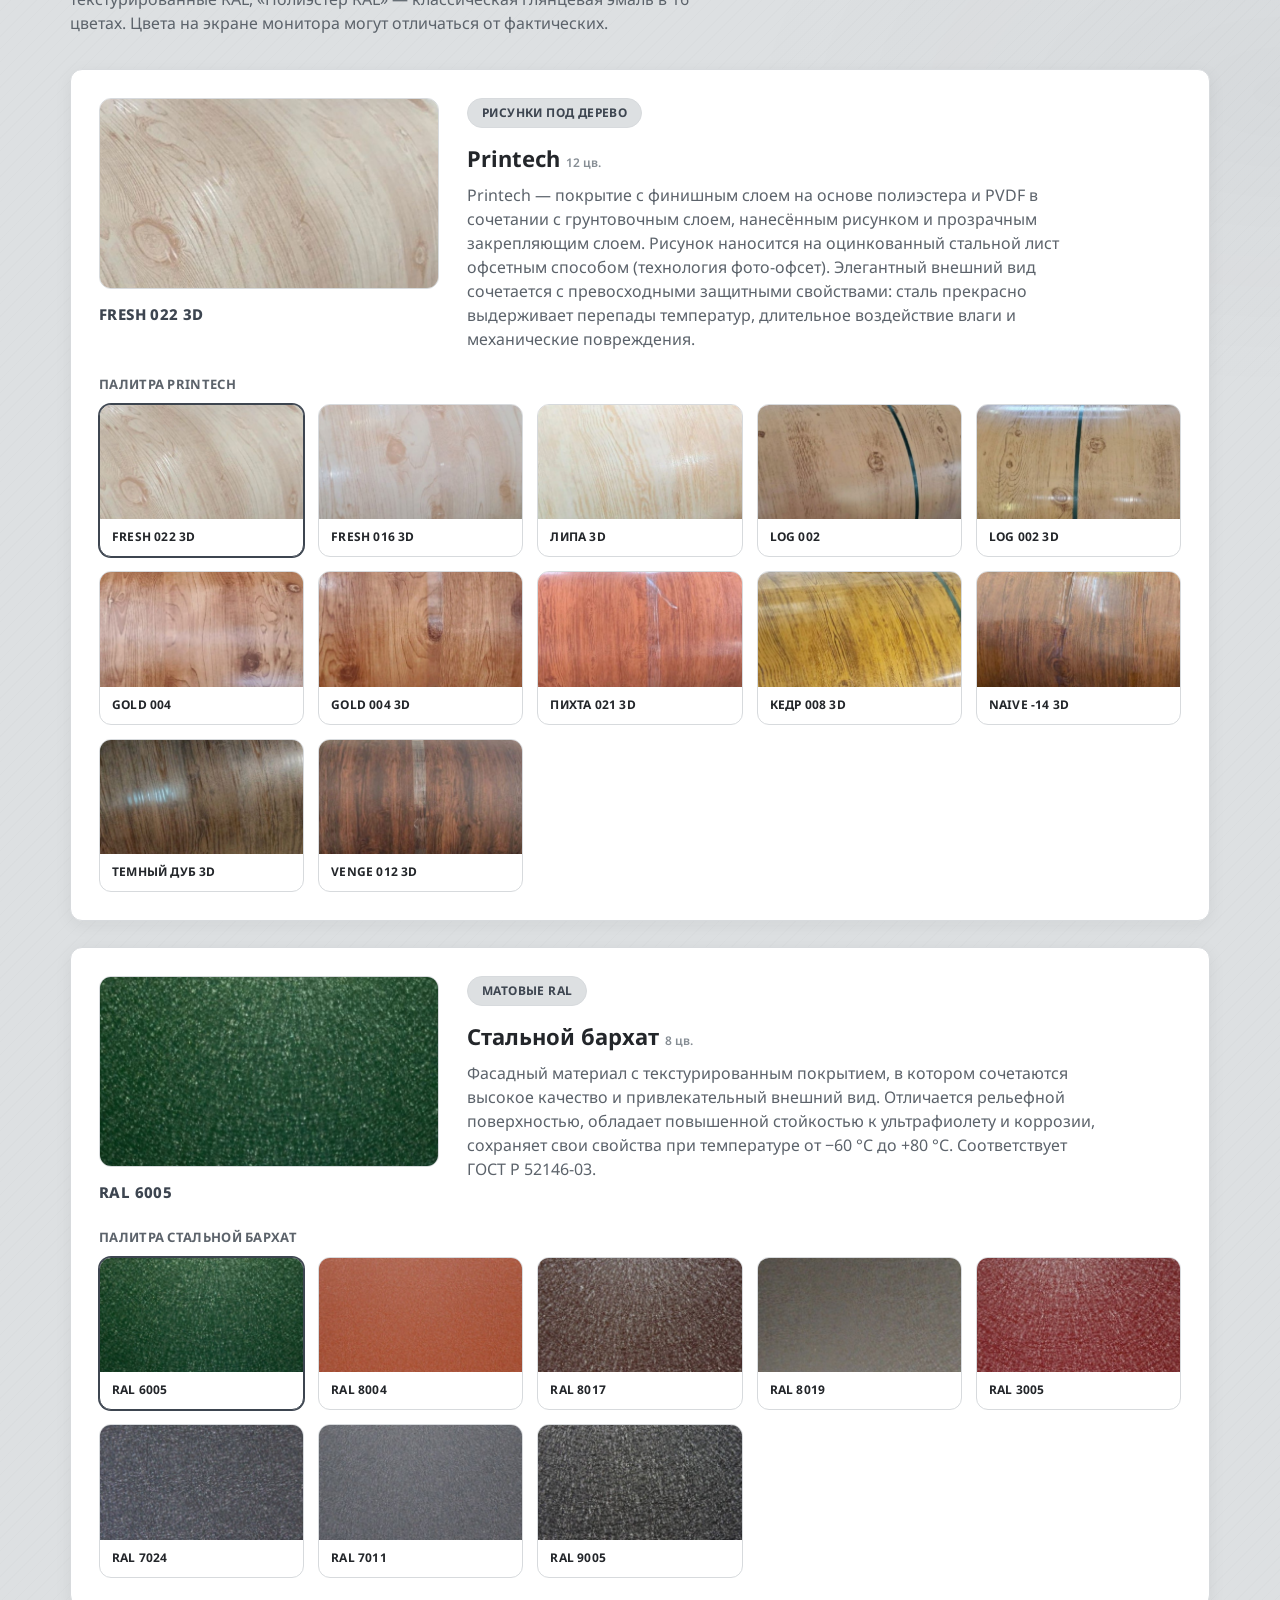
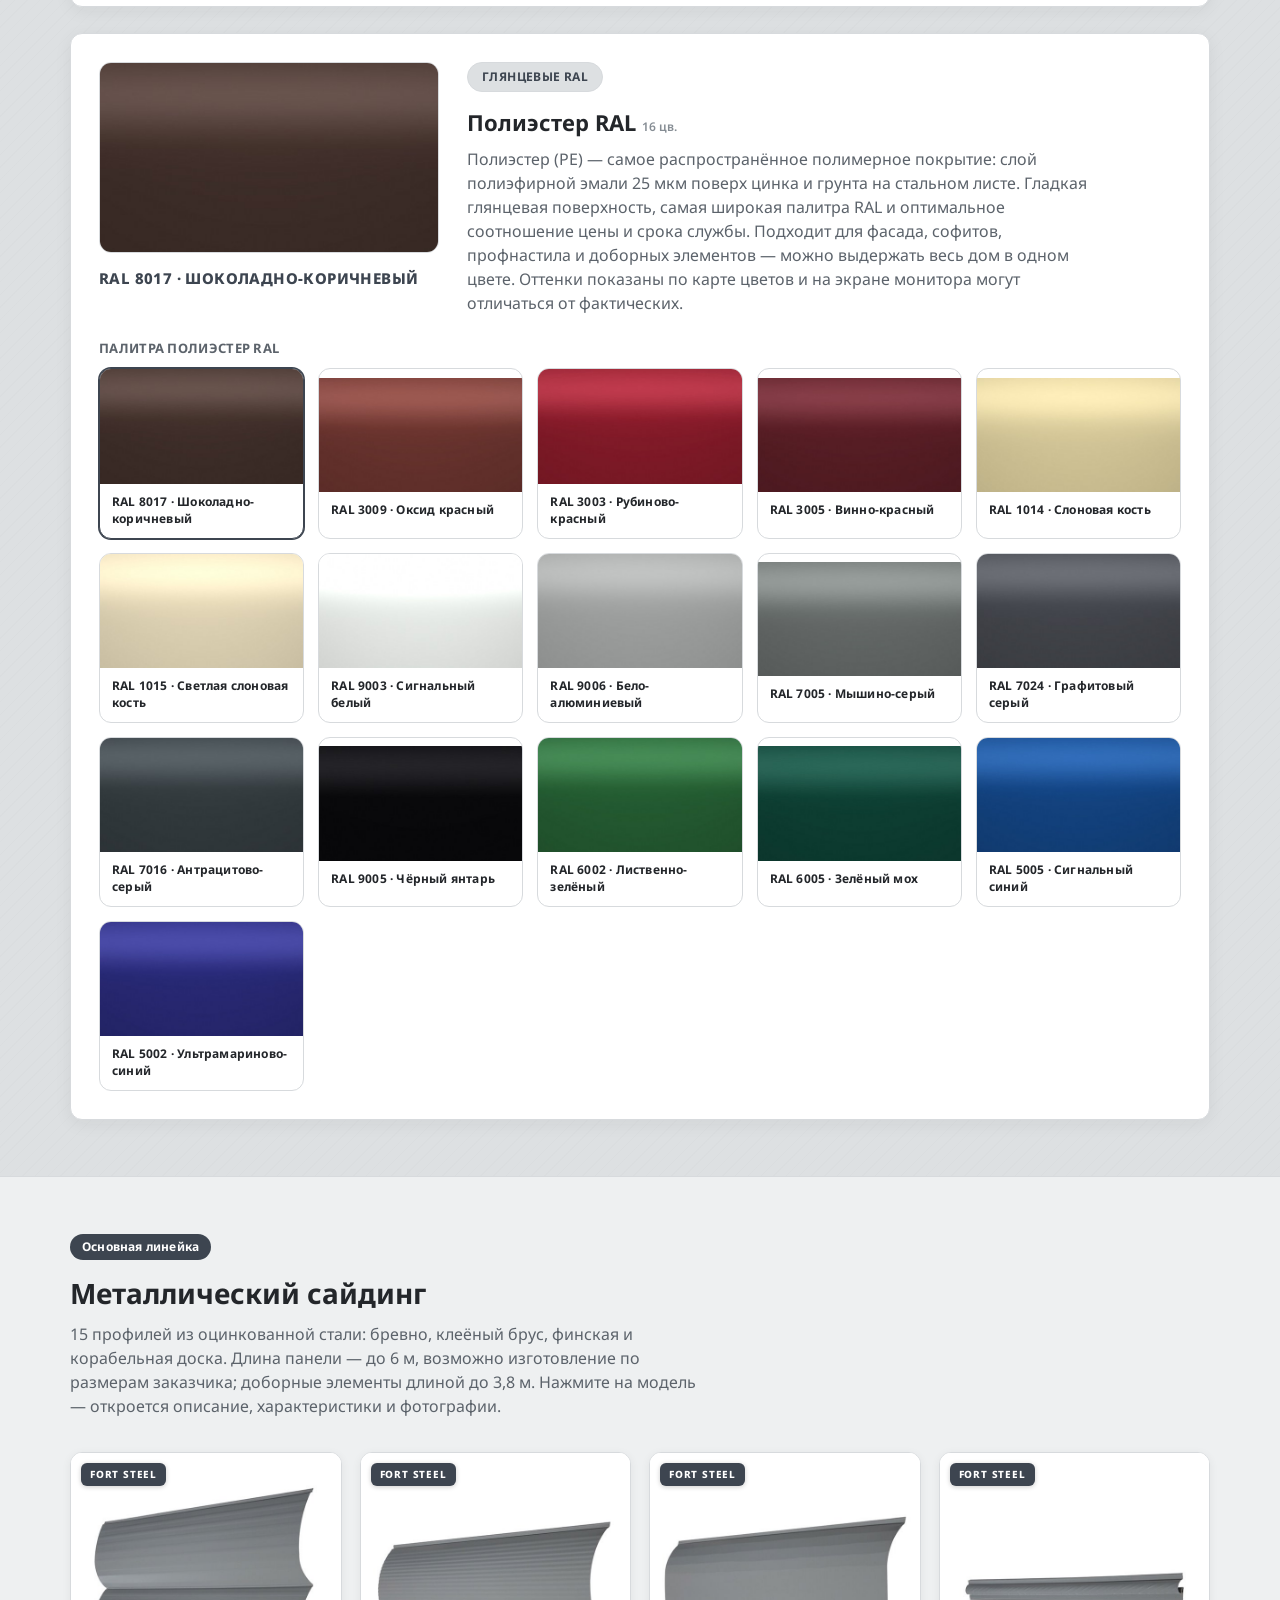
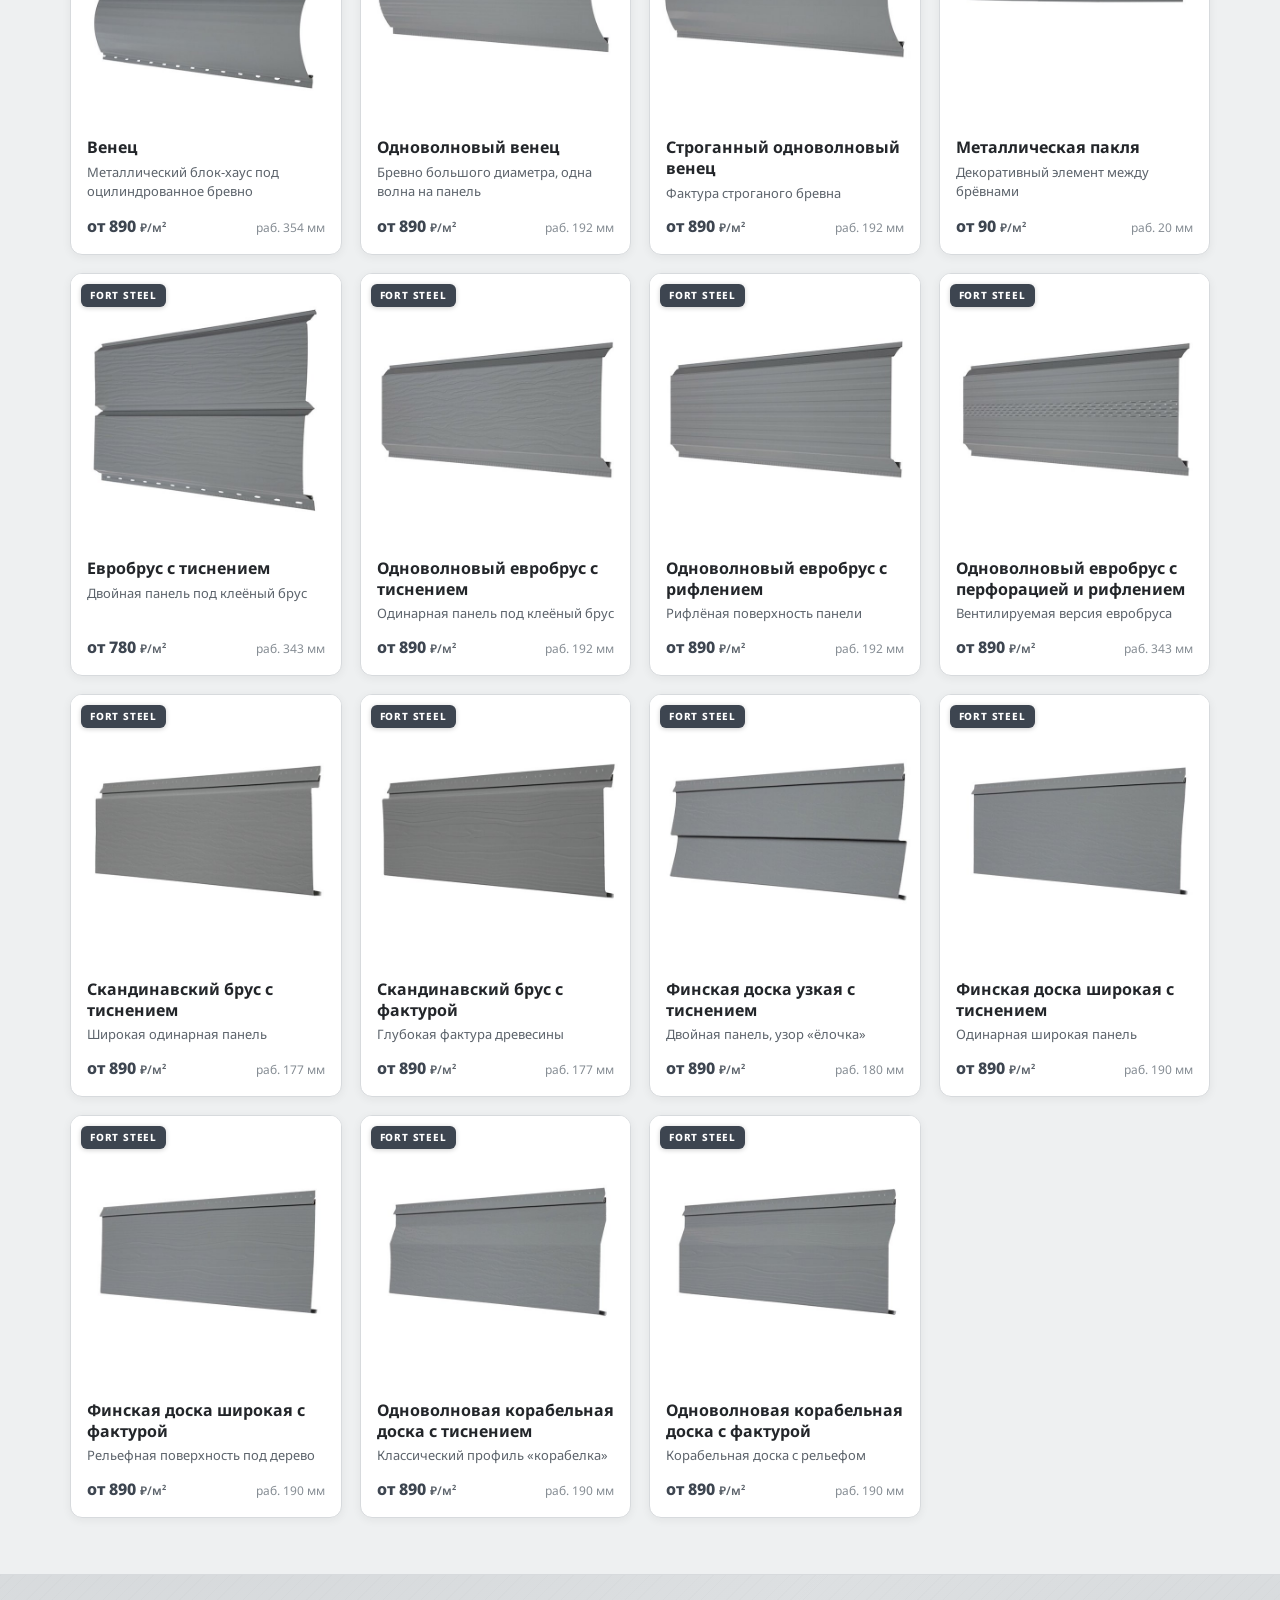
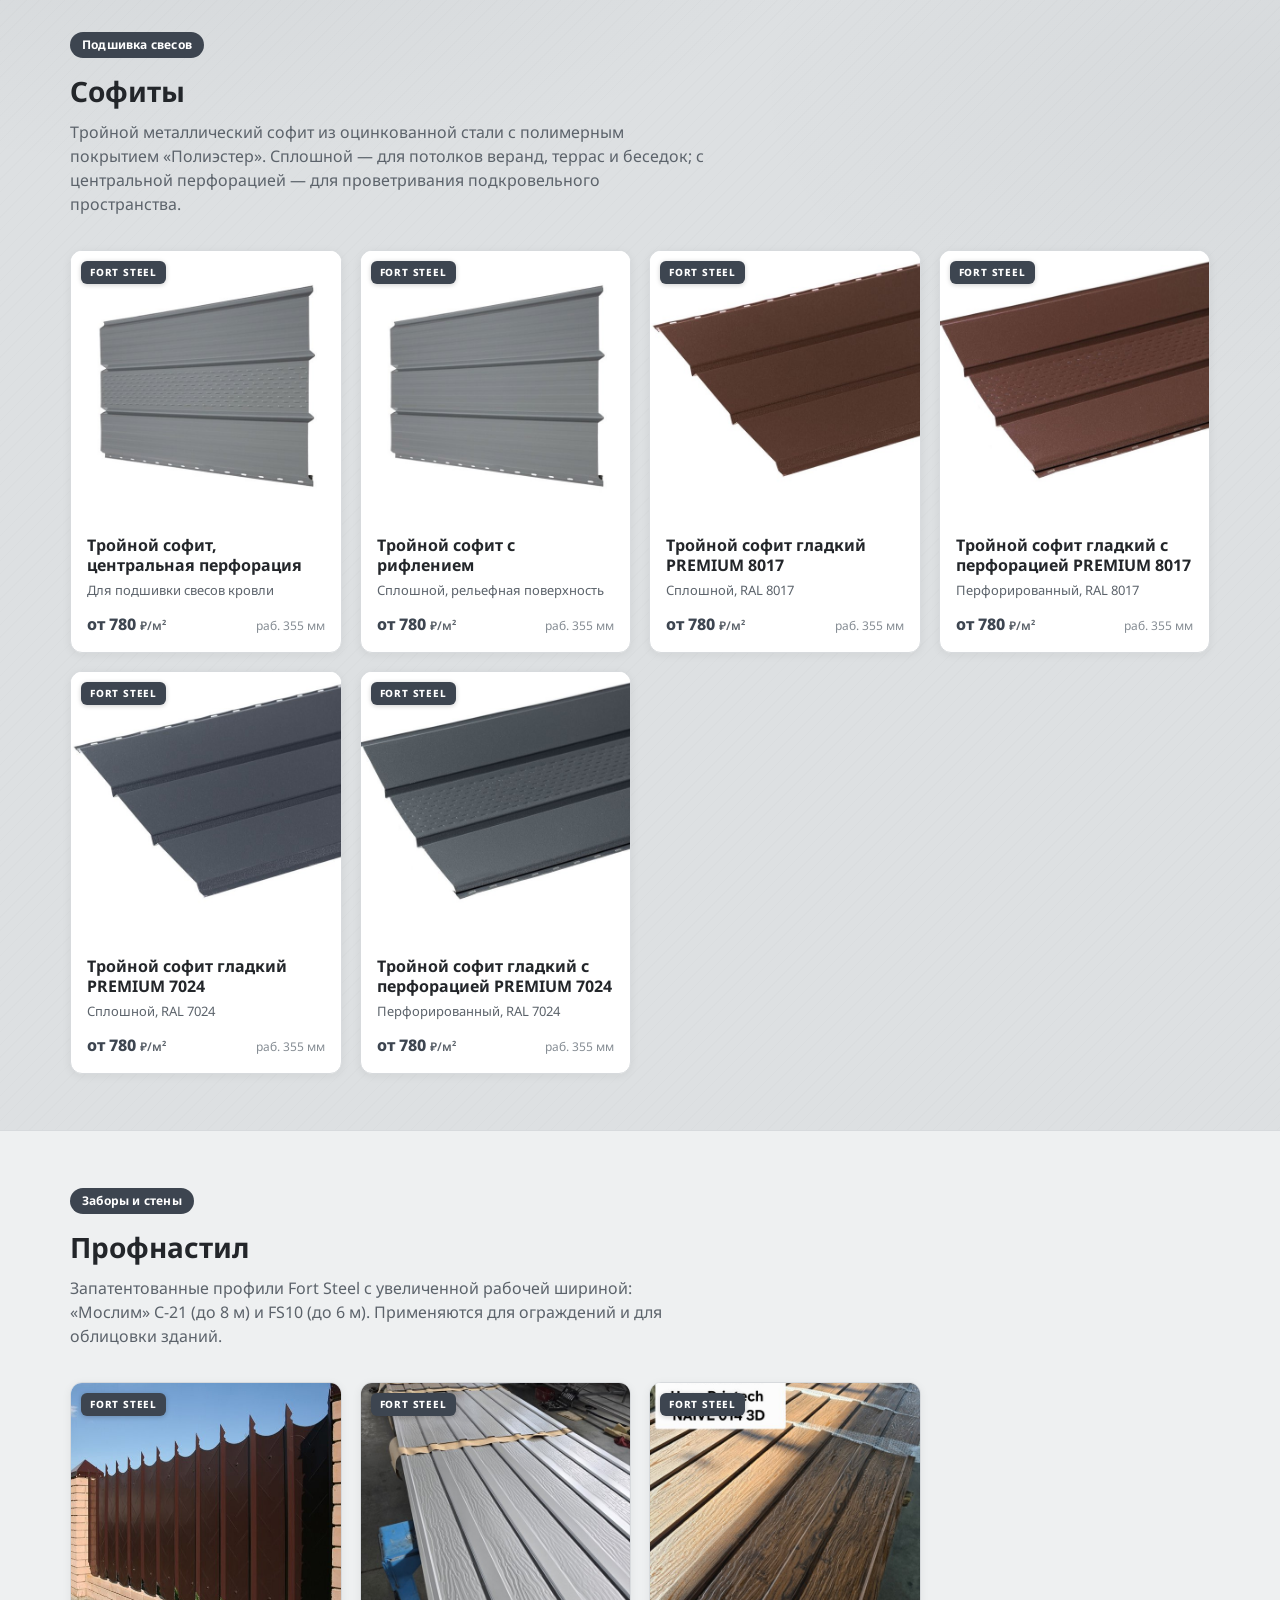
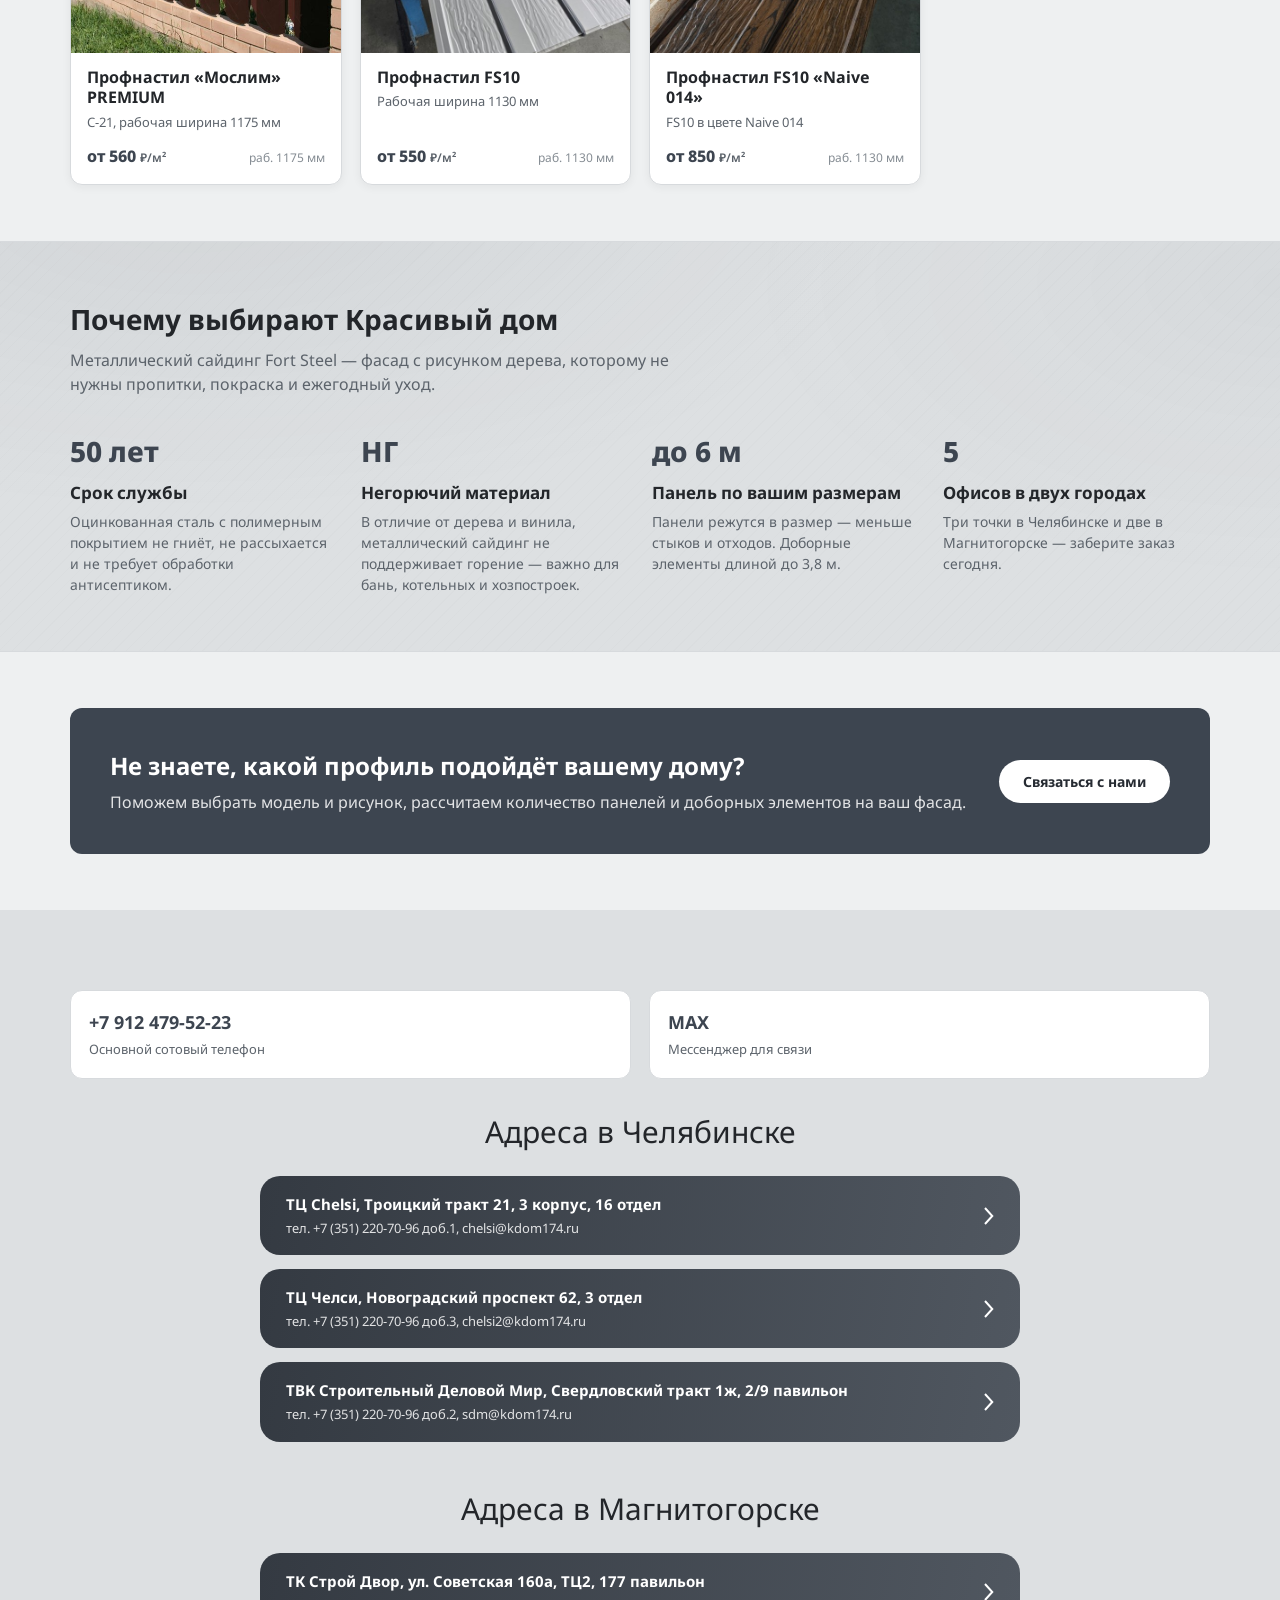
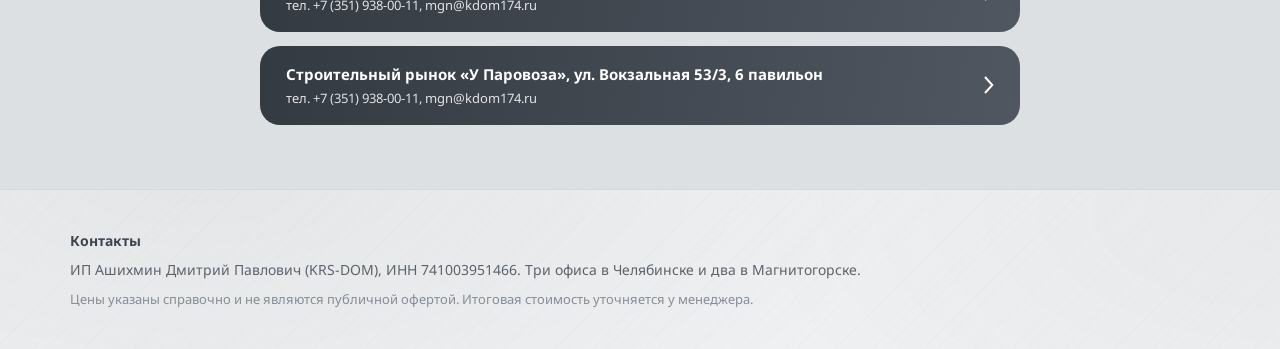
==== commit 97589da1: "style.css v4" ====
--- a/index.html
+++ b/index.html
@@ -7,7 +7,7 @@
 <meta name="description" content="Металлический сайдинг Fort Steel в Челябинске и Магнитогорске: 15 моделей сайдинга, софиты, профнастил «Мослим» и FS10. Покрытия Printech, «Стальной бархат» и «Полиэстер RAL» — 36 цветов и рисунков. Характеристики, цены, адреса офисов.">
 <link rel="preconnect" href="https://fonts.googleapis.com">
 <link href="https://fonts.googleapis.com/css2?family=Noto+Sans:wght@400;500;700;800&subset=cyrillic&display=swap" rel="stylesheet">
-<link rel="stylesheet" href="assets/style.css?v=3">
+<link rel="stylesheet" href="assets/style.css?v=4">
 </head>
 <body>
 
--- a/assets/style.css
+++ b/assets/style.css
@@ -138,20 +138,32 @@
 }
 .hero-v2-logo {
   position: absolute;
-  top: 190px;
-  right: 40px;
+  top: 30px;
+  right: 30px;
   z-index: 3;
   display: block;
+  padding: 20px 30px 22px;
+}
+/* тёмная подложка — как под заголовком, иначе белый логотип тонет в небе */
+.hero-v2-logo::before {
+  content: '';
+  position: absolute;
+  inset: 0;
+  border-radius: var(--radius);
+  background: linear-gradient(125deg, rgba(10,12,15,0.8) 0%, rgba(10,12,15,0.62) 100%);
+  z-index: 0;
 }
 .hero-v2-logo img {
-  height: 140px;
+  position: relative;
+  z-index: 1;
+  height: 130px;
   width: auto;
   display: block;
-  filter: drop-shadow(0 4px 16px rgba(0,0,0,0.45));
+  filter: drop-shadow(0 2px 10px rgba(0,0,0,0.7));
 }
 @media (max-width: 860px) {
-  .hero-v2-logo { top: 110px; right: 16px; }
-  .hero-v2-logo img { height: 70px; }
+  .hero-v2-logo { top: 14px; right: 14px; padding: 12px 17px 13px; }
+  .hero-v2-logo img { height: 62px; }
 }
 .hero-v2-inner {
   position: relative;
@@ -285,38 +297,6 @@
   max-width: 640px;
 }
 
-/* Series grid (home page) */
-.series-grid {
-  display: grid;
-  grid-template-columns: repeat(auto-fit, minmax(250px, 1fr));
-  gap: 22px;
-}
-.series-card {
-  border: 1px solid var(--border);
-  border-radius: var(--radius);
-  overflow: hidden;
-  background: var(--panel);
-  box-shadow: 0 2px 10px rgba(32,36,41,0.06);
-  transition: box-shadow .15s, transform .15s, border-color .15s;
-  display: flex;
-  flex-direction: column;
-}
-.series-card:hover {
-  box-shadow: 0 10px 30px rgba(32,36,41,0.14);
-  border-color: var(--gold);
-  transform: translateY(-2px);
-  text-decoration: none;
-}
-.series-card .img-wrap {
-  position: relative;
-  aspect-ratio: 1 / 1;
-  background: var(--media-bg-light);
-  display: flex;
-  align-items: center;
-  justify-content: center;
-  padding: 18px;
-}
-.series-card .img-wrap img { max-height: 100%; }
 .docke-badge {
   position: absolute;
   top: 10px;
@@ -329,10 +309,6 @@
   box-shadow: 0 1px 5px rgba(0,0,0,0.2);
   z-index: 2;
 }
-.series-card .body { padding: 18px 20px 22px; }
-.series-card h3 { margin: 0 0 6px; font-size: 18px; color: var(--text); }
-.series-card p { margin: 0; color: var(--muted); font-size: 14px; }
-.series-card .price-from { margin-top: 8px; color: var(--gold); font-weight: 700; font-size: 15px; }
 .tag {
   display: inline-block;
   font-size: 12px;
@@ -652,31 +628,206 @@
    ============================================================ */
 
 /* Изображения товаров — фото на белом фоне, а не PNG с прозрачностью */
-.series-card .img-wrap,
 .collection-hero,
 .product-card .img-wrap { background: #fff; }
-.series-card .img-wrap { aspect-ratio: 4 / 3; padding: 0; display: block; overflow: hidden; }
-.series-card .img-wrap img {
-  position: absolute; top: 0; left: 0;
-  width: 100%; height: 100%; object-fit: cover; max-height: none;
-}
 .product-card .img-wrap { aspect-ratio: 4 / 3; overflow: hidden; position: relative; display: block; }
 .product-card .img-wrap img {
   position: absolute; top: 0; left: 0;
   width: 100%; height: 100%; object-fit: cover; border-radius: 6px;
 }
 
-/* Карточка модели в сетке */
-.series-card .meta {
+
+/* ---------- Компактная сетка моделей: 4 плитки в ряд ---------- */
+.model-grid {
+  display: grid;
+  grid-template-columns: repeat(4, minmax(0, 1fr));
+  gap: 18px;
+}
+@media (max-width: 1080px) { .model-grid { grid-template-columns: repeat(3, minmax(0, 1fr)); } }
+@media (max-width: 820px)  { .model-grid { grid-template-columns: repeat(2, minmax(0, 1fr)); gap: 14px; } }
+@media (max-width: 420px)  { .model-grid { gap: 10px; } }
+
+.model-tile {
+  display: flex;
+  flex-direction: column;
+  border: 1px solid var(--border);
+  border-radius: var(--radius);
+  overflow: hidden;
+  background: var(--panel);
+  box-shadow: 0 2px 10px rgba(32,36,41,0.06);
+  color: var(--text);
+  cursor: pointer;
+  transition: box-shadow .15s, transform .15s, border-color .15s;
+}
+.model-tile:hover {
+  box-shadow: 0 10px 30px rgba(32,36,41,0.16);
+  border-color: var(--gold);
+  transform: translateY(-2px);
+  text-decoration: none;
+}
+.model-tile-media {
+  position: relative;
+  display: block;
+  aspect-ratio: 1 / 1;
+  background: #fff;
+  overflow: hidden;
+}
+.model-tile-media img {
+  position: absolute;
+  top: 0;
+  left: 0;
+  width: 100%;
+  height: 100%;
+  object-fit: cover;
+}
+.model-tile-hint {
+  position: absolute;
+  left: 0;
+  right: 0;
+  bottom: 0;
+  padding: 26px 12px 9px;
+  font-size: 12px;
+  font-weight: 800;
+  letter-spacing: .4px;
+  text-transform: uppercase;
+  color: #fff;
+  background: linear-gradient(to top, rgba(14,16,19,0.8), rgba(14,16,19,0));
+  opacity: 0;
+  transition: opacity .15s;
+}
+.model-tile:hover .model-tile-hint { opacity: 1; }
+.model-tile-body {
+  display: flex;
+  flex-direction: column;
+  flex: 1;
+  padding: 14px 16px 16px;
+}
+.model-tile-name {
+  display: block;
+  font-size: 16px;
+  font-weight: 700;
+  line-height: 1.3;
+  margin-bottom: 5px;
+  color: var(--text);
+}
+.model-tile-short {
+  display: -webkit-box;
+  -webkit-line-clamp: 2;
+  -webkit-box-orient: vertical;
+  overflow: hidden;
+  font-size: 13px;
+  line-height: 1.45;
+  color: var(--muted);
+}
+.model-tile-meta {
   display: flex;
   align-items: baseline;
   justify-content: space-between;
-  gap: 10px;
-  margin-top: 10px;
-}
-.series-card .meta .price { color: var(--gold); font-weight: 800; font-size: 16px; white-space: nowrap; }
-.series-card .meta .price small { font-weight: 600; font-size: 12px; color: var(--muted); }
-.series-card .meta .width { color: var(--muted-2); font-size: 12px; }
+  gap: 8px;
+  margin-top: auto;
+  padding-top: 12px;
+}
+.model-tile-meta .price { color: var(--gold); font-weight: 800; font-size: 16px; white-space: nowrap; }
+.model-tile-meta .price small { font-weight: 600; font-size: 12px; color: var(--muted); }
+.model-tile-meta .width { color: var(--muted-2); font-size: 12px; white-space: nowrap; }
+
+@media (max-width: 820px) {
+  .model-tile-body { padding: 12px 13px 14px; }
+  .model-tile-name { font-size: 15px; }
+  .model-tile-meta .price { font-size: 15px; }
+}
+@media (max-width: 420px) {
+  .model-tile-body { padding: 10px 11px 12px; }
+  .model-tile-name { font-size: 14px; }
+  .model-tile-short { -webkit-line-clamp: 3; font-size: 12px; }
+  .model-tile-meta { padding-top: 9px; flex-wrap: wrap; gap: 2px 8px; }
+  .model-tile-meta .price { font-size: 14px; }
+}
+
+/* ---------- Всплывающее окно модели ---------- */
+.model-modal {
+  position: fixed;
+  top: 0;
+  left: 0;
+  right: 0;
+  bottom: 0;
+  z-index: 200;
+  display: none;
+  overflow-y: auto;
+  -webkit-overflow-scrolling: touch;
+}
+.model-modal.is-open { display: block; }
+.model-modal-backdrop {
+  position: fixed;
+  top: 0;
+  left: 0;
+  right: 0;
+  bottom: 0;
+  background: rgba(18,20,24,0.62);
+}
+.model-modal-dialog {
+  position: relative;
+  width: calc(100% - 40px);
+  max-width: 980px;
+  margin: 40px auto;
+  background: var(--panel);
+  border: 1px solid var(--border);
+  border-radius: var(--radius);
+  box-shadow: 0 30px 90px rgba(0,0,0,0.4);
+  padding: 28px;
+}
+.model-modal .collection-head { margin-bottom: 0; }
+.model-modal .collection-title-row { padding-right: 44px; }
+.model-modal-close {
+  position: absolute;
+  top: 14px;
+  right: 14px;
+  z-index: 2;
+  width: 38px;
+  height: 38px;
+  padding: 0;
+  border: 1px solid var(--border);
+  border-radius: 50%;
+  background: var(--panel);
+  color: var(--text);
+  font-size: 24px;
+  line-height: 1;
+  font-family: inherit;
+  cursor: pointer;
+  display: flex;
+  align-items: center;
+  justify-content: center;
+}
+.model-modal-close:hover { background: var(--gold); border-color: var(--gold); color: #fff; }
+
+.model-thumbs {
+  display: grid;
+  grid-template-columns: repeat(5, 1fr);
+  gap: 8px;
+  width: 100%;
+}
+.model-thumb {
+  position: relative;
+  aspect-ratio: 4 / 3;
+  padding: 0;
+  overflow: hidden;
+  border: 1px solid var(--border);
+  border-radius: 8px;
+  background: #fff;
+  cursor: pointer;
+  appearance: none;
+  -webkit-appearance: none;
+  transition: border-color .15s;
+}
+.model-thumb img { width: 100%; height: 100%; object-fit: cover; }
+.model-thumb:hover { border-color: var(--gold); }
+.model-thumb.is-active { border-color: var(--gold); box-shadow: 0 0 0 1px var(--gold); }
+
+@media (max-width: 640px) {
+  .model-modal-dialog { width: calc(100% - 20px); margin: 12px auto; padding: 18px; }
+  .model-modal .collection-title-row { padding-right: 40px; }
+  .model-thumbs { grid-template-columns: repeat(4, 1fr); }
+}
 
 /* Бейдж бренда поверх карточки */
 .fs-badge {
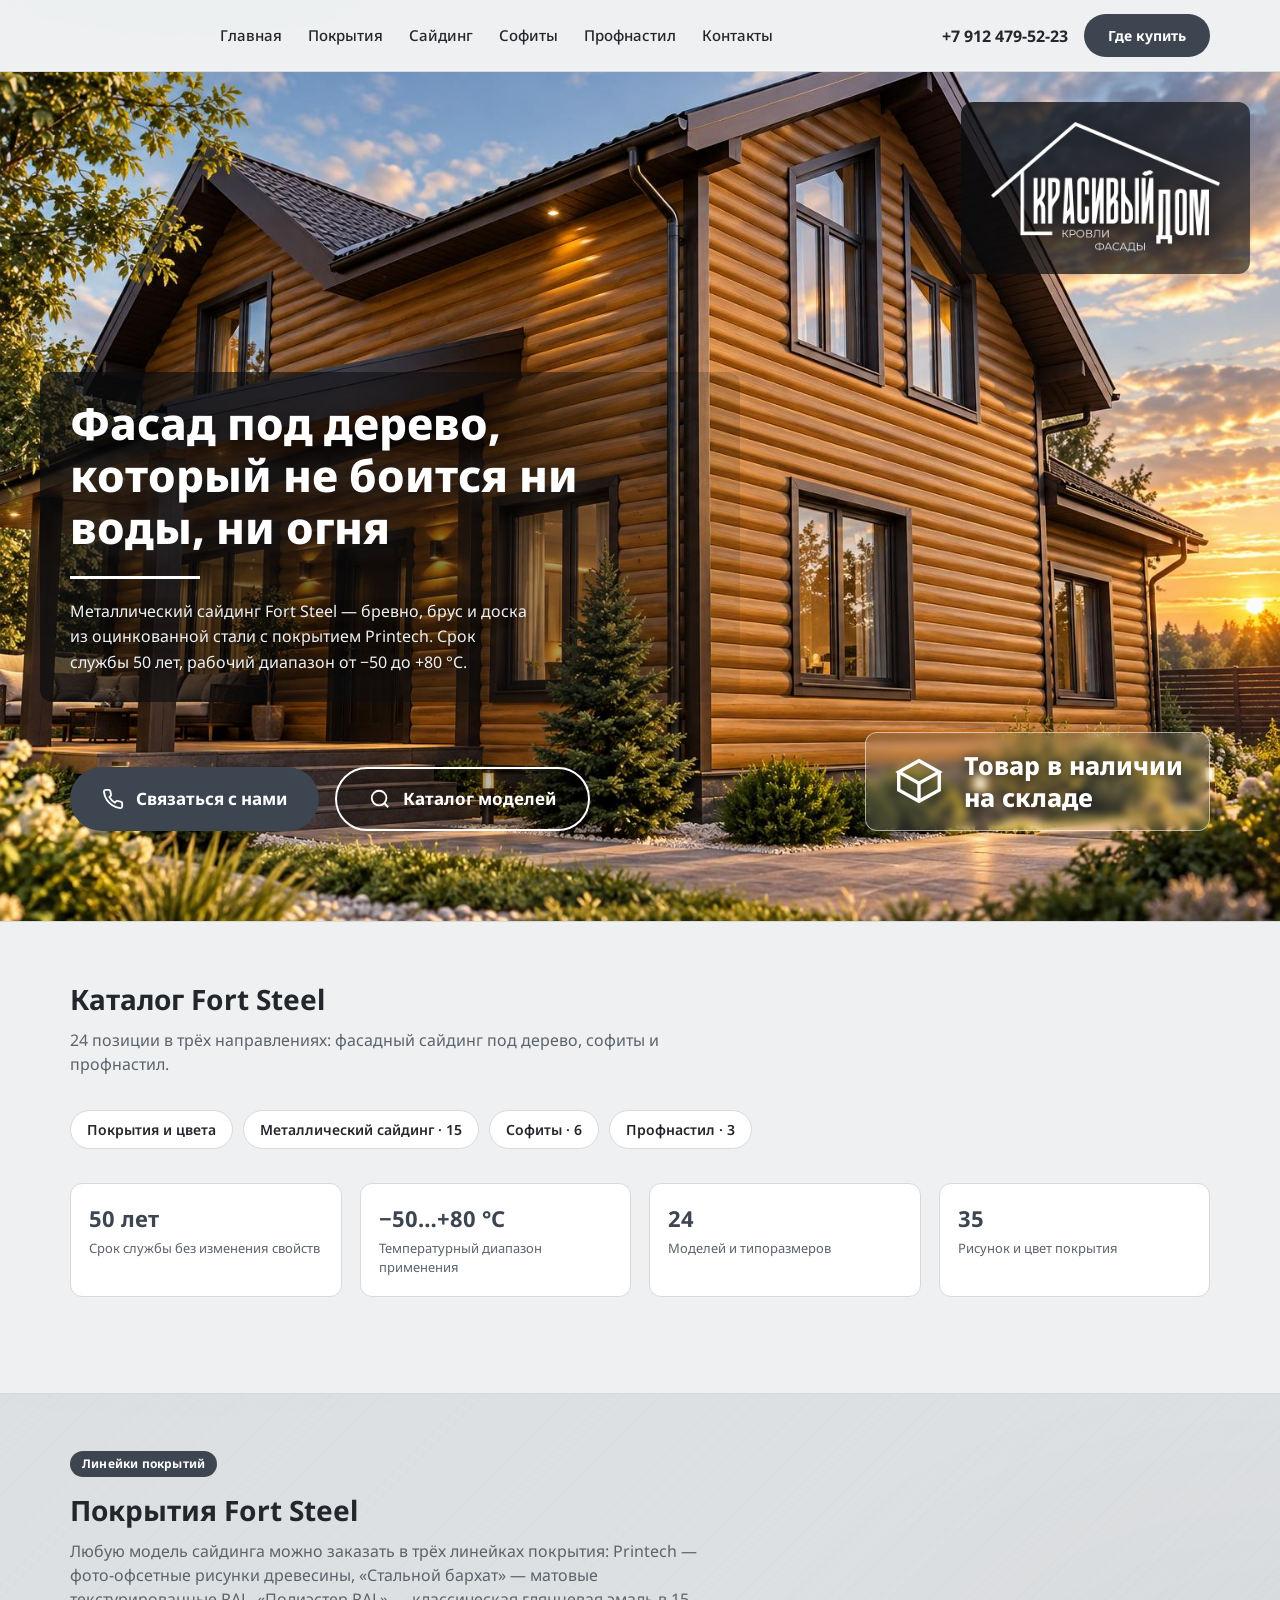
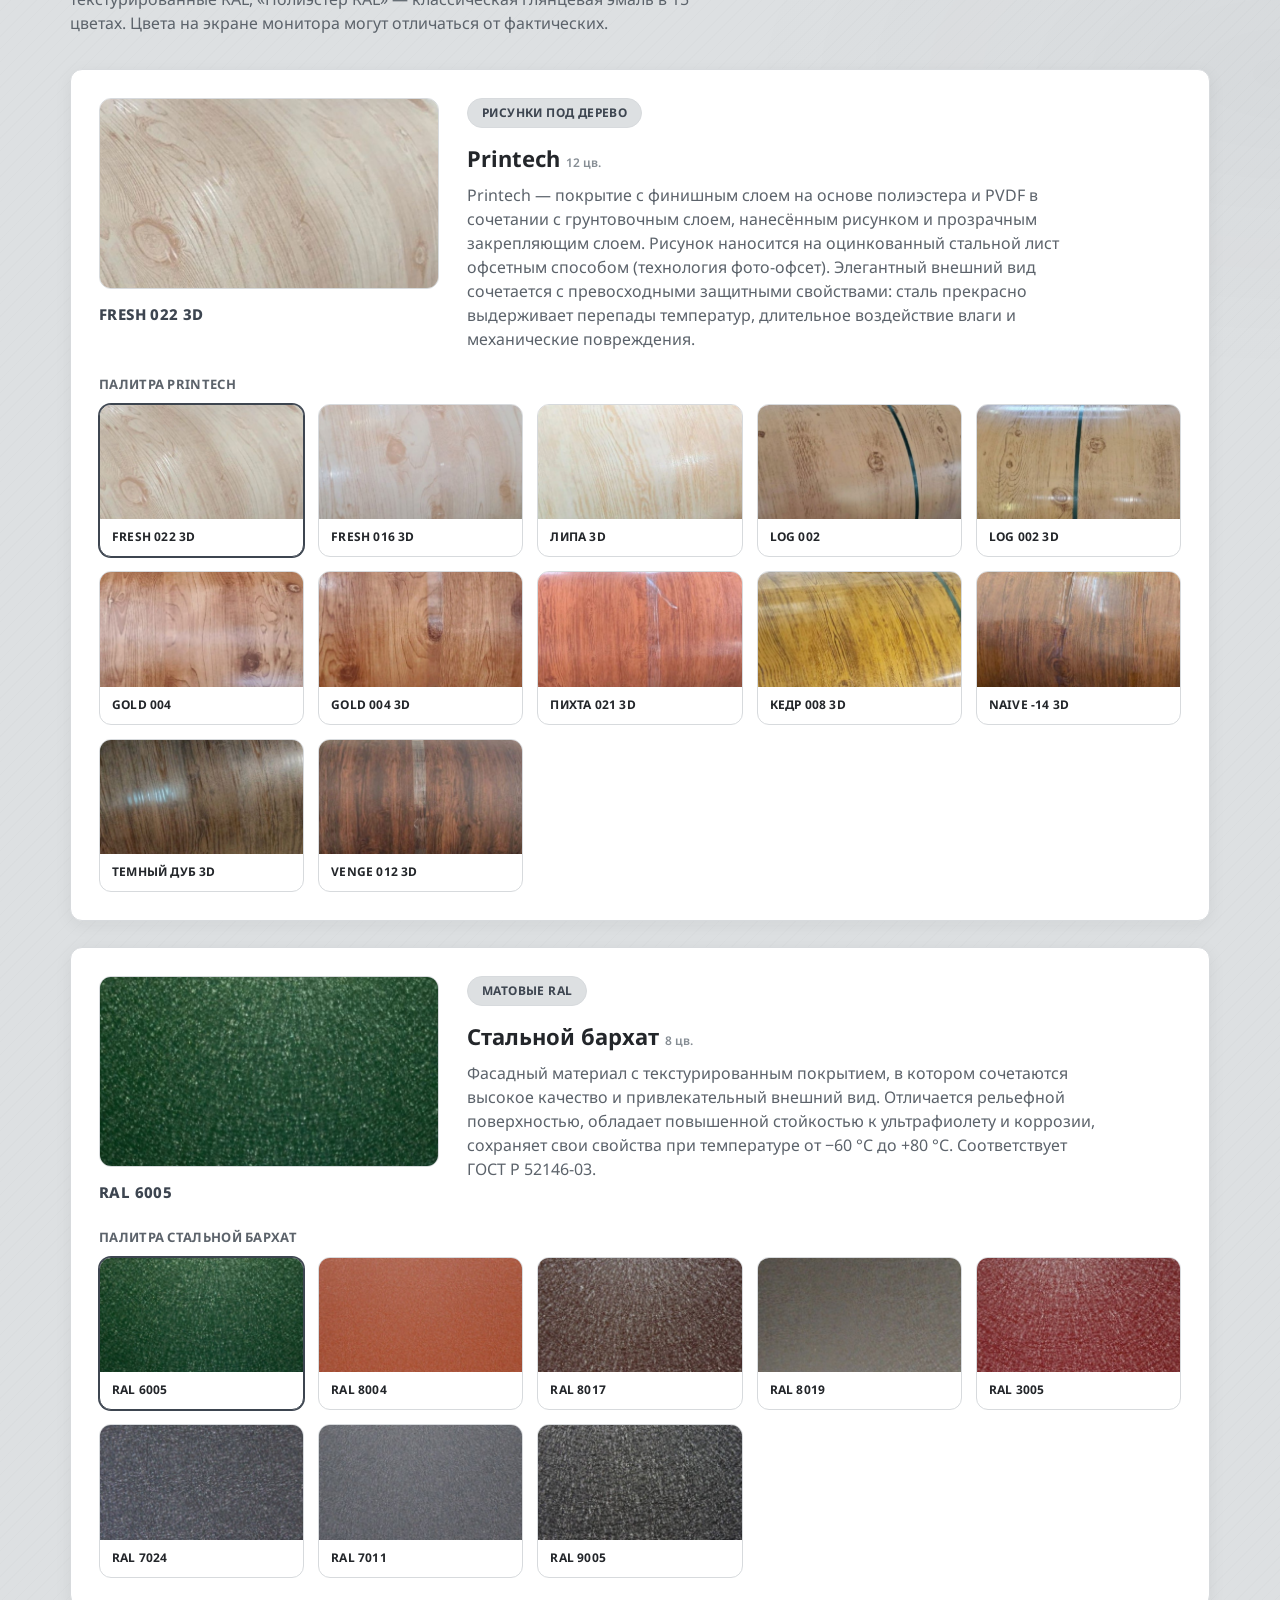
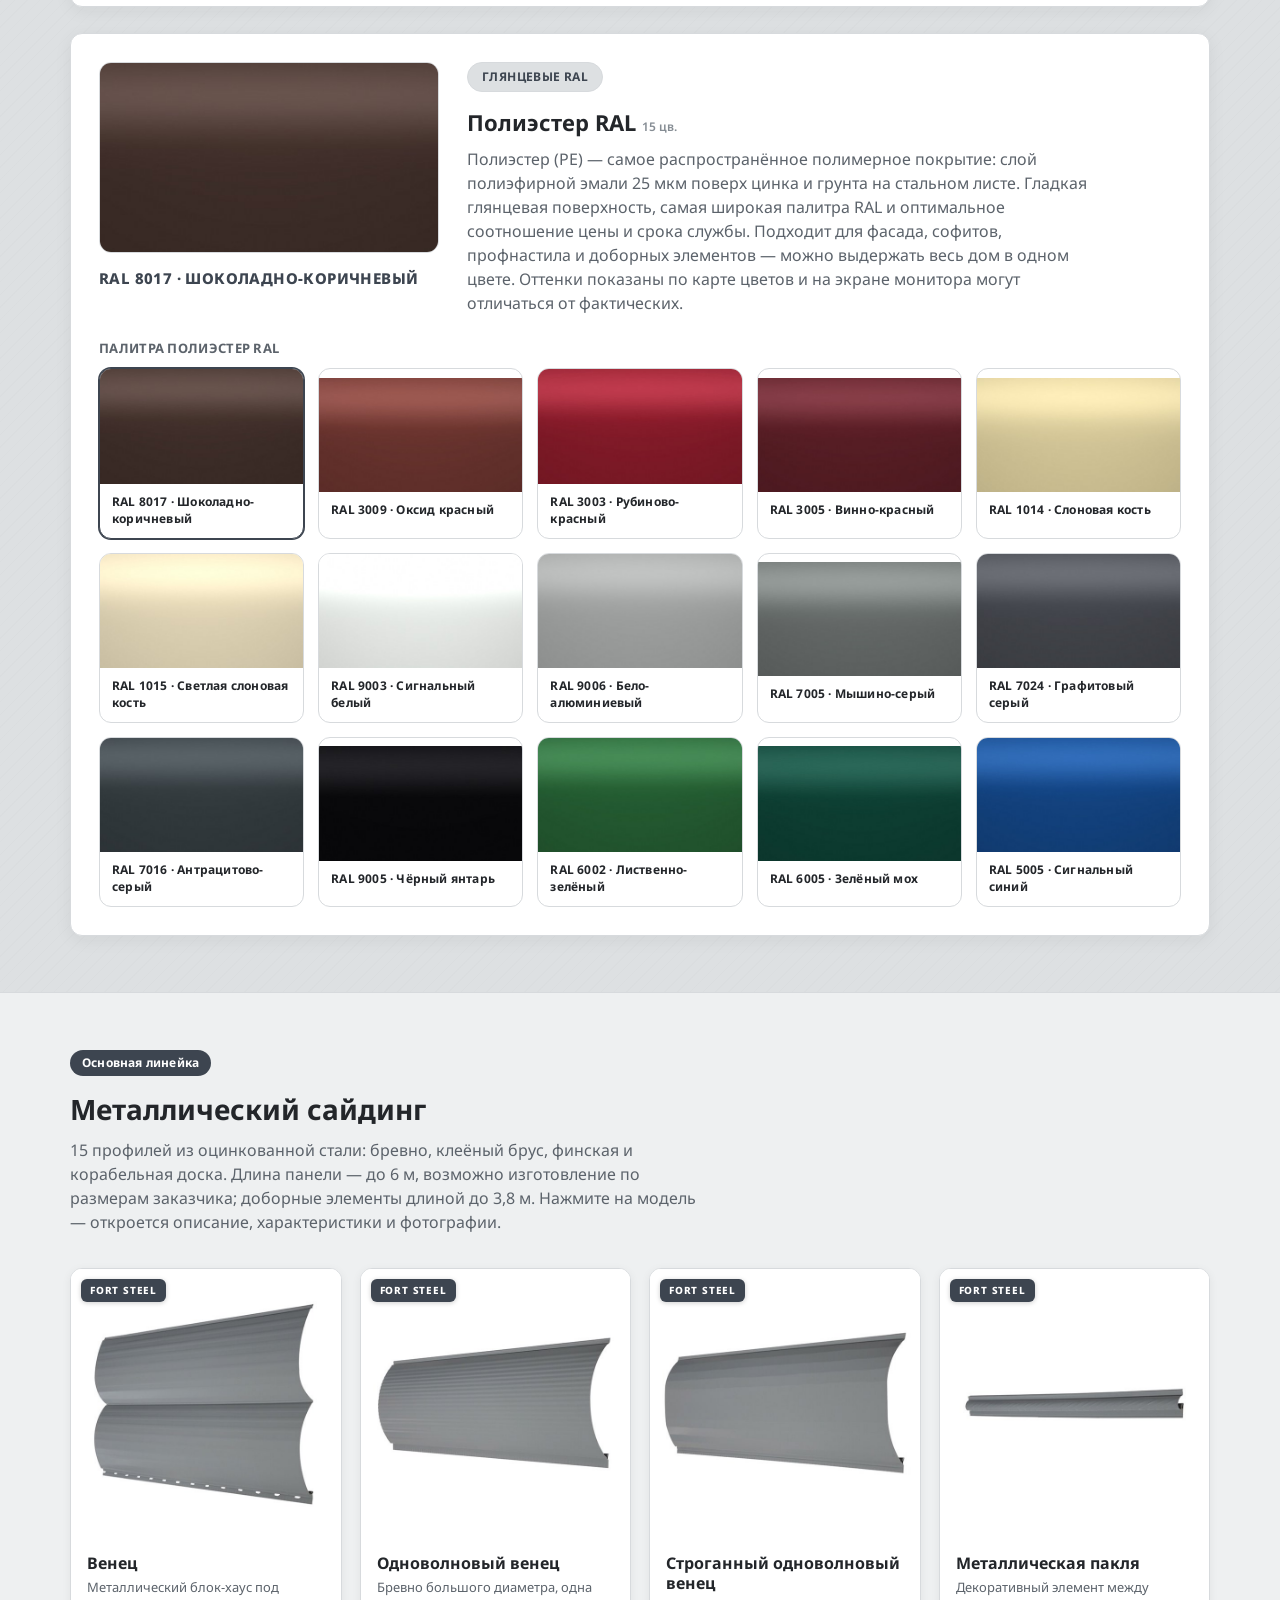
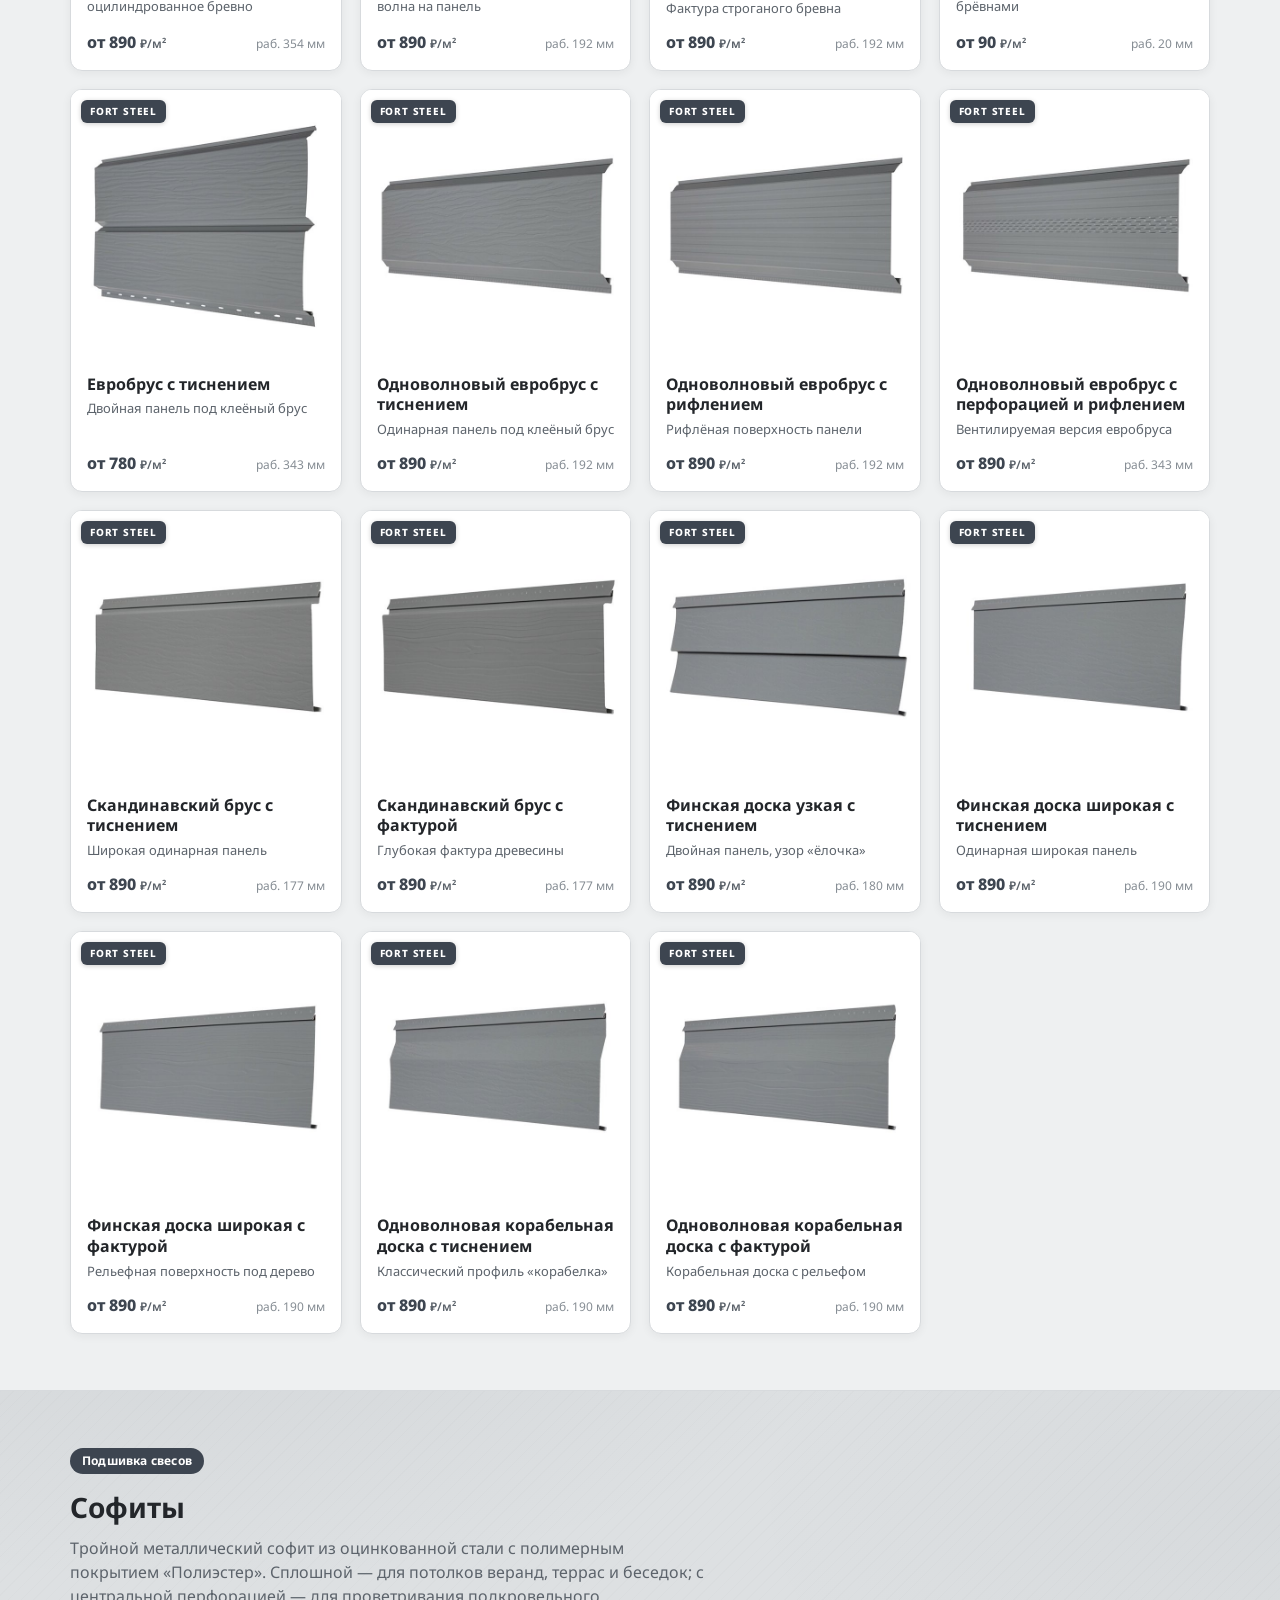
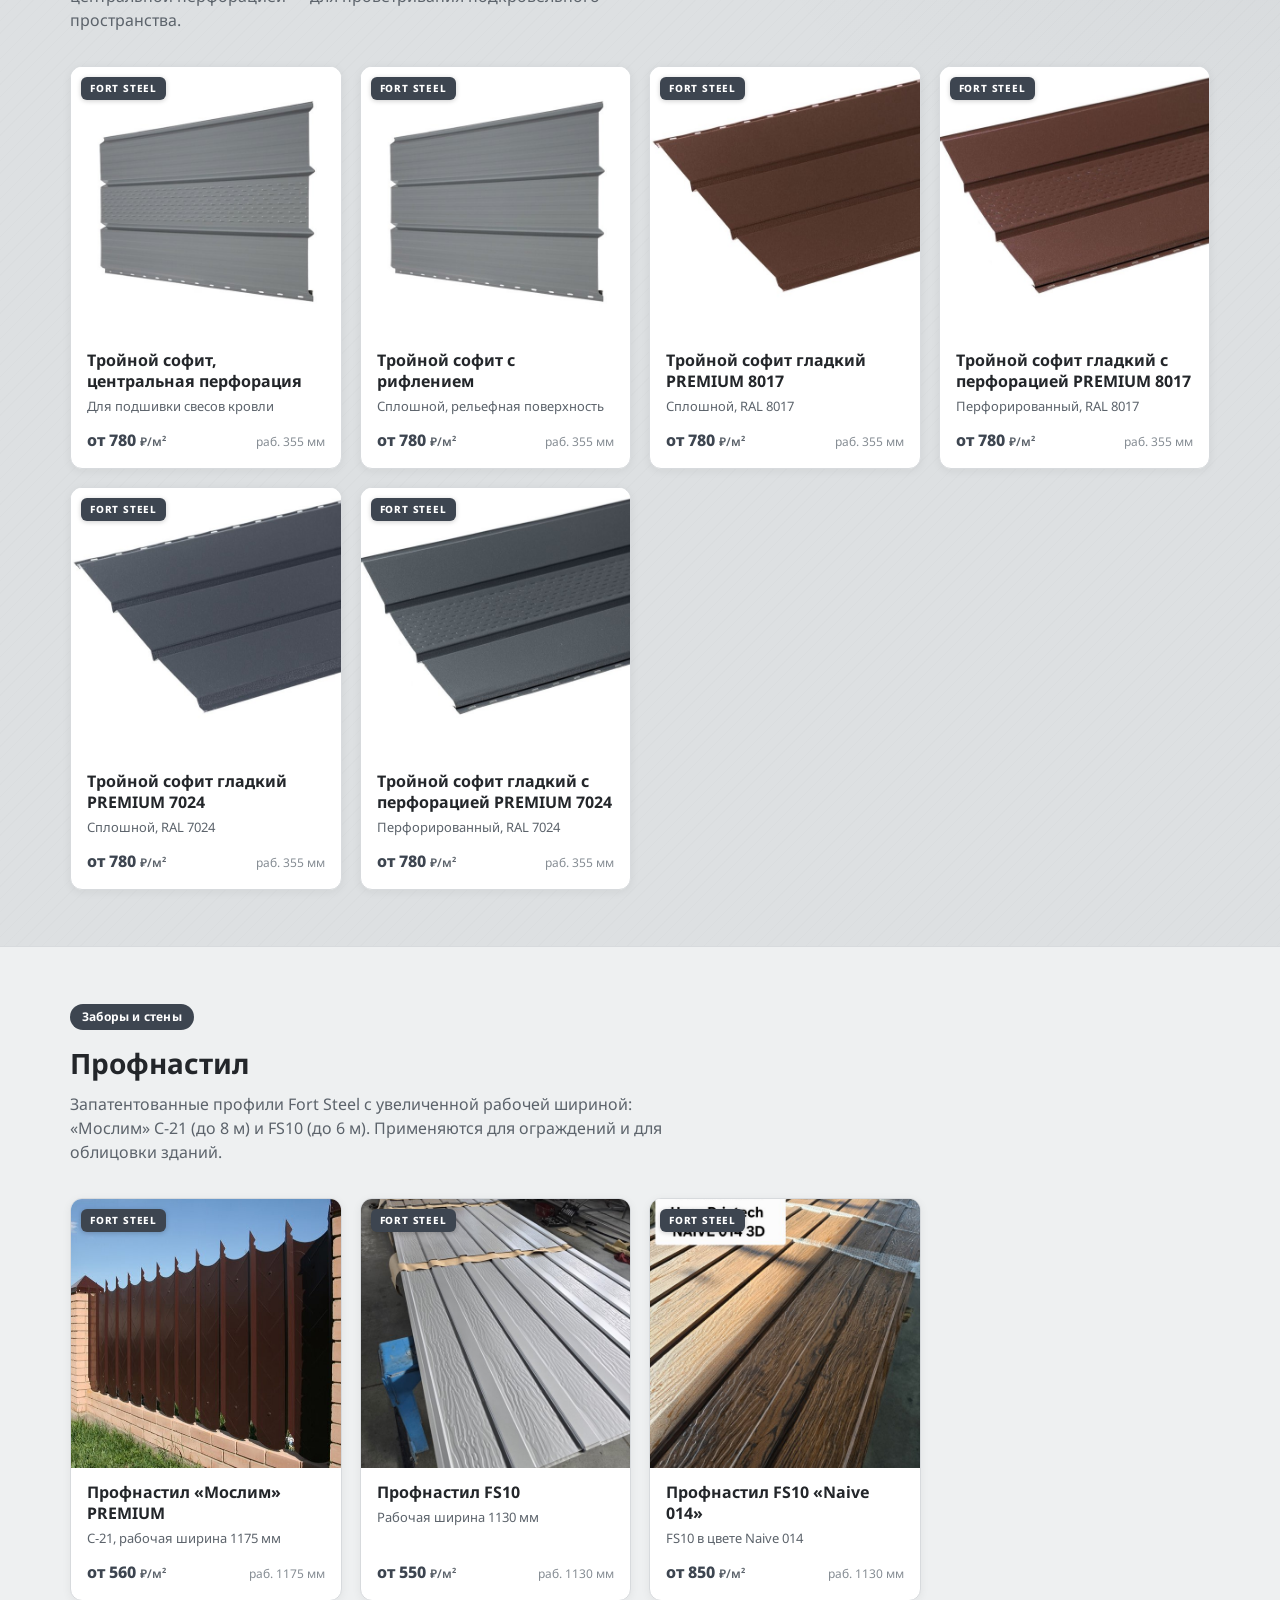
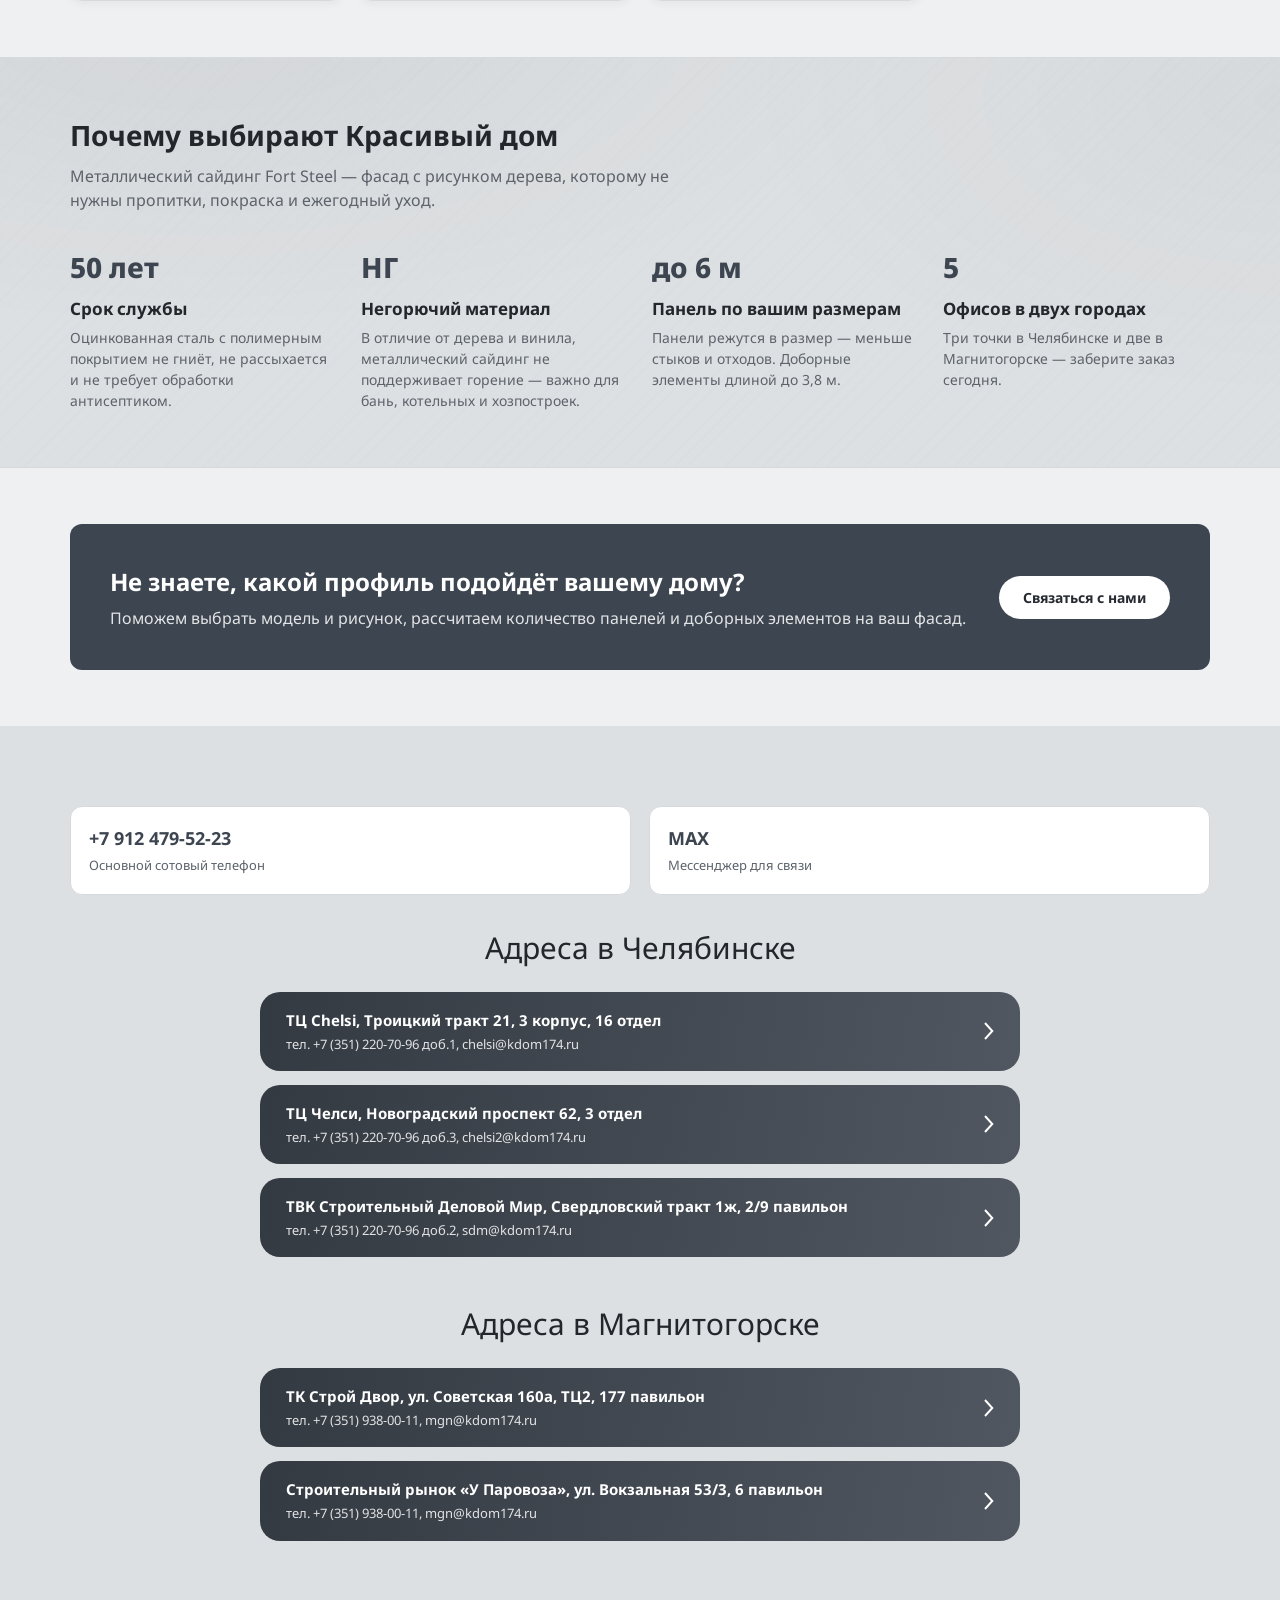
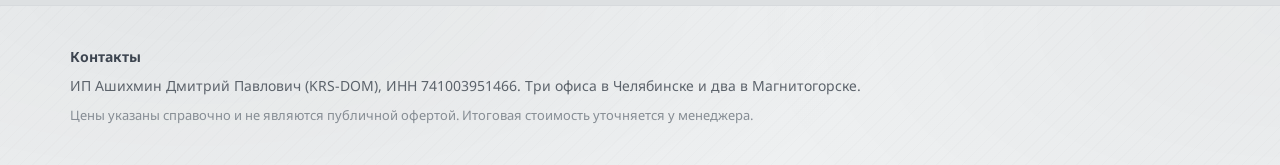
==== commit dc80e13f: "Полиэстер 15 цветов, счётчики 35" ====
--- a/index.html
+++ b/index.html
@@ -4,7 +4,7 @@
 <meta charset="UTF-8">
 <meta name="viewport" content="width=device-width, initial-scale=1">
 <title>Металлический сайдинг Fort Steel — купить в Челябинске и Магнитогорске | KRS-DOM</title>
-<meta name="description" content="Металлический сайдинг Fort Steel в Челябинске и Магнитогорске: 15 моделей сайдинга, софиты, профнастил «Мослим» и FS10. Покрытия Printech, «Стальной бархат» и «Полиэстер RAL» — 36 цветов и рисунков. Характеристики, цены, адреса офисов.">
+<meta name="description" content="Металлический сайдинг Fort Steel в Челябинске и Магнитогорске: 15 моделей сайдинга, софиты, профнастил «Мослим» и FS10. Покрытия Printech, «Стальной бархат» и «Полиэстер RAL» — 35 цветов и рисунков. Характеристики, цены, адреса офисов.">
 <link rel="preconnect" href="https://fonts.googleapis.com">
 <link href="https://fonts.googleapis.com/css2?family=Noto+Sans:wght@400;500;700;800&subset=cyrillic&display=swap" rel="stylesheet">
 <link rel="stylesheet" href="assets/style.css?v=4">
@@ -75,7 +75,7 @@
       <div class="spec-item"><div class="val">50 лет</div><div class="lbl">Срок службы без изменения свойств</div></div>
       <div class="spec-item"><div class="val">−50…+80 °C</div><div class="lbl">Температурный диапазон применения</div></div>
       <div class="spec-item"><div class="val">24</div><div class="lbl">Моделей и типоразмеров</div></div>
-      <div class="spec-item"><div class="val">36</div><div class="lbl">Рисунок и цвет покрытия</div></div>
+      <div class="spec-item"><div class="val">35</div><div class="lbl">Рисунок и цвет покрытия</div></div>
     </div>
   </div>
 </section>
@@ -84,7 +84,7 @@
   <div class="container">
     <div><span class="tag">Линейки покрытий</span></div>
     <h2 class="section-title">Покрытия Fort Steel</h2>
-    <p class="section-sub">Любую модель сайдинга можно заказать в трёх линейках покрытия: Printech — фото-офсетные рисунки древесины, «Стальной бархат» — матовые текстурированные RAL, «Полиэстер RAL» — классическая глянцевая эмаль в 16 цветах. Цвета на экране монитора могут отличаться от фактических.</p>
+    <p class="section-sub">Любую модель сайдинга можно заказать в трёх линейках покрытия: Printech — фото-офсетные рисунки древесины, «Стальной бархат» — матовые текстурированные RAL, «Полиэстер RAL» — классическая глянцевая эмаль в 15 цветах. Цвета на экране монитора могут отличаться от фактических.</p>
     <div id="coatings-blocks"></div>
   </div>
 </section>
@@ -225,7 +225,7 @@
   </div>
 </footer>
 
-<script src="assets/data.js?v=4"></script>
+<script src="assets/data.js?v=5"></script>
 <script src="assets/site.js?v=4"></script>
 <script>
 /* ==================================================================
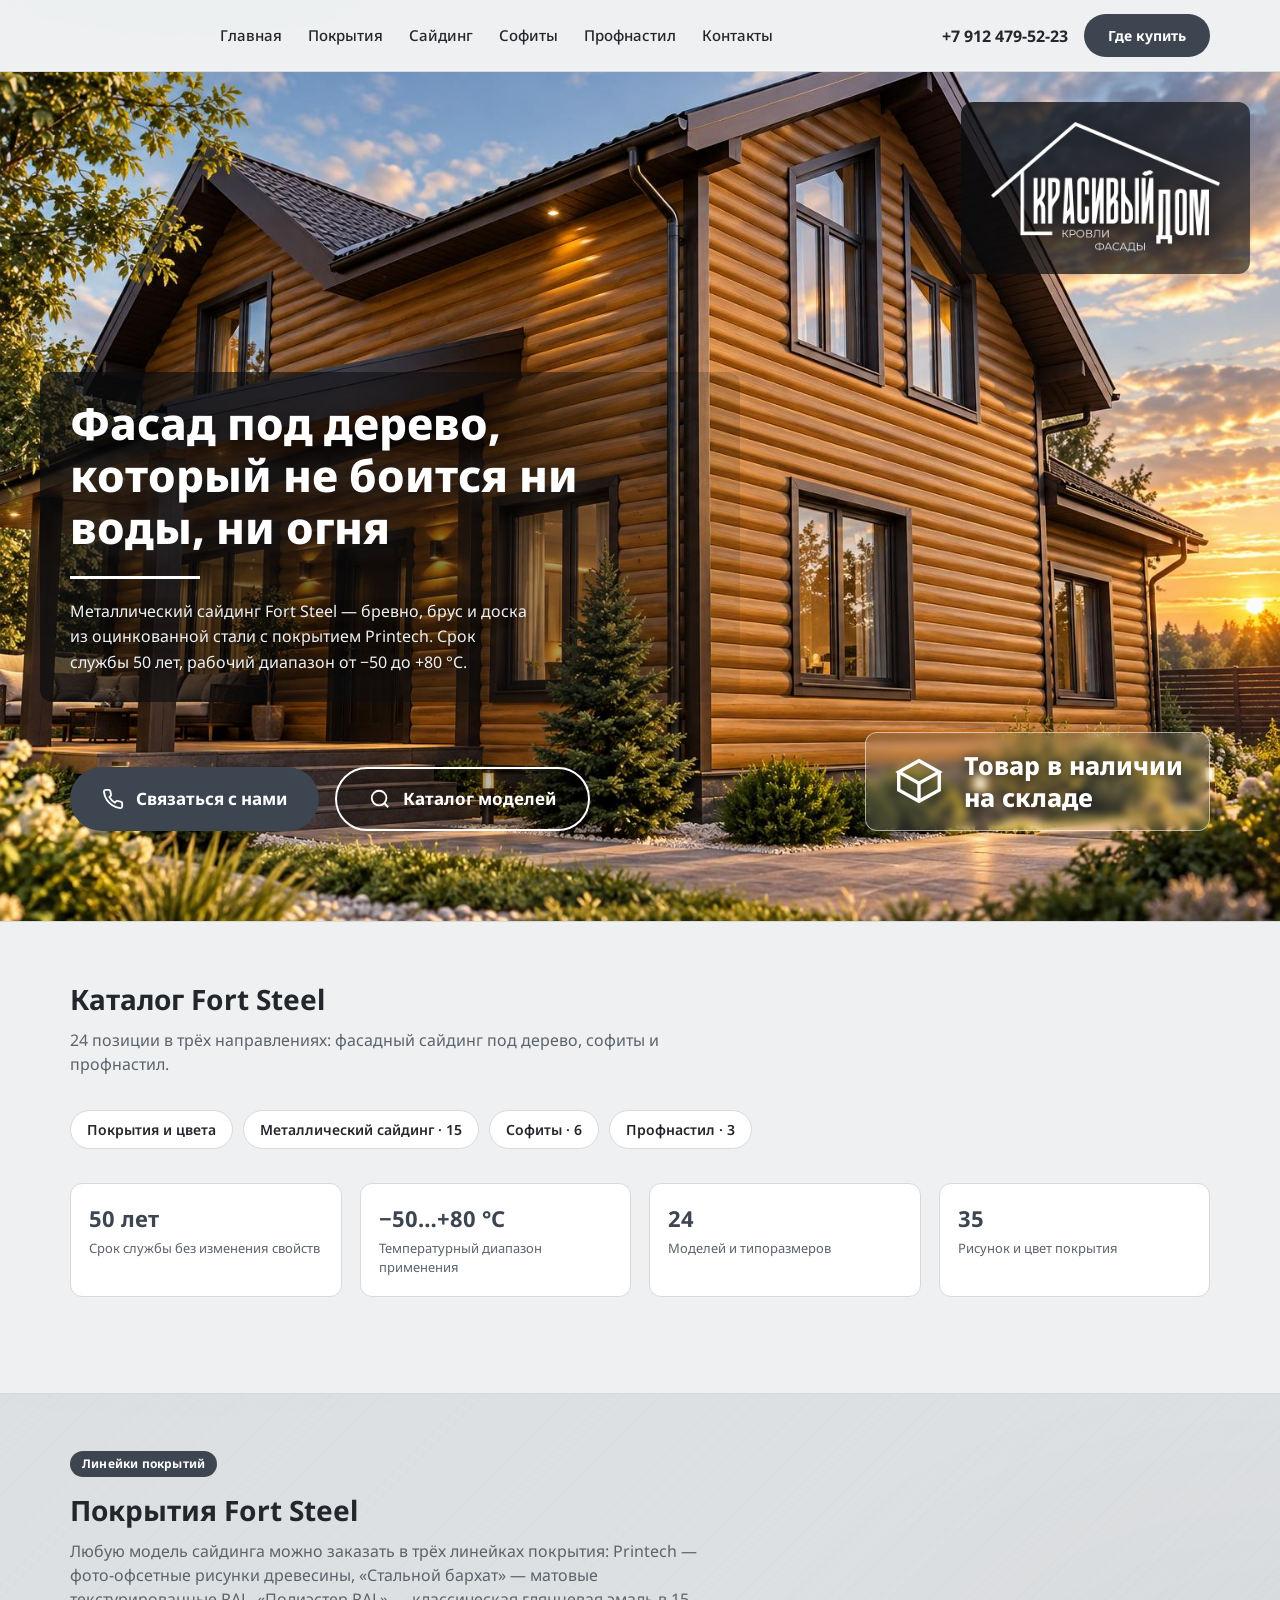
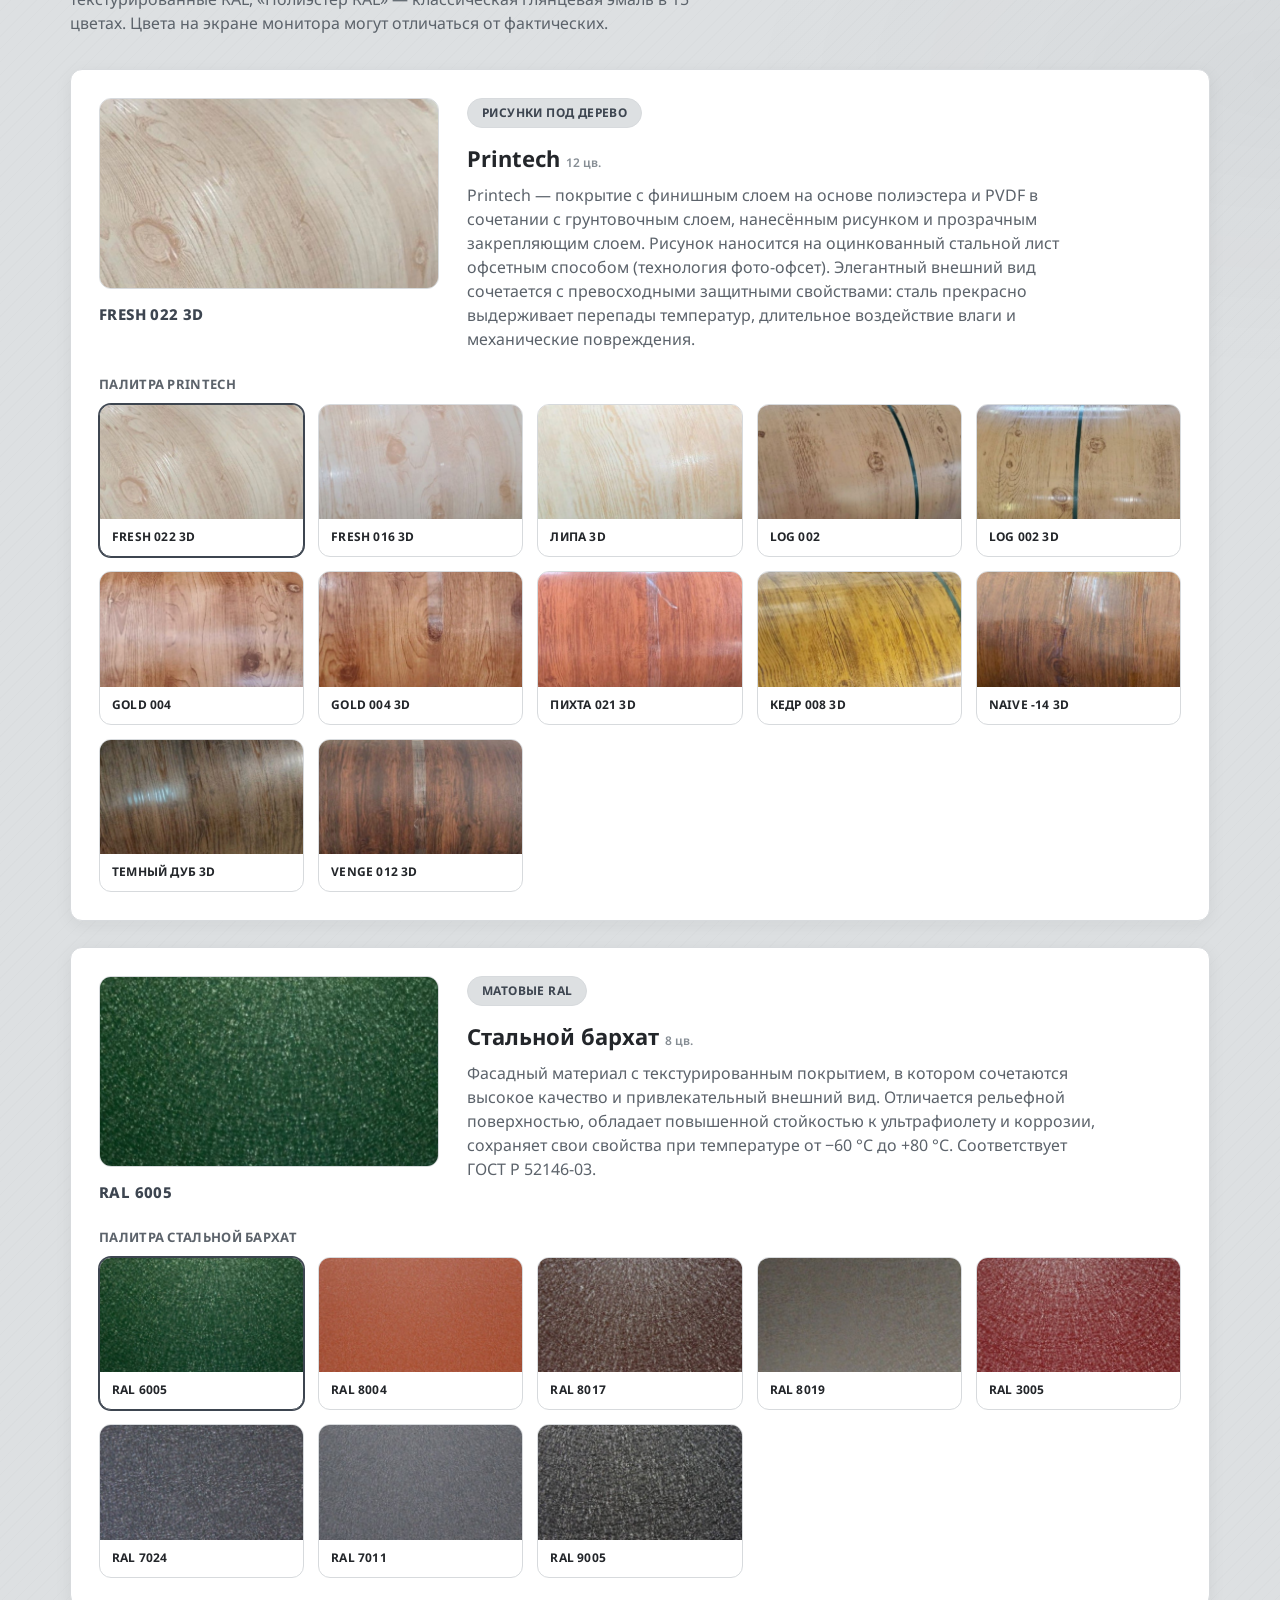
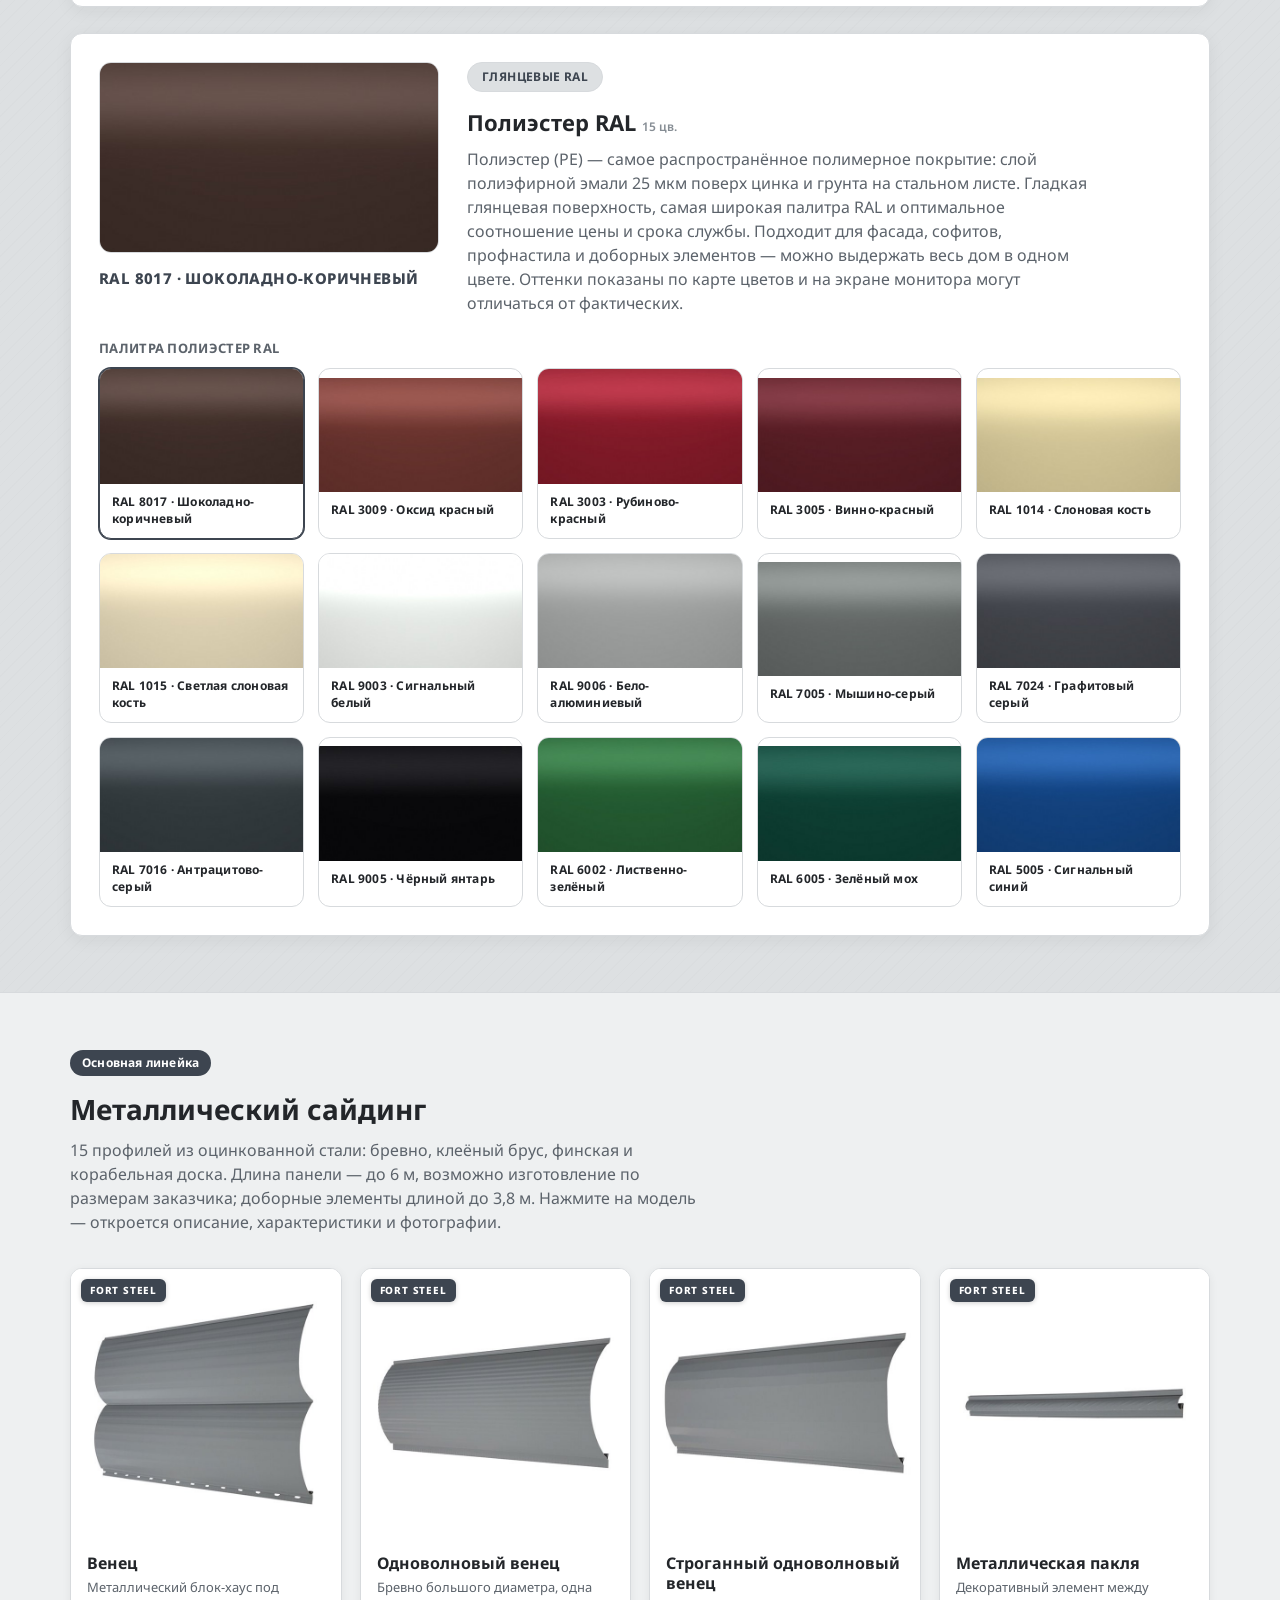
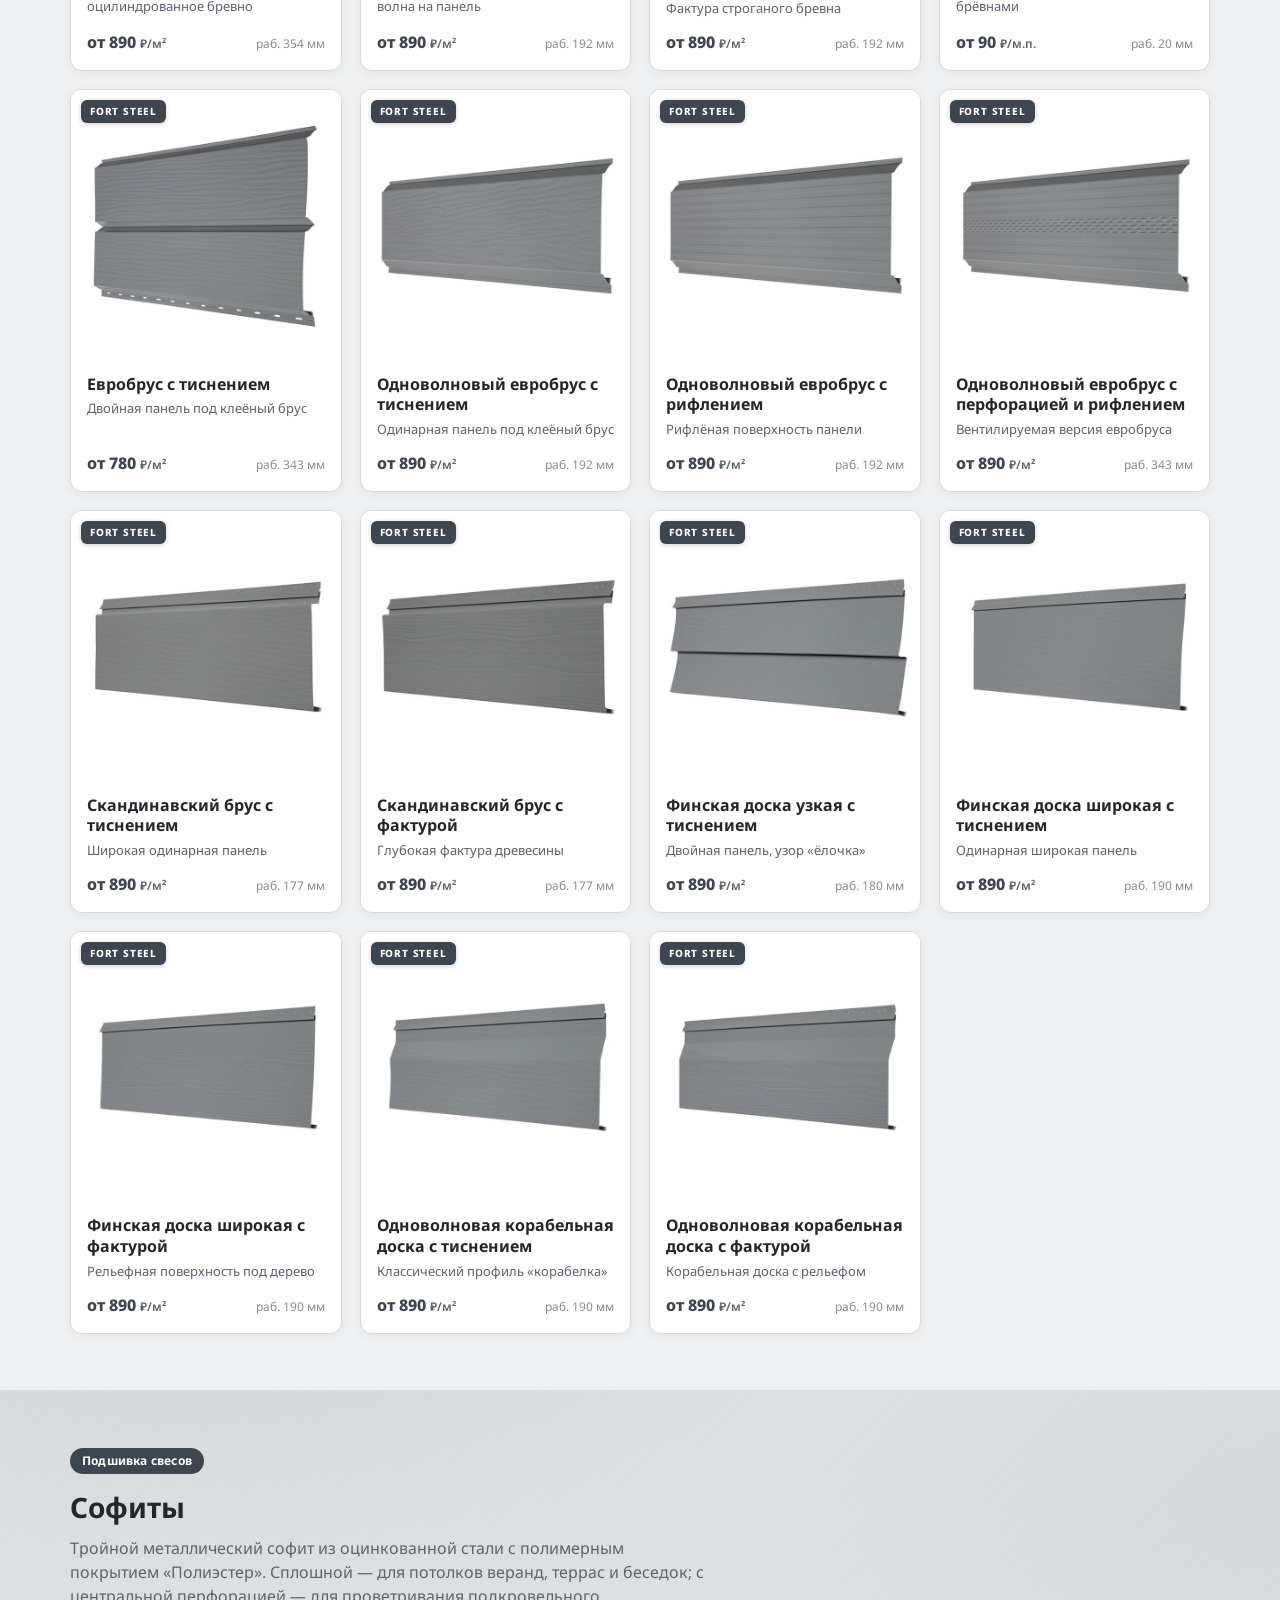
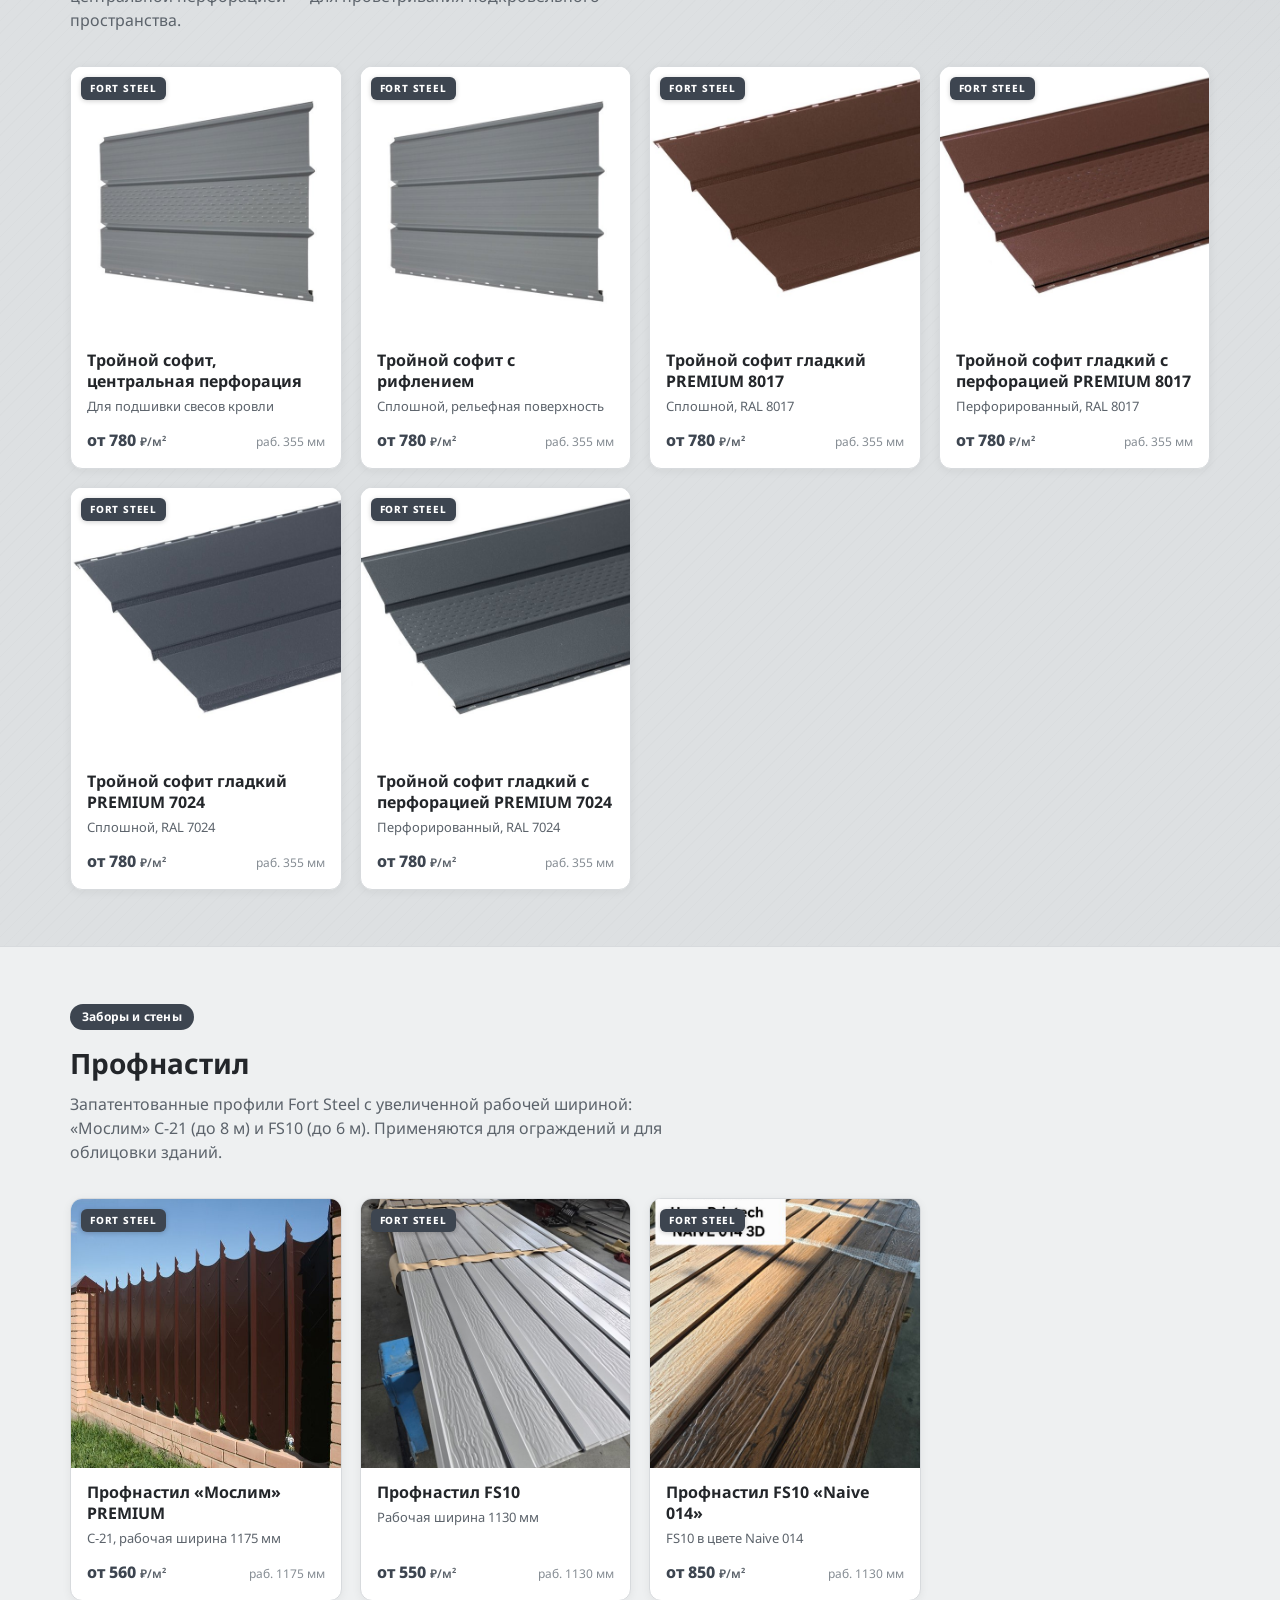
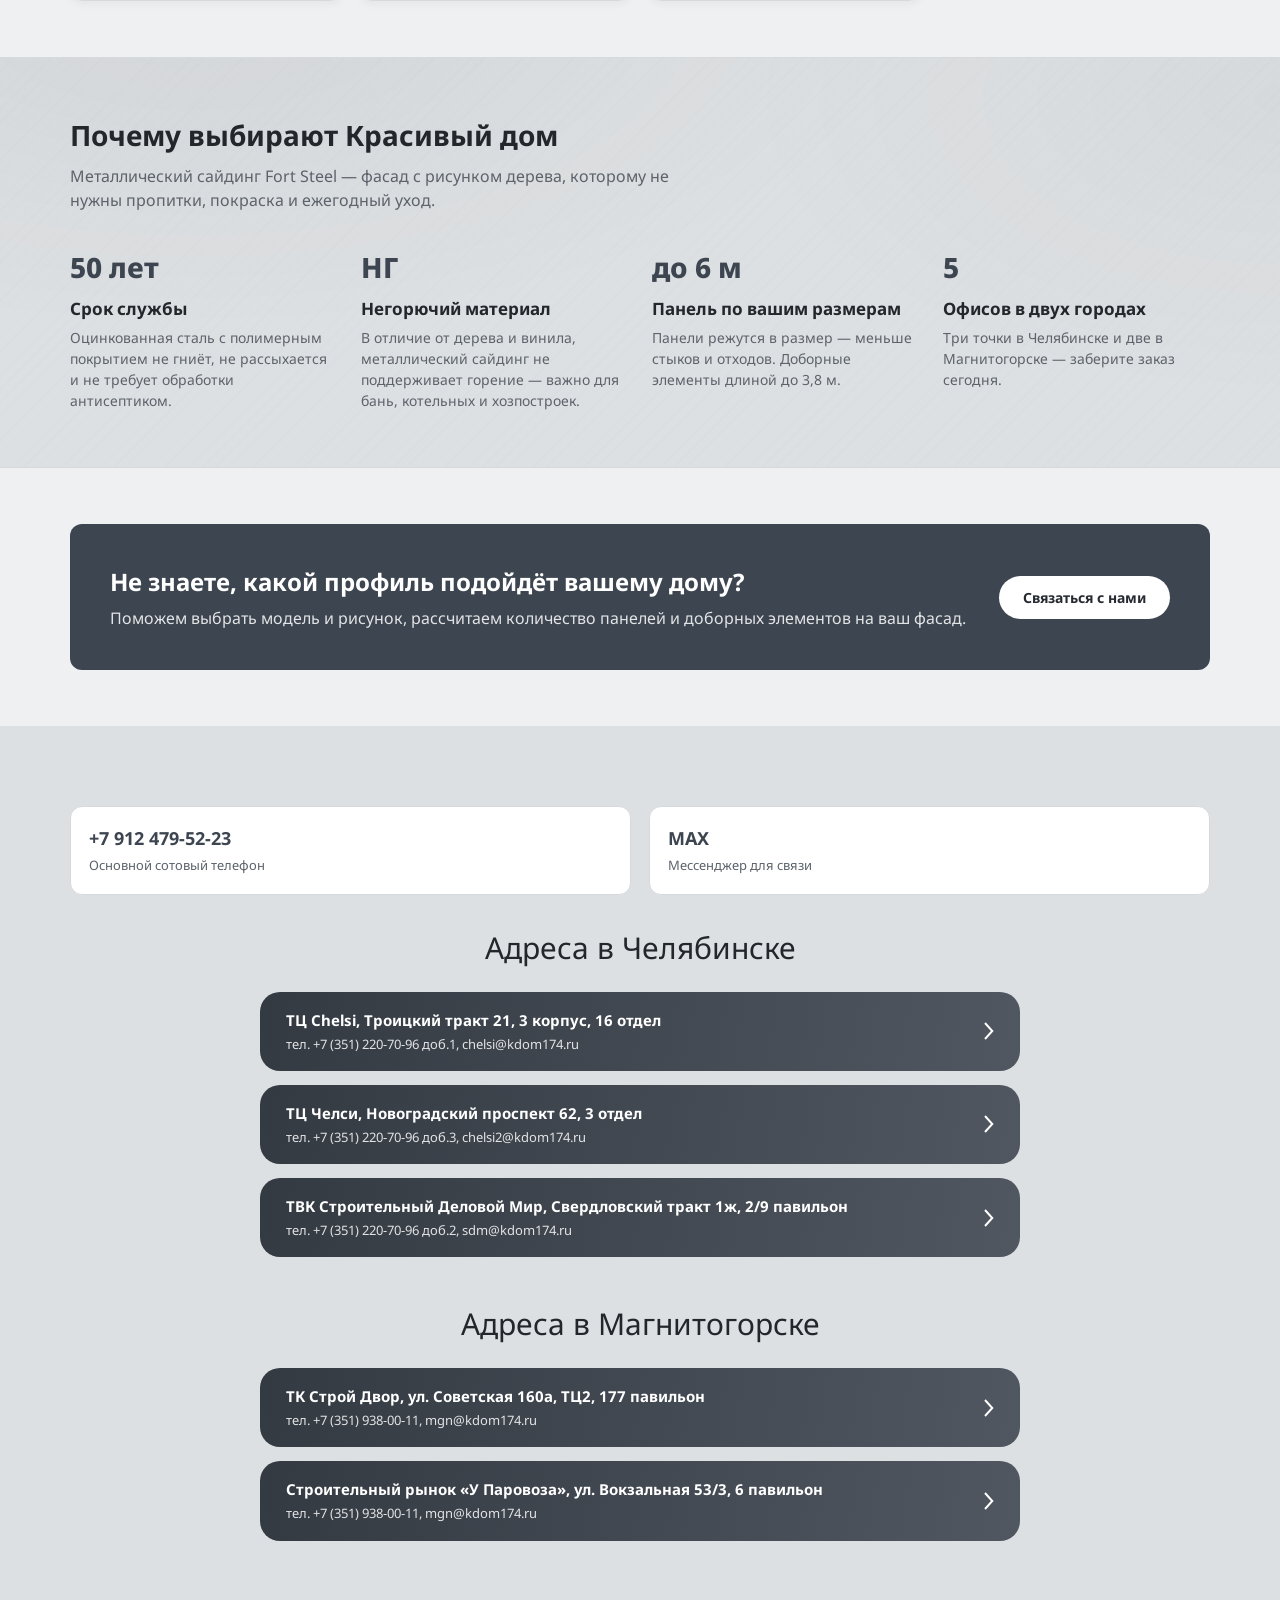
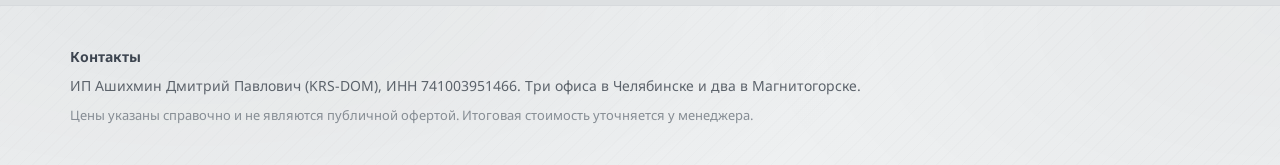
==== commit 12eb3ba7: "Таблица FS_PRICE_UNITS — единицы измерения по моделям" ====
--- a/index.html
+++ b/index.html
@@ -225,8 +225,8 @@
   </div>
 </footer>
 
-<script src="assets/data.js?v=5"></script>
-<script src="assets/site.js?v=4"></script>
+<script src="assets/data.js?v=6"></script>
+<script src="assets/site.js?v=5"></script>
 <script>
 /* ==================================================================
    Ц Е Н Ы   —   м е н я ю т с я   з д е с ь
@@ -237,9 +237,16 @@
 
    Пустые кавычки ""  — на карточке вместо цены будет «Цена по запросу».
    Цена показывается как «от <число> ₽/м²».
+   Исключения по единице измерения — в списке FS_PRICE_UNITS ниже.
    После правки: «Сохранить и закрыть» -> «Опубликовать».
    ================================================================== */
 var FS_PRICE_UNIT = '₽/м²';
+
+/* Модели, которые считаются не за квадратный метр.
+   Слева название модели, справа единица измерения. */
+var FS_PRICE_UNITS = {
+  'Металлическая пакля': '₽/м.п.'
+};
 
 var FS_PRICES = {
 
@@ -276,7 +283,7 @@
 /* ================ конец блока цен ================================= */
 
 if (typeof applyPrices === 'function') {
-  applyPrices(FS_PRICES, FS_PRICE_UNIT, [MODELS_SIDING, MODELS_SOFFIT, MODELS_PROFILE]);
+  applyPrices(FS_PRICES, FS_PRICE_UNIT, [MODELS_SIDING, MODELS_SOFFIT, MODELS_PROFILE], FS_PRICE_UNITS);
 }
 renderCoatings('coatings-blocks', COATINGS);
 renderModels('siding', MODELS_SIDING, 'Металлический сайдинг');
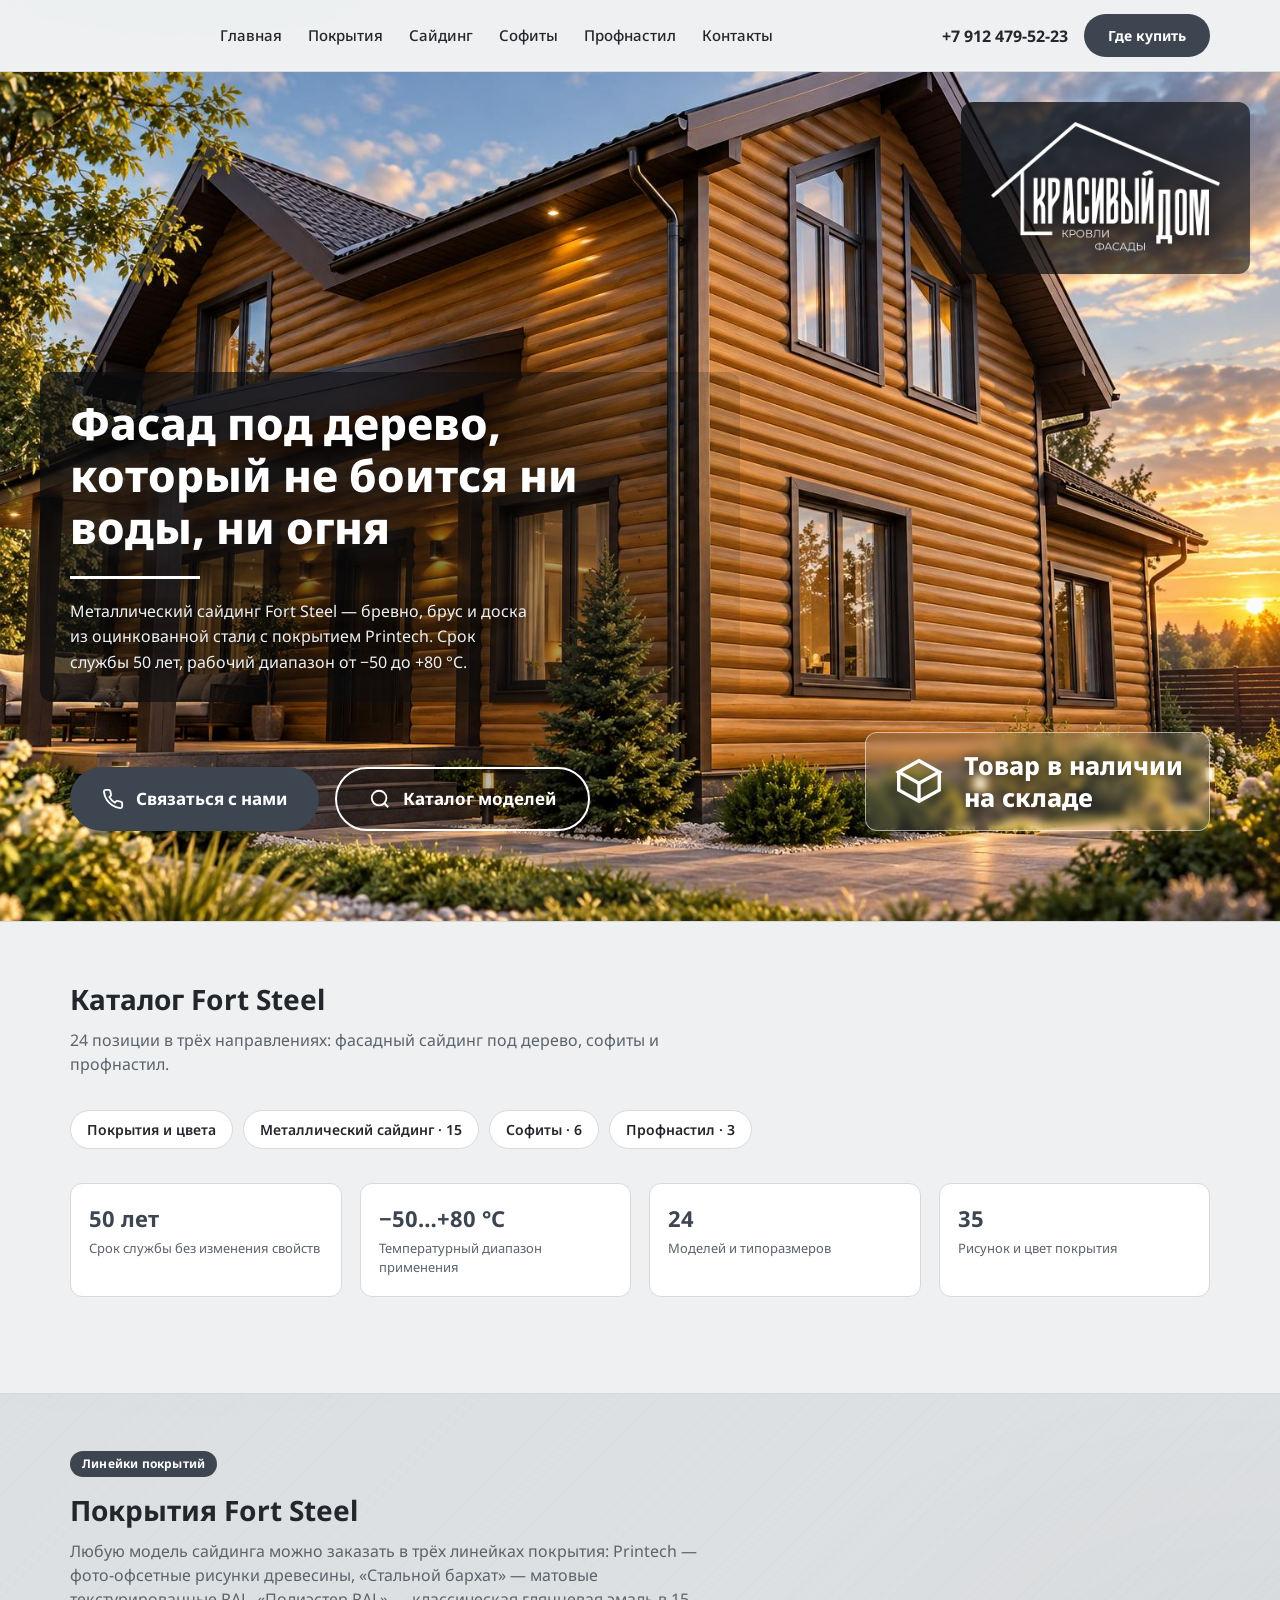
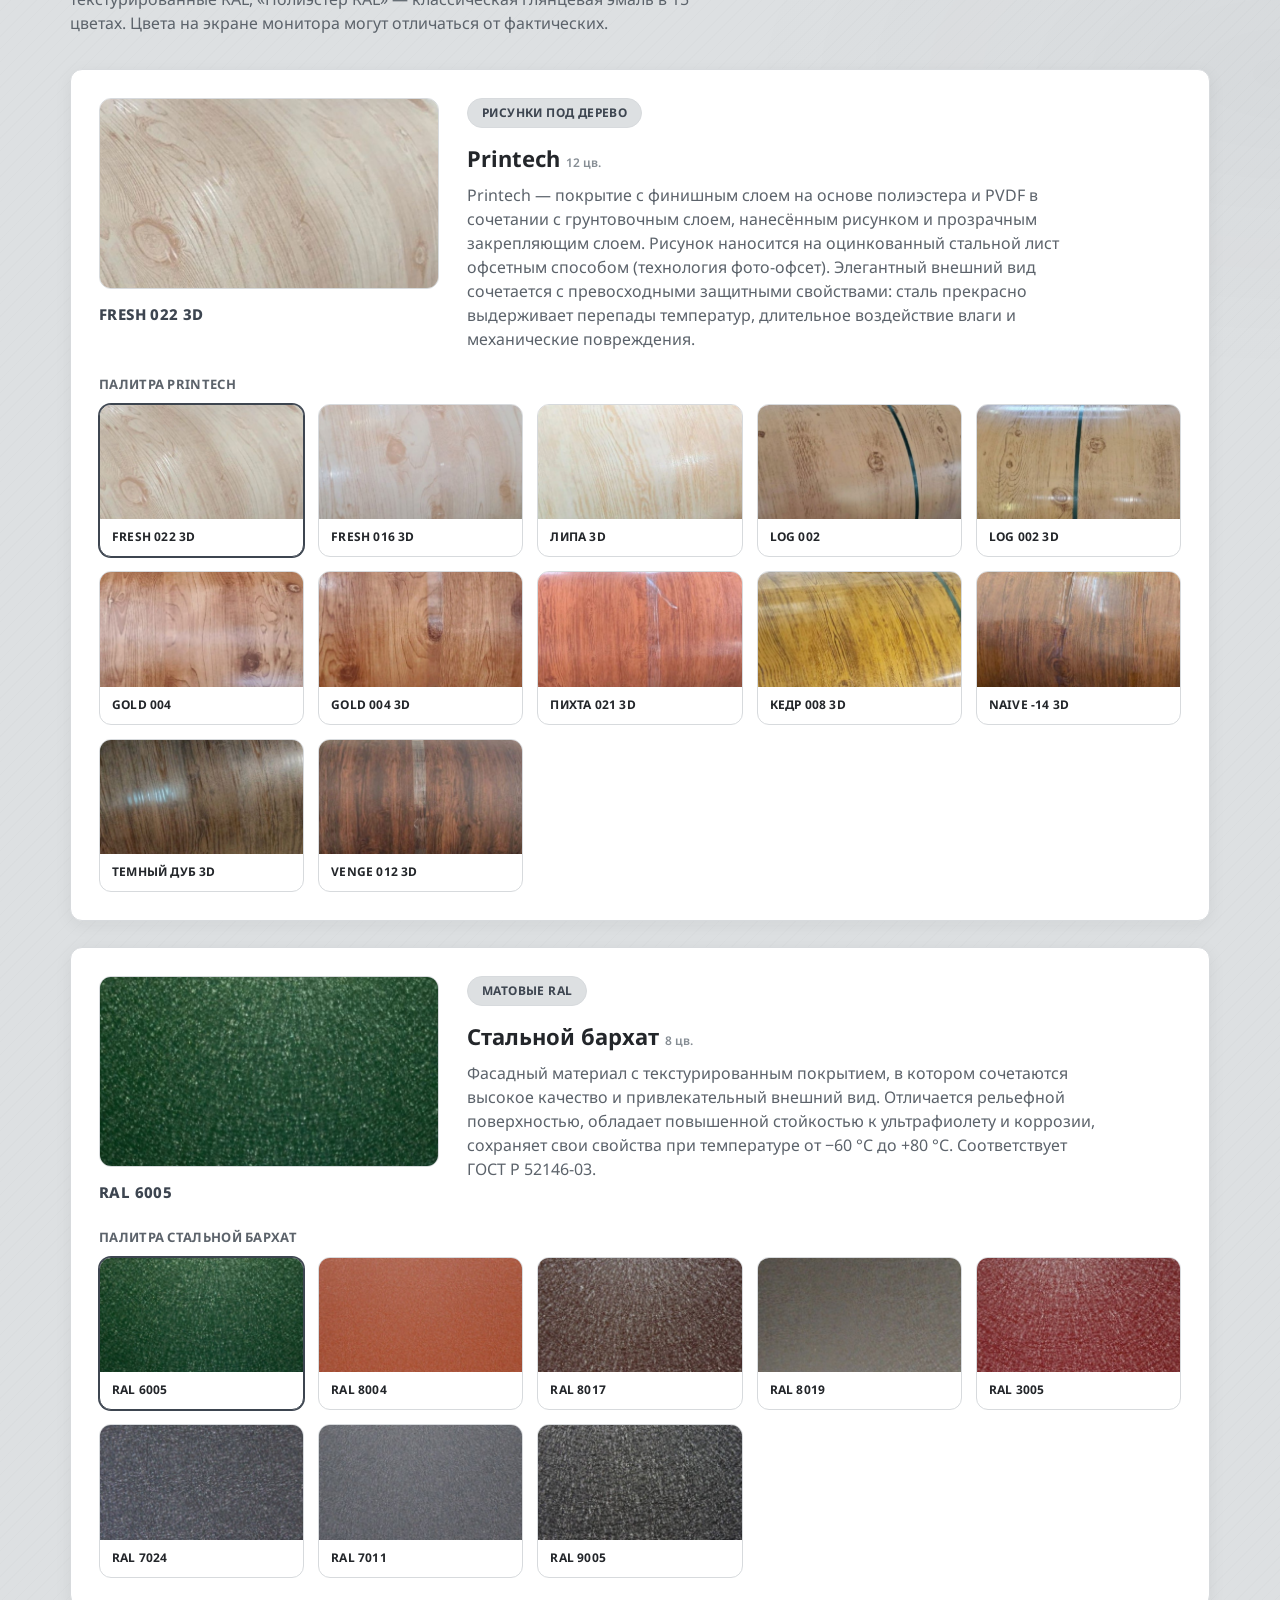
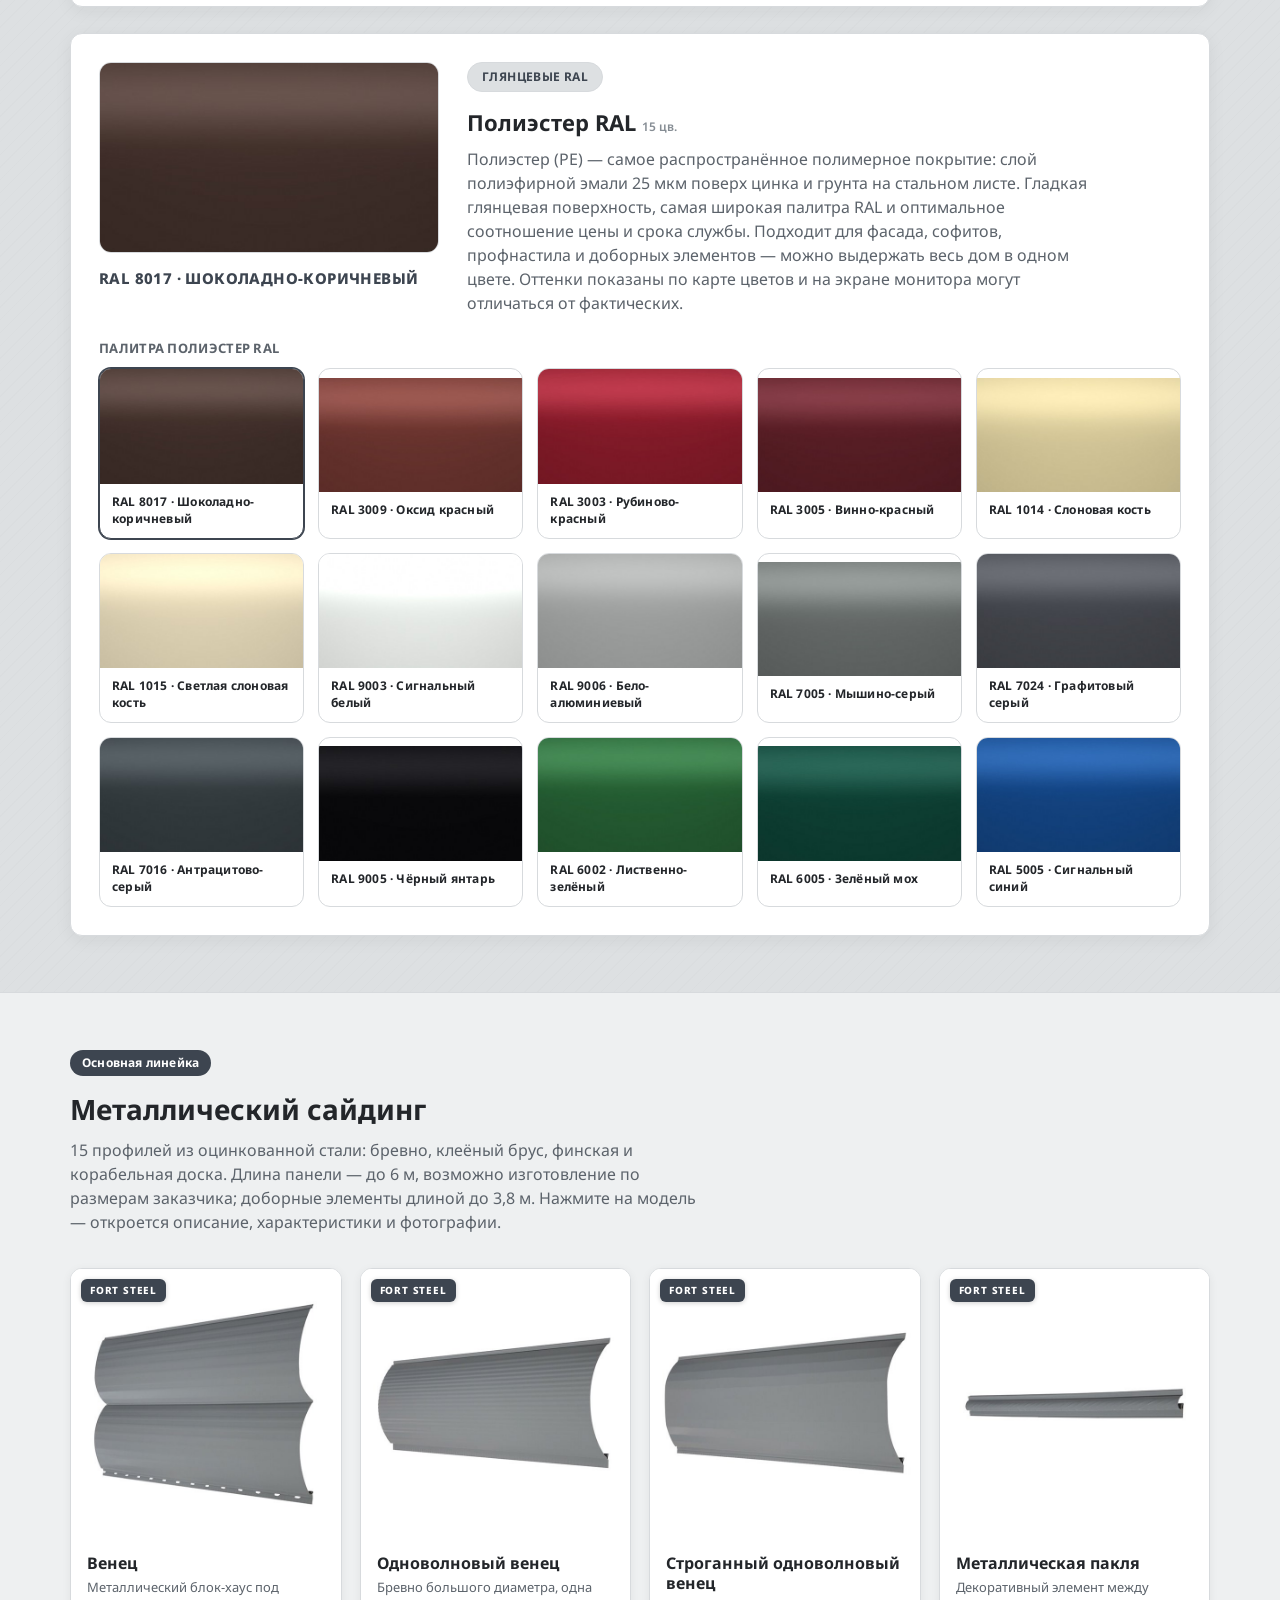
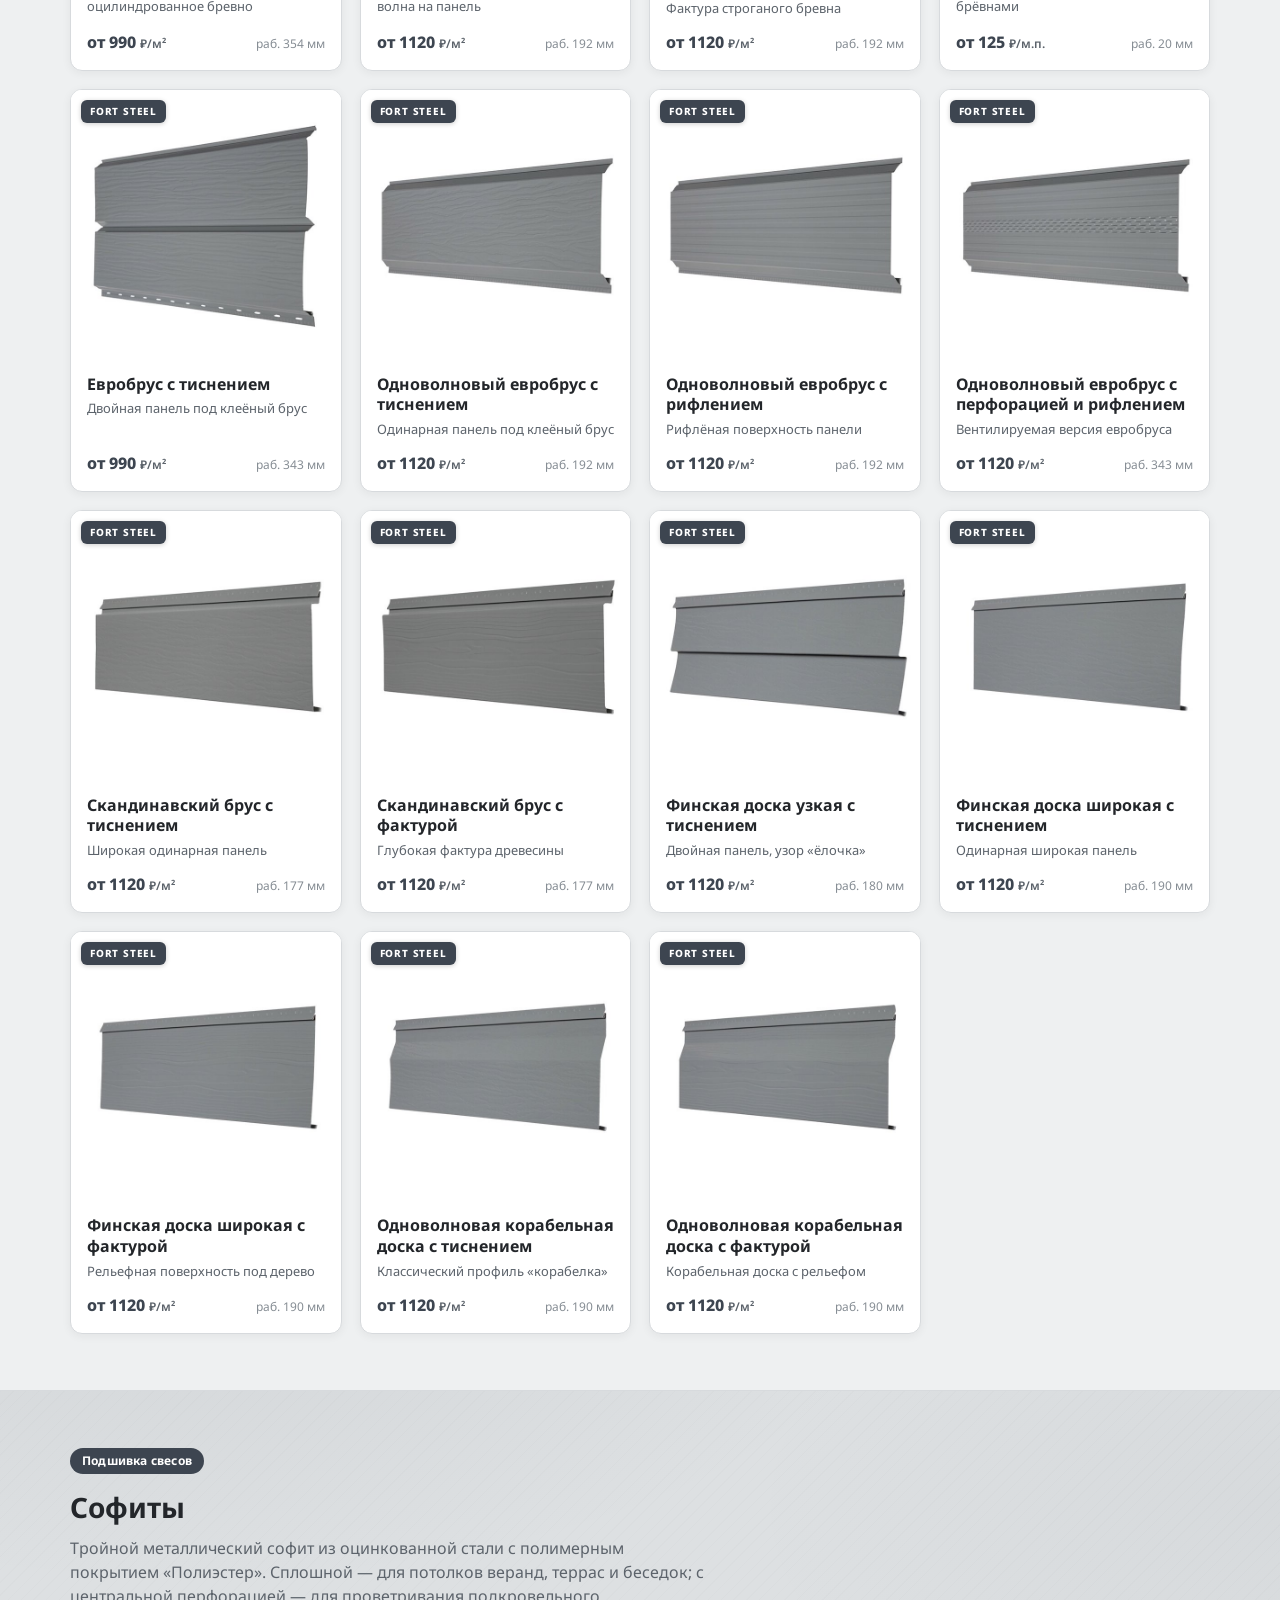
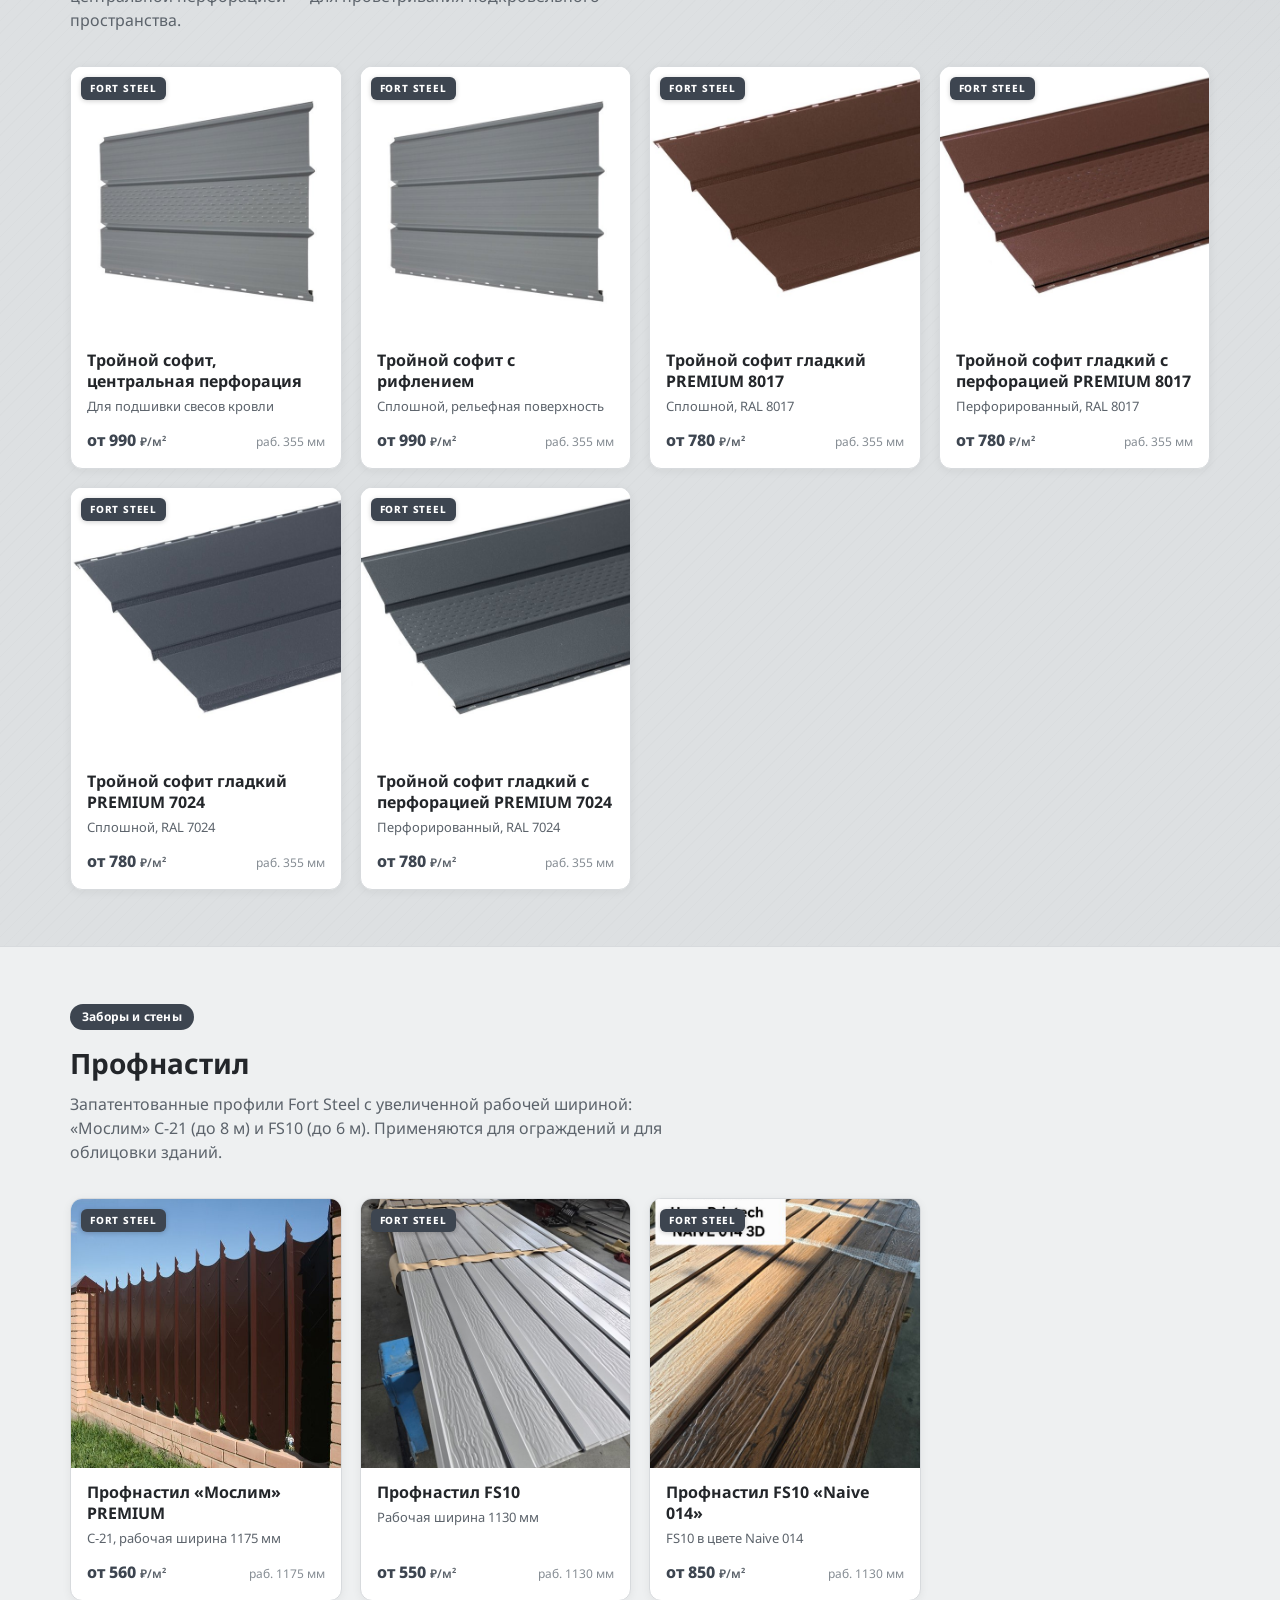
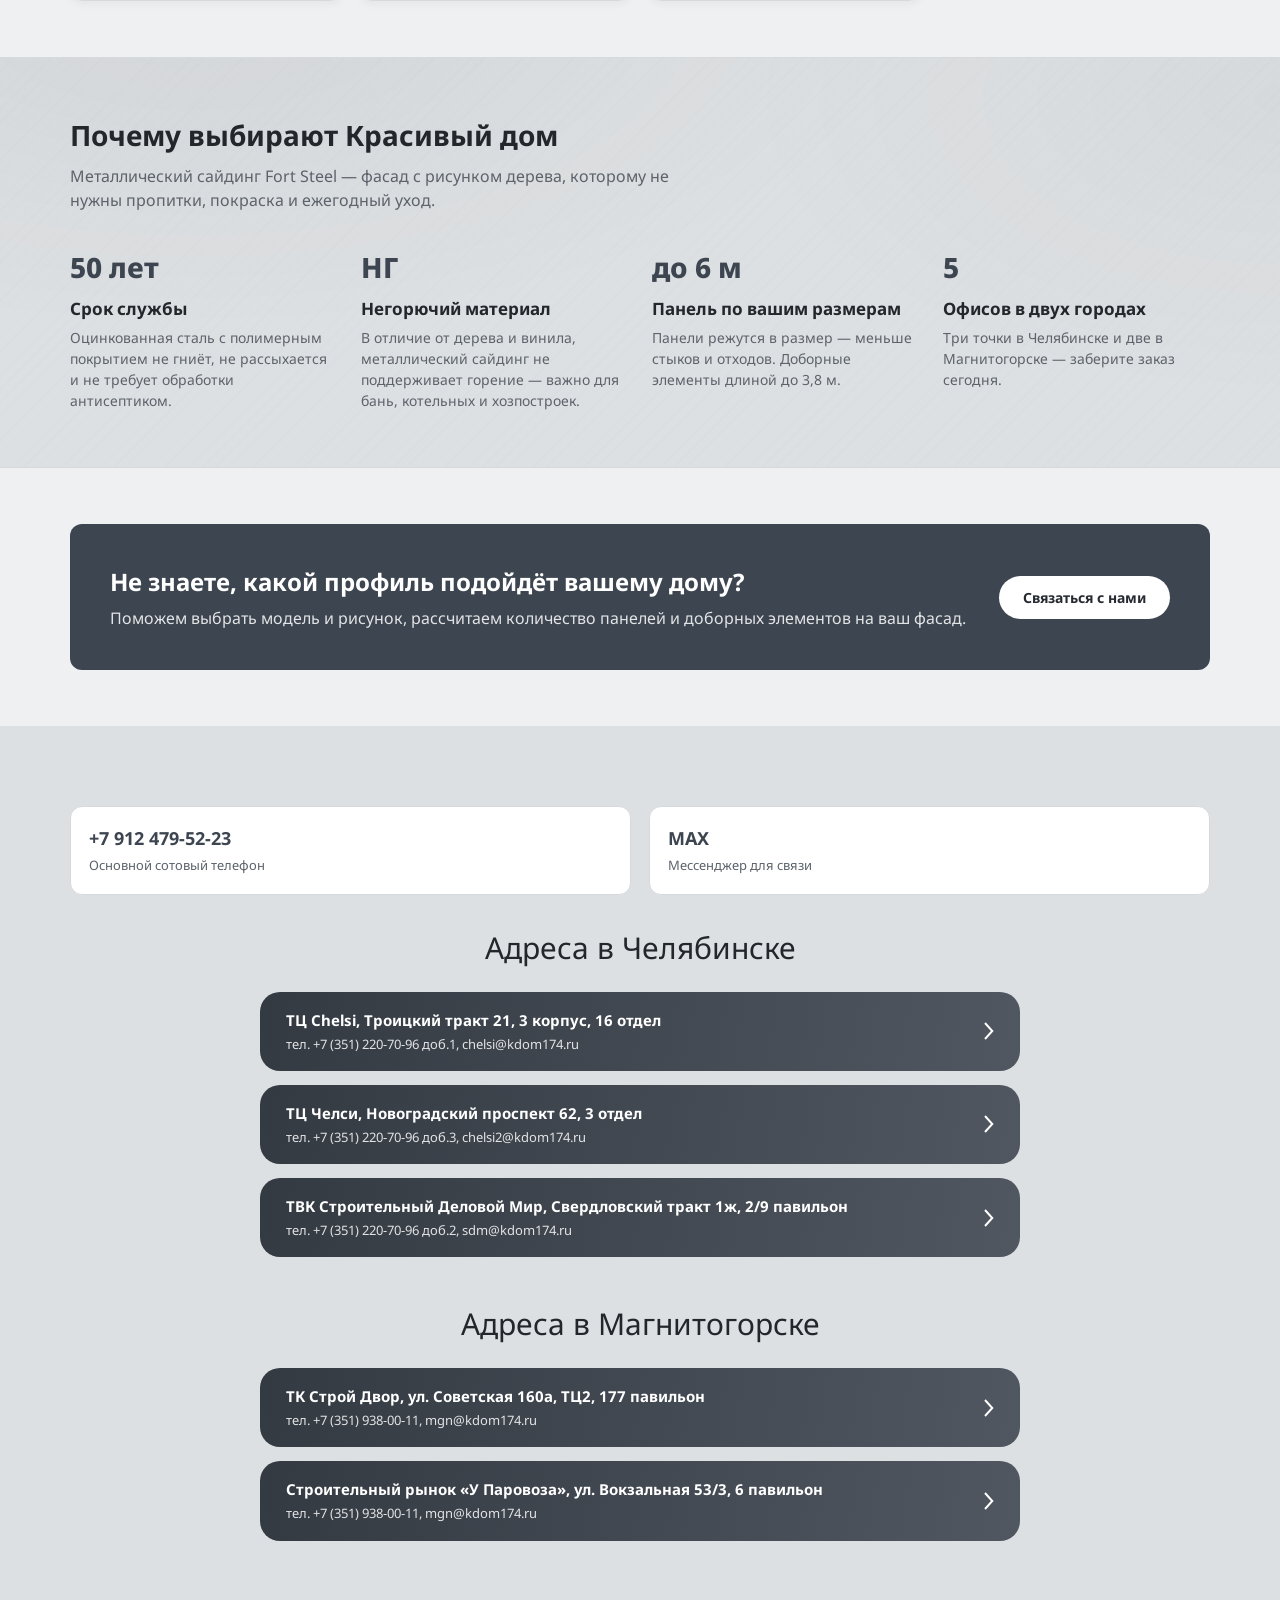
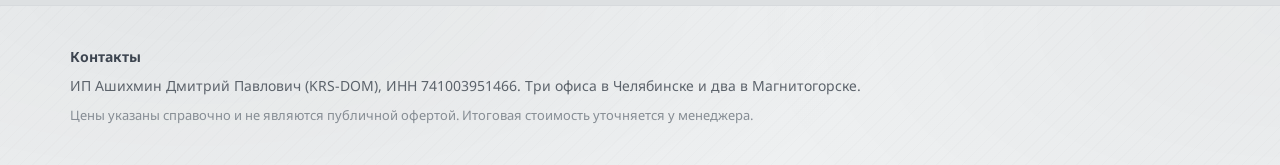
==== commit 6972f22d: "FS_PRICES по прайсу Казань от 26.08.2026" ====
--- a/index.html
+++ b/index.html
@@ -225,7 +225,7 @@
   </div>
 </footer>
 
-<script src="assets/data.js?v=6"></script>
+<script src="assets/data.js?v=7"></script>
 <script src="assets/site.js?v=5"></script>
 <script>
 /* ==================================================================
@@ -251,25 +251,25 @@
 var FS_PRICES = {
 
   /* ---------- Металлический сайдинг ---------- */
-  'Венец':                                           '890',
-  'Одноволновый венец':                              '890',
-  'Строганный одноволновый венец':                   '890',
-  'Металлическая пакля':                             '90',
-  'Евробрус с тиснением':                            '780',
-  'Одноволновый евробрус с тиснением':               '890',
-  'Одноволновый евробрус с рифлением':               '890',
-  'Одноволновый евробрус с перфорацией и рифлением': '890',
-  'Скандинавский брус с тиснением':                  '890',
-  'Скандинавский брус с фактурой':                   '890',
-  'Финская доска узкая с тиснением':                 '890',
-  'Финская доска широкая с тиснением':               '890',
-  'Финская доска широкая с фактурой':                '890',
-  'Одноволновая корабельная доска с тиснением':      '890',
-  'Одноволновая корабельная доска с фактурой':       '890',
+  'Венец':                                           '990',
+  'Одноволновый венец':                              '1120',
+  'Строганный одноволновый венец':                   '1120',
+  'Металлическая пакля':                             '125',
+  'Евробрус с тиснением':                            '990',
+  'Одноволновый евробрус с тиснением':               '1120',
+  'Одноволновый евробрус с рифлением':               '1120',
+  'Одноволновый евробрус с перфорацией и рифлением': '1120',
+  'Скандинавский брус с тиснением':                  '1120',
+  'Скандинавский брус с фактурой':                   '1120',
+  'Финская доска узкая с тиснением':                 '1120',
+  'Финская доска широкая с тиснением':               '1120',
+  'Финская доска широкая с фактурой':                '1120',
+  'Одноволновая корабельная доска с тиснением':      '1120',
+  'Одноволновая корабельная доска с фактурой':       '1120',
 
   /* ---------- Софиты ---------- */
-  'Тройной софит, центральная перфорация':            '780',
-  'Тройной софит с рифлением':                        '780',
+  'Тройной софит, центральная перфорация':            '990',
+  'Тройной софит с рифлением':                        '990',
   'Тройной софит гладкий PREMIUM 8017':               '780',
   'Тройной софит гладкий с перфорацией PREMIUM 8017': '780',
   'Тройной софит гладкий PREMIUM 7024':               '780',
